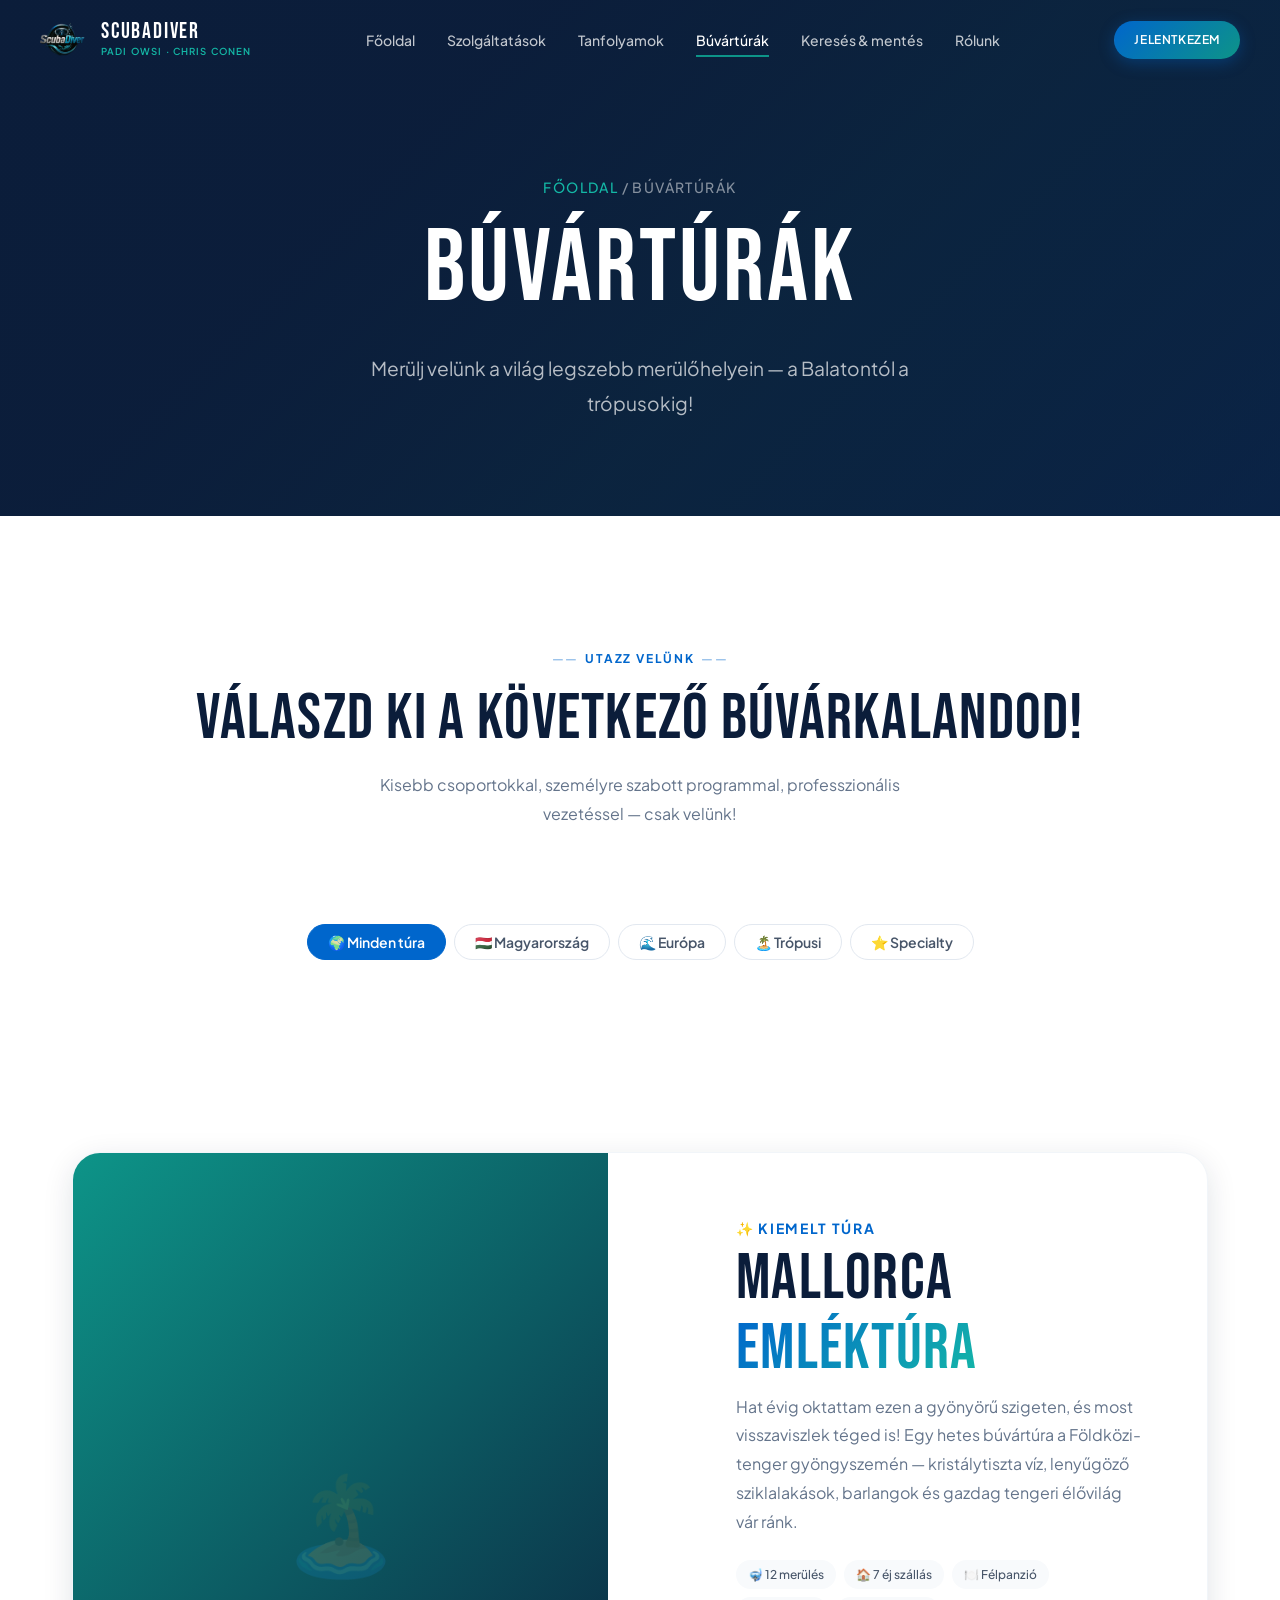
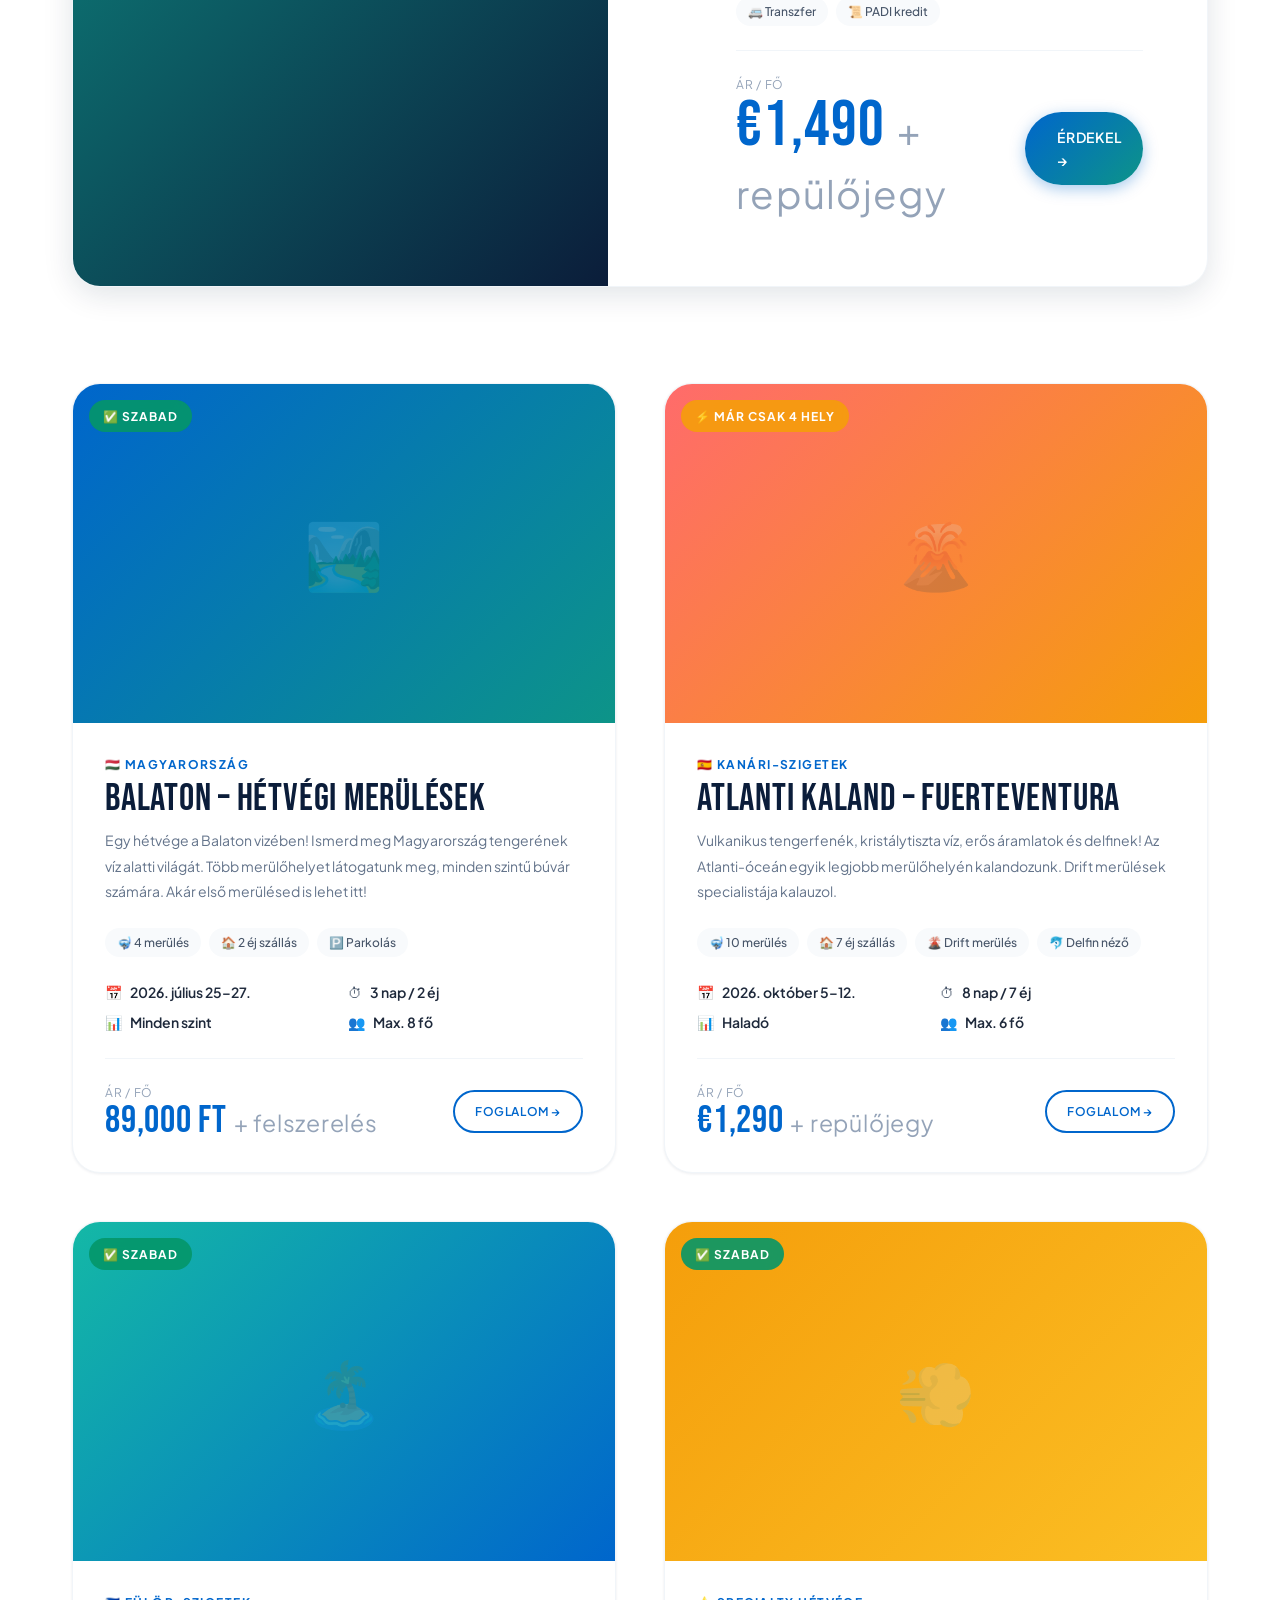
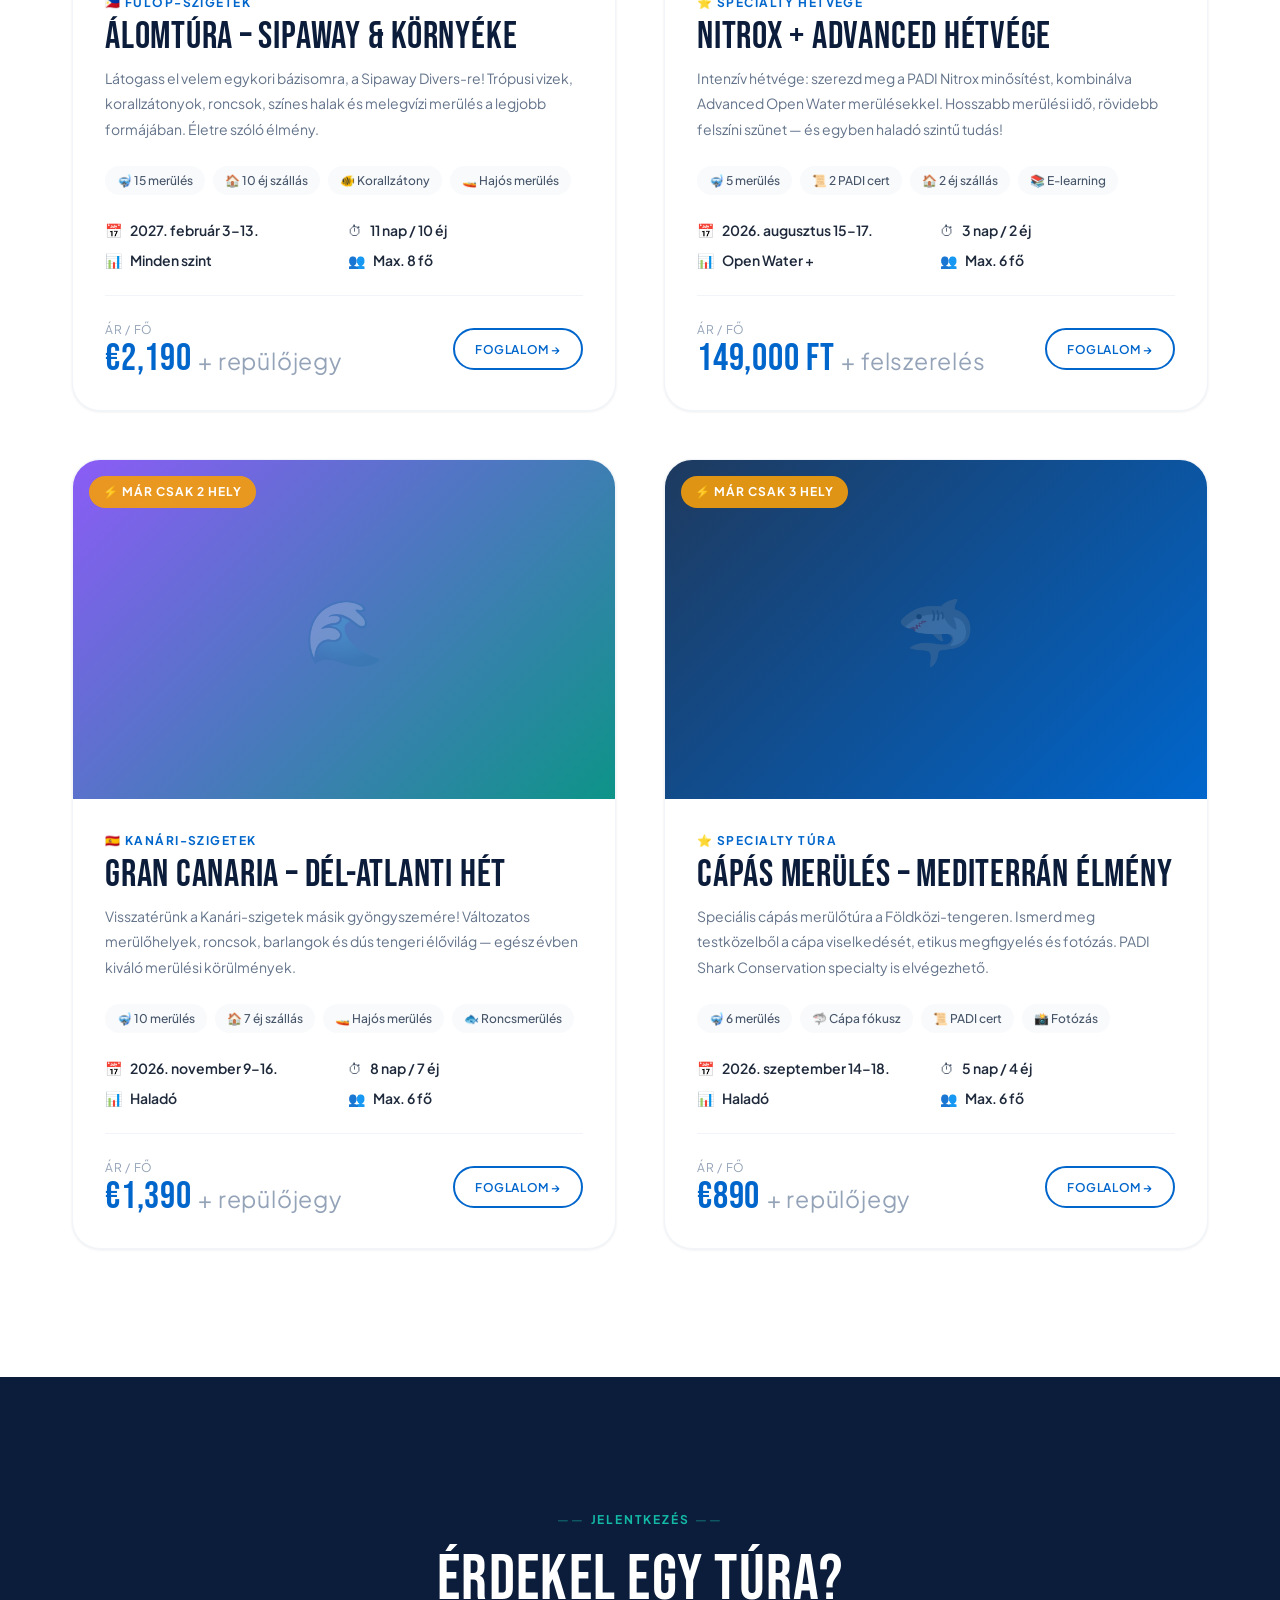
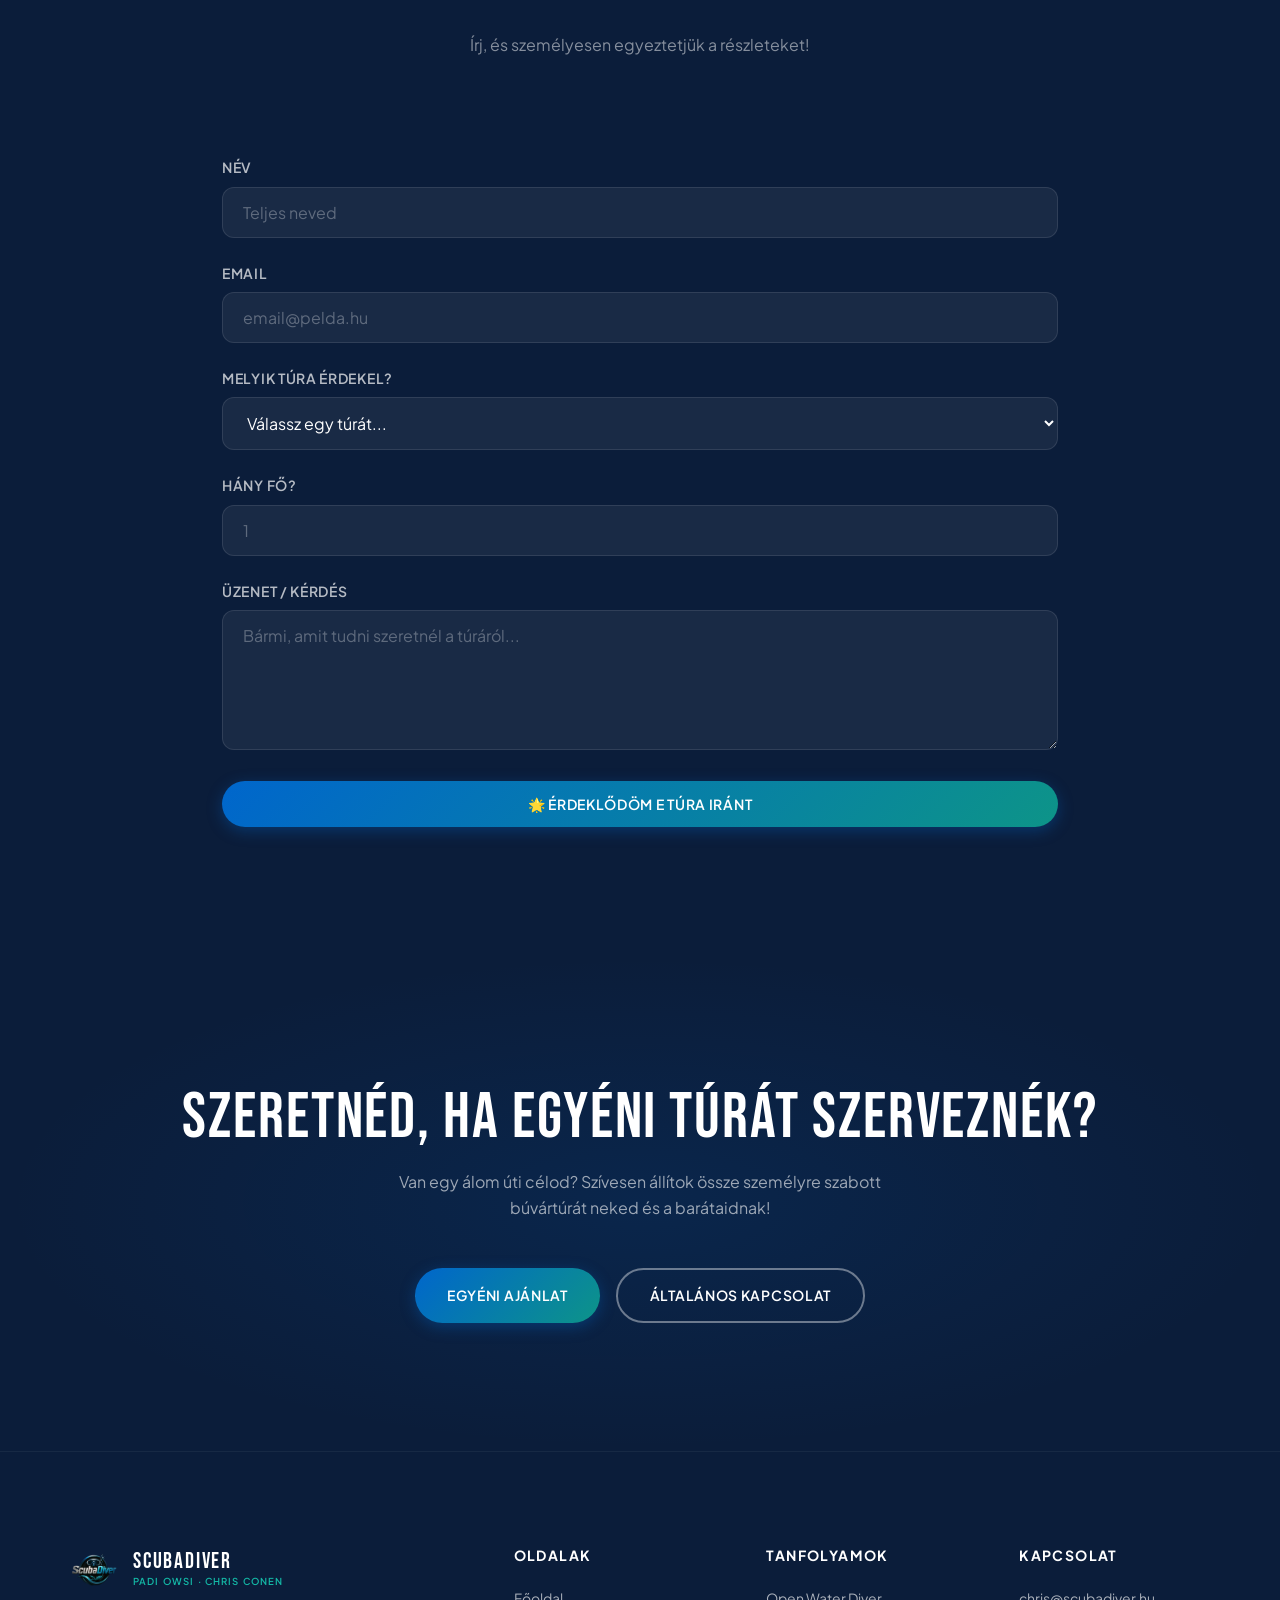
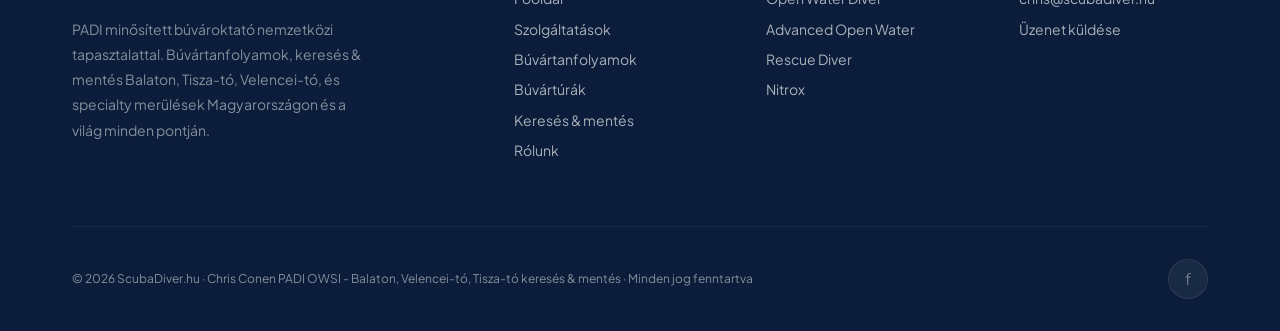
==== buvarturak.html @ 5d2be122 "feat: initial release — scubadeiver.hu PADI OWSI website - 6 HTML pages: Főoldal, Szolgáltatások, Ta" ====
<!DOCTYPE html>
<html lang="hu">
<head>
  <meta charset="UTF-8">
  <meta name="viewport" content="width=device-width, initial-scale=1.0">
  <title>Búvártúrák – ScubaDiver.hu | Merülj velünk itthon és a világban</title>
  <meta name="description" content="Búvártúrák és utak Magyarországon és külföldön. Balaton, Mallorca, Kanári-szigetek, Fülöp-szigetek — részletes programok, árak és időpontok Chris Conen PADI OWSI-vel.">
  <meta name="keywords" content="búvártúra, búvárút, búvárüdülés, merülőút, balaton merülés, mallorca búvár, kanári-szigetek búvárkodás, fülöp-szigetek búvár, csoportos búvártúra">
  <link rel="canonical" href="https://scubadeiver.hu/buvarturak">
  <meta property="og:title" content="Búvártúrák – ScubaDiver.hu">
  <meta property="og:description" content="Fedezd fel a világ legjobb merülőhelyeit velünk! Részletes programok, árak és időpontok.">
  <meta property="og:url" content="https://scubadeiver.hu/buvarturak">
  <meta property="og:type" content="website">
  <meta property="og:locale" content="hu_HU">
  <meta property="og:image" content="https://scubadeiver.hu/images/buvartanfolyam-buvarkodas-balaton-logo.webp">
  <meta name="twitter:card" content="summary_large_image">
  <meta name="twitter:image" content="https://scubadeiver.hu/images/buvartanfolyam-buvarkodas-balaton-logo.webp">
  <link rel="stylesheet" href="css/style.css">
  <link rel="icon" type="image/svg+xml" href="data:image/svg+xml,<svg xmlns='http://www.w3.org/2000/svg' viewBox='0 0 100 100'><text y='.9em' font-size='90'>🤿</text></svg>">

  <!-- JSON-LD Structured Data -->
  <script type="application/ld+json">
  {
    "@context": "https://schema.org",
    "@type": "ItemList",
    "name": "Búvártúrák",
    "description": "Szervezett búvártúrák Magyarországon és külföldön",
    "url": "https://scubadeiver.hu/buvarturak",
    "itemListElement": [
      { "@type": "Trip", "name": "Balaton – hétvégi merülések", "description": "Hétvégi merülések a Balaton legszebb pontjain" },
      { "@type": "Trip", "name": "Mallorca – emléktúra", "description": "6 hét a Földközi-tenger gyöngyszemén" },
      { "@type": "Trip", "name": "Kanári-szigetek búvártúra", "description": "Vulkanikus merülések az Atlanti-óceánban" },
      { "@type": "Trip", "name": "Fülöp-szigeteki álomtúra", "description": "Trópusi búvárparadicsom" },
      { "@type": "Trip", "name": "Nitrox hétvége", "description": "Specialty képzés + merülések" }
    ]
  }
  </script>

  <style>
    /* ─── Tour card additional styles ─── */
    .tour-grid {
      display: grid;
      grid-template-columns: repeat(auto-fit, minmax(360px, 1fr));
      gap: var(--space-2xl);
    }

    .tour-card {
      background: var(--color-surface);
      border-radius: var(--radius-xl);
      overflow: hidden;
      box-shadow: var(--shadow-sm);
      border: 1px solid var(--color-gray-100);
      transition: all var(--duration-normal) var(--ease-out);
      display: flex;
      flex-direction: column;
    }

    .tour-card:hover {
      transform: translateY(-6px);
      box-shadow: var(--shadow-xl);
    }

    .tour-card-image {
      width: 100%;
      aspect-ratio: 16/10;
      position: relative;
      overflow: hidden;
    }

    .tour-card-image-inner {
      width: 100%;
      height: 100%;
      object-fit: cover;
      transition: transform var(--duration-slow) var(--ease-out);
    }

    .tour-card:hover .tour-card-image-inner {
      transform: scale(1.05);
    }

    .tour-card-badge {
      position: absolute;
      top: var(--space-md);
      left: var(--space-md);
      display: inline-flex;
      align-items: center;
      gap: 0.35rem;
      padding: 0.4rem 0.9rem;
      border-radius: var(--radius-full);
      font-size: var(--fs-tiny);
      font-weight: 700;
      text-transform: uppercase;
      letter-spacing: 0.08em;
      backdrop-filter: blur(8px);
    }

    .tour-card-badge.available {
      background: rgba(5, 150, 105, 0.9);
      color: white;
    }

    .tour-card-badge.limited {
      background: rgba(245, 158, 11, 0.9);
      color: white;
    }

    .tour-card-badge.soldout {
      background: rgba(100, 116, 139, 0.9);
      color: white;
    }

    .tour-card-body {
      padding: var(--space-xl);
      flex: 1;
      display: flex;
      flex-direction: column;
    }

    .tour-card-destination {
      font-size: var(--fs-tiny);
      font-weight: 700;
      text-transform: uppercase;
      letter-spacing: 0.12em;
      color: var(--color-ocean);
      margin-bottom: var(--space-xs);
    }

    .tour-card-title {
      font-family: var(--font-display);
      font-size: var(--fs-h2);
      line-height: var(--lh-tight);
      color: var(--color-deep);
      margin-bottom: var(--space-sm);
    }

    .tour-card-desc {
      color: var(--color-gray-500);
      font-size: var(--fs-small);
      line-height: var(--lh-relaxed);
      margin-bottom: var(--space-lg);
      flex: 1;
    }

    .tour-card-meta {
      display: grid;
      grid-template-columns: 1fr 1fr;
      gap: var(--space-sm);
      margin-bottom: var(--space-lg);
    }

    .tour-meta-item {
      display: flex;
      align-items: center;
      gap: 0.5rem;
      font-size: var(--fs-small);
      color: var(--color-gray-600);
    }

    .tour-meta-item strong {
      font-weight: 600;
      color: var(--color-gray-800);
    }

    .tour-card-divider {
      height: 1px;
      background: var(--color-gray-100);
      margin: 0 0 var(--space-lg);
    }

    .tour-card-footer {
      display: flex;
      align-items: center;
      justify-content: space-between;
      gap: var(--space-md);
    }

    .tour-price-group {
      display: flex;
      flex-direction: column;
    }

    .tour-price-label {
      font-size: var(--fs-tiny);
      color: var(--color-gray-400);
      text-transform: uppercase;
      letter-spacing: 0.06em;
    }

    .tour-price {
      font-family: var(--font-display);
      font-size: var(--fs-h2);
      color: var(--color-ocean);
      line-height: 1;
      letter-spacing: 0.02em;
    }

    .tour-price small {
      font-size: 0.6em;
      color: var(--color-gray-400);
      font-family: var(--font-body);
      font-weight: 400;
    }

    .tour-highlights {
      display: flex;
      flex-wrap: wrap;
      gap: var(--space-sm);
      margin-bottom: var(--space-lg);
    }

    .tour-highlight {
      display: inline-flex;
      align-items: center;
      gap: 0.3rem;
      font-size: 0.75rem;
      padding: 0.3rem 0.75rem;
      background: var(--color-mist);
      border-radius: var(--radius-full);
      color: var(--color-gray-600);
      font-weight: 500;
    }

    /* ─── Featured / Hero tour ─── */
    .tour-featured {
      display: grid;
      grid-template-columns: 1fr 1fr;
      gap: var(--space-3xl);
      background: var(--color-surface);
      border-radius: var(--radius-xl);
      overflow: hidden;
      box-shadow: var(--shadow-lg);
      border: 1px solid var(--color-gray-100);
      margin-bottom: var(--space-4xl);
    }

    .tour-featured-image {
      width: 100%;
      height: 100%;
      min-height: 400px;
      object-fit: cover;
    }

    .tour-featured-body {
      padding: var(--space-3xl);
      display: flex;
      flex-direction: column;
      justify-content: center;
    }

    .tour-featured-body .tour-card-destination {
      font-size: var(--fs-small);
    }

    .tour-featured-body .tour-card-title {
      font-size: var(--fs-display-2);
    }

    .tour-featured-body .tour-card-desc {
      font-size: var(--fs-body);
    }

    .tour-featured .tour-price {
      font-size: var(--fs-display-2);
    }

    @media (max-width: 768px) {
      .tour-grid { grid-template-columns: 1fr; }
      .tour-featured { grid-template-columns: 1fr; }
      .tour-featured-image { min-height: 240px; }
      .tour-featured-body { padding: var(--space-xl); }
      .tour-card-meta { grid-template-columns: 1fr; }
    }

    /* ─── Filter bar ─── */
    .filter-bar {
      display: flex;
      gap: var(--space-sm);
      flex-wrap: wrap;
      justify-content: center;
      margin-bottom: var(--space-3xl);
    }

    .filter-btn {
      padding: 0.5rem 1.25rem;
      border-radius: var(--radius-full);
      border: 1px solid var(--color-gray-200);
      background: var(--color-surface);
      font-family: var(--font-body);
      font-size: var(--fs-small);
      font-weight: 600;
      color: var(--color-gray-600);
      cursor: pointer;
      transition: all var(--duration-fast) ease;
    }

    .filter-btn:hover,
    .filter-btn.active {
      background: var(--color-ocean);
      border-color: var(--color-ocean);
      color: white;
    }
  </style>
</head>
<body>

  <!-- ===== NAVBAR ===== -->
  <nav class="navbar" role="navigation" aria-label="Főmenü">
    <div class="navbar-inner">
      <a href="/" class="navbar-logo">
        <div class="navbar-logo-icon">
          <img src="images/buvartanfolyam-buvarkodas-balaton-logo-nav.webp" alt="ScubaDiver.hu logó">
        </div>
        <div class="navbar-logo-text">
          <span class="navbar-logo-title">ScubaDiver</span>
          <span class="navbar-logo-sub">PADI OWSI · Chris Conen</span>
        </div>
      </a>
      <div class="navbar-links">
        <a href="index.html">Főoldal</a>
        <a href="szolgaltatasok.html">Szolgáltatások</a>
        <a href="tanfolyamok.html">Tanfolyamok</a>
        <a href="buvarturak.html" class="active">Búvártúrák</a>
        <a href="kereses-mentes.html">Keresés &amp; mentés</a>
        <a href="rolunk.html">Rólunk</a>
      </div>
      <div class="navbar-cta">
        <a href="#jelentkezes" class="btn btn-primary btn-sm">Jelentkezem</a>
      </div>
      <button class="navbar-toggle" aria-label="Menü nyitás/zárás" aria-expanded="false">
        <span></span><span></span><span></span>
      </button>
    </div>
  </nav>
  <div class="nav-overlay" aria-hidden="true"></div>
  <a href="#jelentkezes" class="navbar-cta-mobile btn btn-primary btn-sm">Jelentkezem</a>

  <!-- ===== PAGE HERO ===== -->
  <section class="page-hero">
    <div style="position:absolute;inset:0;background:linear-gradient(135deg, #0B1D3A 0%, #0E2A4A 30%, #0D9488 60%, #0066CC 100%);opacity:0.2;"></div>
    <div class="page-hero-overlay"></div>
    <div class="container page-hero-content">
      <p class="page-hero-breadcrumb"><a href="index.html">Főoldal</a> / Búvártúrák</p>
      <h1 class="page-hero-title">Búvártúrák</h1>
      <p class="hero-subtitle" style="max-width:600px;margin:var(--space-lg) auto 0;">Merülj velünk a világ legszebb merülőhelyein — a Balatontól a trópusokig!</p>
    </div>
  </section>

  <!-- ===== INTRO + FILTER BAR ===== -->
  <section class="section" style="padding-bottom:0;">
    <div class="container">
      <div class="section-header reveal">
        <span class="section-label">Utazz velünk</span>
        <h2 class="section-title">Válaszd ki a következő búvárkalandod!</h2>
        <p class="section-subtitle">Kisebb csoportokkal, személyre szabott programmal, professzionális vezetéssel — csak velünk!</p>
      </div>

      <div class="filter-bar reveal">
        <button class="filter-btn active" data-filter="all">🌍 Minden túra</button>
        <button class="filter-btn" data-filter="magyar">🇭🇺 Magyarország</button>
        <button class="filter-btn" data-filter="europa">🌊 Európa</button>
        <button class="filter-btn" data-filter="tropusi">🏝️ Trópusi</button>
        <button class="filter-btn" data-filter="specialty">⭐ Specialty</button>
      </div>
    </div>
  </section>

  <!-- ===== FEATURED TOUR ===== -->
  <section class="section">
    <div class="container">
      <div class="tour-featured reveal" data-category="europa">
        <div class="tour-featured-image" style="background: linear-gradient(135deg, #0D9488, #0B1D3A); display:flex; align-items:center; justify-content:center;">
          <span style="font-size:6rem; opacity:0.15;">🏝️</span>
        </div>
        <div class="tour-featured-body">
          <span class="tour-card-destination">✨ Kiemelt túra</span>
          <h3 class="tour-card-title">Mallorca<br><span class="text-gradient">Emléktúra</span></h3>
          <p class="tour-card-desc">Hat évig oktattam ezen a gyönyörű szigeten, és most visszaviszlek téged is! Egy hetes búvártúra a Földközi-tenger gyöngyszemén — kristálytiszta víz, lenyűgöző sziklalakások, barlangok és gazdag tengeri élővilág vár ránk.</p>
          <div class="tour-highlights">
            <span class="tour-highlight">🤿 12 merülés</span>
            <span class="tour-highlight">🏠 7 éj szállás</span>
            <span class="tour-highlight">🍽️ Félpanzió</span>
            <span class="tour-highlight">🚐 Transzfer</span>
            <span class="tour-highlight">📜 PADI kredit</span>
          </div>
          <div class="tour-card-divider"></div>
          <div class="tour-card-footer">
            <div class="tour-price-group">
              <span class="tour-price-label">Ár / fő</span>
              <span class="tour-price">€1,490 <small>+ repülőjegy</small></span>
            </div>
            <a href="#jelentkezes" class="btn btn-primary">Érdekel →</a>
          </div>
        </div>
      </div>

      <!-- ===== TOUR GRID ===== -->
      <div class="tour-grid">

        <!-- TOUR 1: Balaton -->
        <div class="tour-card reveal" data-category="magyar">
          <div class="tour-card-image">
            <div class="tour-card-image-inner" style="background: linear-gradient(135deg, #0066CC, #0D9488); display:flex; align-items:center; justify-content:center;">
              <span style="font-size:4rem; opacity:0.2;">🏞️</span>
            </div>
            <span class="tour-card-badge available">✅ Szabad</span>
          </div>
          <div class="tour-card-body">
            <span class="tour-card-destination">🇭🇺 Magyarország</span>
            <h3 class="tour-card-title">Balaton – hétvégi merülések</h3>
            <p class="tour-card-desc">Egy hétvége a Balaton vizében! Ismerd meg Magyarország tengerének víz alatti világát. Több merülőhelyet látogatunk meg, minden szintű búvár számára. Akár első merülésed is lehet itt!</p>
            <div class="tour-highlights">
              <span class="tour-highlight">🤿 4 merülés</span>
              <span class="tour-highlight">🏠 2 éj szállás</span>
              <span class="tour-highlight">🅿️ Parkolás</span>
            </div>
            <div class="tour-card-meta">
              <span class="tour-meta-item">📅 <strong>2026. július 25–27.</strong></span>
              <span class="tour-meta-item">⏱ <strong>3 nap / 2 éj</strong></span>
              <span class="tour-meta-item">📊 <strong>Minden szint</strong></span>
              <span class="tour-meta-item">👥 <strong>Max. 8 fő</strong></span>
            </div>
            <div class="tour-card-divider"></div>
            <div class="tour-card-footer">
              <div class="tour-price-group">
                <span class="tour-price-label">Ár / fő</span>
                <span class="tour-price">89,000 Ft <small>+ felszerelés</small></span>
              </div>
              <a href="#jelentkezes" class="btn btn-outline btn-sm">Foglalom →</a>
            </div>
          </div>
        </div>

        <!-- TOUR 2: Kanári-szigetek -->
        <div class="tour-card reveal" data-category="europa">
          <div class="tour-card-image">
            <div class="tour-card-image-inner" style="background: linear-gradient(135deg, #FF6B6B, #F59E0B); display:flex; align-items:center; justify-content:center;">
              <span style="font-size:4rem; opacity:0.2;">🌋</span>
            </div>
            <span class="tour-card-badge limited">⚡ Már csak 4 hely</span>
          </div>
          <div class="tour-card-body">
            <span class="tour-card-destination">🇪🇸 Kanári-szigetek</span>
            <h3 class="tour-card-title">Atlanti kaland – Fuerteventura</h3>
            <p class="tour-card-desc">Vulkanikus tengerfenék, kristálytiszta víz, erős áramlatok és delfinek! Az Atlanti-óceán egyik legjobb merülőhelyén kalandozunk. Drift merülések specialistája kalauzol.</p>
            <div class="tour-highlights">
              <span class="tour-highlight">🤿 10 merülés</span>
              <span class="tour-highlight">🏠 7 éj szállás</span>
              <span class="tour-highlight">🌋 Drift merülés</span>
              <span class="tour-highlight">🐬 Delfin néző</span>
            </div>
            <div class="tour-card-meta">
              <span class="tour-meta-item">📅 <strong>2026. október 5–12.</strong></span>
              <span class="tour-meta-item">⏱ <strong>8 nap / 7 éj</strong></span>
              <span class="tour-meta-item">📊 <strong>Haladó</strong></span>
              <span class="tour-meta-item">👥 <strong>Max. 6 fő</strong></span>
            </div>
            <div class="tour-card-divider"></div>
            <div class="tour-card-footer">
              <div class="tour-price-group">
                <span class="tour-price-label">Ár / fő</span>
                <span class="tour-price">€1,290 <small>+ repülőjegy</small></span>
              </div>
              <a href="#jelentkezes" class="btn btn-outline btn-sm">Foglalom →</a>
            </div>
          </div>
        </div>

        <!-- TOUR 3: Fülöp-szigetek -->
        <div class="tour-card reveal" data-category="tropusi">
          <div class="tour-card-image">
            <div class="tour-card-image-inner" style="background: linear-gradient(135deg, #14B8A6, #0066CC); display:flex; align-items:center; justify-content:center;">
              <span style="font-size:4rem; opacity:0.2;">🏝️</span>
            </div>
            <span class="tour-card-badge available">✅ Szabad</span>
          </div>
          <div class="tour-card-body">
            <span class="tour-card-destination">🇵🇭 Fülöp-szigetek</span>
            <h3 class="tour-card-title">Álomtúra – Sipaway &amp; környéke</h3>
            <p class="tour-card-desc">Látogass el velem egykori bázisomra, a Sipaway Divers-re! Trópusi vizek, korallzátonyok, roncsok, színes halak és melegvízi merülés a legjobb formájában. Életre szóló élmény.</p>
            <div class="tour-highlights">
              <span class="tour-highlight">🤿 15 merülés</span>
              <span class="tour-highlight">🏠 10 éj szállás</span>
              <span class="tour-highlight">🐠 Korallzátony</span>
              <span class="tour-highlight">🚤 Hajós merülés</span>
            </div>
            <div class="tour-card-meta">
              <span class="tour-meta-item">📅 <strong>2027. február 3–13.</strong></span>
              <span class="tour-meta-item">⏱ <strong>11 nap / 10 éj</strong></span>
              <span class="tour-meta-item">📊 <strong>Minden szint</strong></span>
              <span class="tour-meta-item">👥 <strong>Max. 8 fő</strong></span>
            </div>
            <div class="tour-card-divider"></div>
            <div class="tour-card-footer">
              <div class="tour-price-group">
                <span class="tour-price-label">Ár / fő</span>
                <span class="tour-price">€2,190 <small>+ repülőjegy</small></span>
              </div>
              <a href="#jelentkezes" class="btn btn-outline btn-sm">Foglalom →</a>
            </div>
          </div>
        </div>

        <!-- TOUR 4: Nitrox weekend -->
        <div class="tour-card reveal" data-category="specialty magyar">
          <div class="tour-card-image">
            <div class="tour-card-image-inner" style="background: linear-gradient(135deg, #F59E0B, #FBBF24); display:flex; align-items:center; justify-content:center;">
              <span style="font-size:4rem; opacity:0.2;">💨</span>
            </div>
            <span class="tour-card-badge available">✅ Szabad</span>
          </div>
          <div class="tour-card-body">
            <span class="tour-card-destination">⭐ Specialty hétvége</span>
            <h3 class="tour-card-title">Nitrox + Advanced hétvége</h3>
            <p class="tour-card-desc">Intenzív hétvége: szerezd meg a PADI Nitrox minősítést, kombinálva Advanced Open Water merülésekkel. Hosszabb merülési idő, rövidebb felszíni szünet — és egyben haladó szintű tudás!</p>
            <div class="tour-highlights">
              <span class="tour-highlight">🤿 5 merülés</span>
              <span class="tour-highlight">📜 2 PADI cert</span>
              <span class="tour-highlight">🏠 2 éj szállás</span>
              <span class="tour-highlight">📚 E-learning</span>
            </div>
            <div class="tour-card-meta">
              <span class="tour-meta-item">📅 <strong>2026. augusztus 15–17.</strong></span>
              <span class="tour-meta-item">⏱ <strong>3 nap / 2 éj</strong></span>
              <span class="tour-meta-item">📊 <strong>Open Water +</strong></span>
              <span class="tour-meta-item">👥 <strong>Max. 6 fő</strong></span>
            </div>
            <div class="tour-card-divider"></div>
            <div class="tour-card-footer">
              <div class="tour-price-group">
                <span class="tour-price-label">Ár / fő</span>
                <span class="tour-price">149,000 Ft <small>+ felszerelés</small></span>
              </div>
              <a href="#jelentkezes" class="btn btn-outline btn-sm">Foglalom →</a>
            </div>
          </div>
        </div>

        <!-- TOUR 5: Gran Canaria -->
        <div class="tour-card reveal" data-category="europa">
          <div class="tour-card-image">
            <div class="tour-card-image-inner" style="background: linear-gradient(135deg, #8B5CF6, #0D9488); display:flex; align-items:center; justify-content:center;">
              <span style="font-size:4rem; opacity:0.2;">🌊</span>
            </div>
            <span class="tour-card-badge limited">⚡ Már csak 2 hely</span>
          </div>
          <div class="tour-card-body">
            <span class="tour-card-destination">🇪🇸 Kanári-szigetek</span>
            <h3 class="tour-card-title">Gran Canaria – Dél-Atlanti hét</h3>
            <p class="tour-card-desc">Visszatérünk a Kanári-szigetek másik gyöngyszemére! Változatos merülőhelyek, roncsok, barlangok és dús tengeri élővilág — egész évben kiváló merülési körülmények.</p>
            <div class="tour-highlights">
              <span class="tour-highlight">🤿 10 merülés</span>
              <span class="tour-highlight">🏠 7 éj szállás</span>
              <span class="tour-highlight">🚤 Hajós merülés</span>
              <span class="tour-highlight">🐟 Roncsmerülés</span>
            </div>
            <div class="tour-card-meta">
              <span class="tour-meta-item">📅 <strong>2026. november 9–16.</strong></span>
              <span class="tour-meta-item">⏱ <strong>8 nap / 7 éj</strong></span>
              <span class="tour-meta-item">📊 <strong>Haladó</strong></span>
              <span class="tour-meta-item">👥 <strong>Max. 6 fő</strong></span>
            </div>
            <div class="tour-card-divider"></div>
            <div class="tour-card-footer">
              <div class="tour-price-group">
                <span class="tour-price-label">Ár / fő</span>
                <span class="tour-price">€1,390 <small>+ repülőjegy</small></span>
              </div>
              <a href="#jelentkezes" class="btn btn-outline btn-sm">Foglalom →</a>
            </div>
          </div>
        </div>

        <!-- TOUR 6: Cápás merülés -->
        <div class="tour-card reveal" data-category="specialty tropusi">
          <div class="tour-card-image">
            <div class="tour-card-image-inner" style="background: linear-gradient(135deg, #1E3A5F, #0066CC); display:flex; align-items:center; justify-content:center;">
              <span style="font-size:4rem; opacity:0.2;">🦈</span>
            </div>
            <span class="tour-card-badge limited">⚡ Már csak 3 hely</span>
          </div>
          <div class="tour-card-body">
            <span class="tour-card-destination">⭐ Specialty túra</span>
            <h3 class="tour-card-title">Cápás merülés – Mediterrán élmény</h3>
            <p class="tour-card-desc">Speciális cápás merülőtúra a Földközi-tengeren. Ismerd meg testközelből a cápa viselkedését, etikus megfigyelés és fotózás. PADI Shark Conservation specialty is elvégezhető.</p>
            <div class="tour-highlights">
              <span class="tour-highlight">🤿 6 merülés</span>
              <span class="tour-highlight">🦈 Cápa fókusz</span>
              <span class="tour-highlight">📜 PADI cert</span>
              <span class="tour-highlight">📸 Fotózás</span>
            </div>
            <div class="tour-card-meta">
              <span class="tour-meta-item">📅 <strong>2026. szeptember 14–18.</strong></span>
              <span class="tour-meta-item">⏱ <strong>5 nap / 4 éj</strong></span>
              <span class="tour-meta-item">📊 <strong>Haladó</strong></span>
              <span class="tour-meta-item">👥 <strong>Max. 6 fő</strong></span>
            </div>
            <div class="tour-card-divider"></div>
            <div class="tour-card-footer">
              <div class="tour-price-group">
                <span class="tour-price-label">Ár / fő</span>
                <span class="tour-price">€890 <small>+ repülőjegy</small></span>
              </div>
              <a href="#jelentkezes" class="btn btn-outline btn-sm">Foglalom →</a>
            </div>
          </div>
        </div>

      </div>
    </div>
  </section>

  <!-- ===== BOOKING SECTION ===== -->
  <section class="section section-dark" id="jelentkezes">
    <div class="container">
      <div class="section-header reveal">
        <span class="section-label" style="color:var(--color-teal-light);">Jelentkezés</span>
        <h2 class="section-title" style="color:white;">Érdekel egy túra?</h2>
        <p class="section-subtitle" style="color:rgba(255,255,255,0.5);">Írj, és személyesen egyeztetjük a részleteket!</p>
      </div>

      <div class="container-narrow">
        <form class="reveal" action="https://formspree.io/f/yourFormID" method="POST" target="_blank">
          <div class="form-group">
            <label for="tour-name">Név</label>
            <input type="text" id="tour-name" name="name" class="form-input" placeholder="Teljes neved" required>
          </div>
          <div class="form-group">
            <label for="tour-email">Email</label>
            <input type="email" id="tour-email" name="email" class="form-input" placeholder="email@pelda.hu" required>
          </div>
          <div class="form-group">
            <label for="tour-select">Melyik túra érdekel?</label>
            <select id="tour-select" name="tour" class="form-input" required>
              <option value="" disabled selected>Válassz egy túrát...</option>
              <option value="balaton">Balaton – hétvégi merülések</option>
              <option value="mallorca">Mallorca – Emléktúra</option>
              <option value="fuerteventura">Fuerteventura – Atlanti kaland</option>
              <option value="gran-canaria">Gran Canaria – Dél-Atlanti hét</option>
              <option value="fulop">Fülöp-szigetek – Álomtúra</option>
              <option value="nitrox">Nitrox + Advanced hétvége</option>
              <option value="capa">Cápás merülés – Mediterrán</option>
            </select>
          </div>
          <div class="form-group">
            <label for="tour-people">Hány fő?</label>
            <input type="number" id="tour-people" name="people" class="form-input" min="1" max="8" placeholder="1" required>
          </div>
          <div class="form-group">
            <label for="tour-message">Üzenet / kérdés</label>
            <textarea id="tour-message" name="message" class="form-textarea" placeholder="Bármi, amit tudni szeretnél a túráról..."></textarea>
          </div>
          <button type="submit" class="btn btn-primary" style="width:100%; justify-content:center;">🌟 Érdeklődöm e túra iránt</button>
        </form>
      </div>
    </div>
  </section>

  <!-- ===== CTA ===== -->
  <section class="cta-section">
    <div class="container reveal">
      <h2 class="display-2">Szeretnéd, ha egyéni túrát szerveznék?</h2>
      <p>Van egy álom úti célod? Szívesen állítok össze személyre szabott búvártúrát neked és a barátaidnak!</p>
      <div class="cta-actions">
        <a href="#jelentkezes" class="btn btn-primary">Egyéni ajánlat</a>
        <a href="index.html#kapcsolat" class="btn btn-secondary">Általános kapcsolat</a>
      </div>
    </div>
  </section>

  <!-- ===== FOOTER ===== -->
  <footer class="footer">
    <div class="container">
      <div class="footer-grid">
        <div class="footer-brand">
          <a href="/" class="navbar-logo" style="position:static;">
            <div class="navbar-logo-icon">
              <img src="images/buvartanfolyam-buvarkodas-balaton-logo-nav.webp" alt="ScubaDiver.hu logó">
            </div>
            <div class="navbar-logo-text">
              <span class="navbar-logo-title">ScubaDiver</span>
              <span class="navbar-logo-sub">PADI OWSI · Chris Conen</span>
            </div>
          </a>
          <p>PADI minősített búvároktató nemzetközi tapasztalattal. Búvártanfolyamok, keresés & mentés Balaton, Tisza-tó, Velencei-tó, és specialty merülések Magyarországon és a világ minden pontján.</p>
        </div>
        <div>
          <h4>Oldalak</h4>
          <div class="footer-links">
            <a href="index.html">Főoldal</a>
            <a href="szolgaltatasok.html">Szolgáltatások</a>
            <a href="tanfolyamok.html">Búvártanfolyamok</a>
            <a href="buvarturak.html">Búvártúrák</a>
            <a href="kereses-mentes.html">Keresés &amp; mentés</a>
            <a href="rolunk.html">Rólunk</a>
          </div>
        </div>
        <div>
          <h4>Tanfolyamok</h4>
          <div class="footer-links">
            <a href="tanfolyamok.html#open-water">Open Water Diver</a>
            <a href="tanfolyamok.html#advanced">Advanced Open Water</a>
            <a href="tanfolyamok.html#rescue">Rescue Diver</a>
            <a href="tanfolyamok.html#nitrox">Nitrox</a>
          </div>
        </div>
        <div>
          <h4>Kapcsolat</h4>
          <div class="footer-links">
            <a href="mailto:chris@scubadiver.hu">chris@scubadiver.hu</a>
            <a href="index.html#kapcsolat">Üzenet küldése</a>
          </div>
        </div>
      </div>
      <div class="footer-bottom">
        <p>&copy; 2026 ScubaDiver.hu · Chris Conen PADI OWSI - Balaton, Velencei-tó, Tisza-tó keresés & mentés · Minden jog fenntartva</p>
        <div class="footer-social">
          <a href="https://www.facebook.com/buvartanfolyam.buvarkodas.balaton.kereso.buvar" aria-label="Facebook" title="Facebook">f</a>
        </div>
      </div>
    </div>
  </footer>

  <script src="js/main.js"></script>
  <script>
    /* ─── Tour filter ─── */
    document.addEventListener('DOMContentLoaded', () => {
      const filterBtns = document.querySelectorAll('.filter-btn');
      const tourCards = document.querySelectorAll('.tour-card');
      const featured = document.querySelector('.tour-featured');

      filterBtns.forEach(btn => {
        btn.addEventListener('click', () => {
          filterBtns.forEach(b => b.classList.remove('active'));
          btn.classList.add('active');

          const filter = btn.dataset.filter;

          // Filter tour cards
          tourCards.forEach(card => {
            const cats = card.dataset.category;
            if (filter === 'all' || cats.includes(filter)) {
              card.style.display = '';
              card.style.opacity = '';
            } else {
              card.style.opacity = '0';
              setTimeout(() => card.style.display = 'none', 300);
            }
          });

          // Filter featured
          if (featured) {
            const fc = featured.dataset.category;
            if (filter === 'all' || fc.includes(filter)) {
              featured.style.display = '';
              featured.style.opacity = '';
            } else {
              featured.style.opacity = '0';
              setTimeout(() => featured.style.display = 'none', 300);
            }
          }
        });
      });
    });
  </script>
</body>
</html>
---- css/style.css ----
/* ============================================================
   SCUBADEIVER.HU — Design System
   PADI OWSI Chris Conen | Hungarian Diving Instructor
   ============================================================ */

/* ─── Fonts ─── */
@import url('https://fonts.googleapis.com/css2?family=Bebas+Neue&family=Plus+Jakarta+Sans:ital,wght@0,300;0,400;0,500;0,600;0,700;0,800;1,400&display=swap');

/* ─── CSS Reset ─── */
*, *::before, *::after { box-sizing: border-box; margin: 0; padding: 0; }

/* ─── Design Tokens ─── */
:root {
  /* Colors */
  --color-deep: #0B1D3A;
  --color-deep-light: #132B52;
  --color-navy: #0E2A4A;
  --color-ocean: #0066CC;
  --color-ocean-light: #3388DD;
  --color-teal: #0D9488;
  --color-teal-light: #14B8A6;
  --color-coral: #FF6B6B;
  --color-coral-light: #FF8E8E;
  --color-gold: #F59E0B;
  --color-gold-light: #FBBF24;
  --color-surface: #FFFFFF;
  --color-sky: #F0F7FF;
  --color-sky-deep: #E0EEF9;
  --color-mist: #F8FAFC;
  --color-gray-100: #F1F5F9;
  --color-gray-200: #E2E8F0;
  --color-gray-300: #CBD5E1;
  --color-gray-400: #94A3B8;
  --color-gray-500: #64748B;
  --color-gray-600: #475569;
  --color-gray-700: #334155;
  --color-gray-800: #1E293B;
  --color-gray-900: #0F172A;

  /* Typography */
  --font-display: 'Bebas Neue', sans-serif;
  --font-body: 'Plus Jakarta Sans', sans-serif;
  --fs-display-1: clamp(3.5rem, 8vw, 7rem);
  --fs-display-2: clamp(2.5rem, 5vw, 4rem);
  --fs-h1: clamp(2rem, 4vw, 3.5rem);
  --fs-h2: clamp(1.5rem, 3vw, 2.5rem);
  --fs-h3: clamp(1.25rem, 2vw, 1.75rem);
  --fs-body: clamp(1rem, 1.2vw, 1.125rem);
  --fs-small: 0.875rem;
  --fs-tiny: 0.75rem;
  --lh-tight: 1.1;
  --lh-normal: 1.6;
  --lh-relaxed: 1.8;

  /* Spacing */
  --space-xs: 0.25rem;
  --space-sm: 0.5rem;
  --space-md: 1rem;
  --space-lg: 1.5rem;
  --space-xl: 2rem;
  --space-2xl: 3rem;
  --space-3xl: 4rem;
  --space-4xl: 6rem;
  --space-5xl: 8rem;

  /* Layout */
  --max-width: 1200px;
  --max-width-narrow: 900px;
  --header-height: 80px;

  /* Effects */
  --shadow-sm: 0 1px 3px rgba(11,29,58,0.08);
  --shadow-md: 0 4px 12px rgba(11,29,58,0.1);
  --shadow-lg: 0 8px 30px rgba(11,29,58,0.12);
  --shadow-xl: 0 20px 60px rgba(11,29,58,0.15);
  --shadow-glow-blue: 0 0 30px rgba(0,102,204,0.3);
  --shadow-glow-teal: 0 0 30px rgba(13,148,136,0.3);
  --radius-sm: 6px;
  --radius-md: 12px;
  --radius-lg: 20px;
  --radius-xl: 28px;
  --radius-full: 9999px;

  /* Transitions */
  --ease-out: cubic-bezier(0.16, 1, 0.3, 1);
  --ease-in-out: cubic-bezier(0.65, 0, 0.35, 1);
  --duration-fast: 200ms;
  --duration-normal: 350ms;
  --duration-slow: 600ms;
}

/* ─── Global Styles ─── */
html {
  scroll-behavior: smooth;
  -webkit-font-smoothing: antialiased;
  -moz-osx-font-smoothing: grayscale;
}

body {
  font-family: var(--font-body);
  font-size: var(--fs-body);
  line-height: var(--lh-normal);
  color: var(--color-gray-800);
  background: var(--color-surface);
  overflow-x: hidden;
}

img { max-width: 100%; height: auto; display: block; }
a { color: inherit; text-decoration: none; transition: color var(--duration-fast) ease; }
ul { list-style: none; }

/* ─── Typography ─── */
h1, h2, h3, h4, h5, h6 {
  font-family: var(--font-display);
  font-weight: 400;
  line-height: var(--lh-tight);
  color: var(--color-deep);
  letter-spacing: 0.02em;
}

h1 { font-size: var(--fs-h1); }
h2 { font-size: var(--fs-h2); }
h3 { font-size: var(--fs-h3); }

.display-1 { font-family: var(--font-display); font-size: var(--fs-display-1); letter-spacing: 0.03em; line-height: var(--lh-tight); }
.display-2 { font-family: var(--font-display); font-size: var(--fs-display-2); letter-spacing: 0.03em; line-height: var(--lh-tight); }

.text-gradient {
  background: linear-gradient(135deg, var(--color-ocean), var(--color-teal-light));
  -webkit-background-clip: text;
  -webkit-text-fill-color: transparent;
  background-clip: text;
}

.text-gradient-coral {
  background: linear-gradient(135deg, var(--color-coral), var(--color-gold));
  -webkit-background-clip: text;
  -webkit-text-fill-color: transparent;
  background-clip: text;
}

.text-gradient-full {
  background: linear-gradient(135deg, var(--color-ocean) 0%, var(--color-teal) 50%, var(--color-coral) 100%);
  -webkit-background-clip: text;
  -webkit-text-fill-color: transparent;
  background-clip: text;
}

/* ─── Container ─── */
.container {
  width: 100%;
  max-width: var(--max-width);
  margin: 0 auto;
  padding: 0 var(--space-xl);
}

.container-narrow {
  max-width: var(--max-width-narrow);
  margin: 0 auto;
  padding: 0 var(--space-xl);
}

/* ─── Buttons ─── */
.btn {
  display: inline-flex;
  align-items: center;
  gap: var(--space-sm);
  font-family: var(--font-body);
  font-weight: 600;
  font-size: var(--fs-small);
  padding: 0.875rem 2rem;
  border: none;
  border-radius: var(--radius-full);
  cursor: pointer;
  transition: all var(--duration-normal) var(--ease-out);
  text-transform: uppercase;
  letter-spacing: 0.05em;
  position: relative;
  overflow: hidden;
}

.btn::after {
  content: '';
  position: absolute;
  inset: 0;
  background: rgba(255,255,255,0.15);
  transform: translateX(-100%);
  transition: transform var(--duration-normal) var(--ease-out);
}

.btn:hover::after { transform: translateX(0); }

.btn-primary {
  background: linear-gradient(135deg, var(--color-ocean), var(--color-teal));
  color: white;
  box-shadow: 0 4px 15px rgba(0,102,204,0.35);
}

.btn-primary:hover {
  transform: translateY(-2px);
  box-shadow: 0 8px 25px rgba(0,102,204,0.45);
}

.btn-secondary {
  background: transparent;
  color: var(--color-surface);
  border: 2px solid rgba(255,255,255,0.4);
}

.btn-secondary:hover {
  border-color: white;
  background: rgba(255,255,255,0.1);
  transform: translateY(-2px);
}

.btn-coral {
  background: linear-gradient(135deg, var(--color-coral), #EE5A5A);
  color: white;
  box-shadow: 0 4px 15px rgba(255,107,107,0.35);
}

.btn-coral:hover {
  transform: translateY(-2px);
  box-shadow: 0 8px 25px rgba(255,107,107,0.45);
}

.btn-gold {
  background: linear-gradient(135deg, var(--color-gold), var(--color-gold-light));
  color: var(--color-deep);
  box-shadow: 0 4px 15px rgba(245,158,11,0.35);
}

.btn-gold:hover {
  transform: translateY(-2px);
  box-shadow: 0 8px 25px rgba(245,158,11,0.45);
}

.btn-outline {
  background: transparent;
  color: var(--color-ocean);
  border: 2px solid var(--color-ocean);
}

.btn-outline:hover {
  background: var(--color-ocean);
  color: white;
  transform: translateY(-2px);
}

.btn-sm {
  padding: 0.6rem 1.25rem;
  font-size: 0.75rem;
}

/* ─── Section ─── */
.section {
  padding: var(--space-5xl) 0;
}

.section-header {
  text-align: center;
  margin-bottom: var(--space-4xl);
}

.section-label {
  display: inline-block;
  font-family: var(--font-body);
  font-weight: 700;
  font-size: var(--fs-tiny);
  text-transform: uppercase;
  letter-spacing: 0.15em;
  color: var(--color-ocean);
  margin-bottom: var(--space-md);
  position: relative;
}

.section-label::before,
.section-label::after {
  content: '——';
  margin: 0 0.5em;
  opacity: 0.4;
}

.section-title {
  font-family: var(--font-display);
  font-size: var(--fs-display-2);
  margin-bottom: var(--space-md);
}

.section-subtitle {
  font-size: var(--fs-body);
  color: var(--color-gray-500);
  max-width: 600px;
  margin: 0 auto;
  line-height: var(--lh-relaxed);
}

/* ─── Navbar ─── */
.navbar {
  position: fixed;
  top: 0;
  left: 0;
  right: 0;
  z-index: 1000;
  height: var(--header-height);
  display: flex;
  align-items: center;
  transition: all var(--duration-normal) var(--ease-out);
  padding: 0 var(--space-xl);
}

.navbar.scrolled {
  background: rgba(11, 29, 58, 0.95);
  backdrop-filter: blur(20px);
  -webkit-backdrop-filter: blur(20px);
  box-shadow: 0 1px 0 rgba(255,255,255,0.05);
}

.navbar-inner {
  display: flex;
  align-items: center;
  justify-content: space-between;
  width: 100%;
  max-width: var(--max-width);
  margin: 0 auto;
}

.navbar-logo {
  display: flex;
  align-items: center;
  gap: var(--space-md);
  color: white;
  z-index: 1001;
}

.navbar-logo-icon {
  width: 45px;
  height: 45px;
  border-radius: var(--radius-sm);
  overflow: hidden;
  flex-shrink: 0;
}

.navbar-logo-icon img {
  width: 100%;
  height: 100%;
  object-fit: contain;
}

.navbar-logo-text {
  display: flex;
  flex-direction: column;
}

.navbar-logo-title {
  font-family: var(--font-display);
  font-size: 1.4rem;
  letter-spacing: 0.08em;
  line-height: 1;
  color: white;
}

.navbar-logo-sub {
  font-size: 0.6rem;
  letter-spacing: 0.12em;
  text-transform: uppercase;
  color: var(--color-teal-light);
  font-weight: 600;
}

.navbar-links {
  display: flex;
  align-items: center;
  gap: var(--space-xl);
}

.navbar-links a {
  color: rgba(255,255,255,0.75);
  font-size: var(--fs-small);
  font-weight: 500;
  position: relative;
  padding: 0.25rem 0;
  transition: color var(--duration-fast) ease;
}

.navbar-links a::after {
  content: '';
  position: absolute;
  bottom: -2px;
  left: 0;
  width: 0;
  height: 2px;
  background: var(--color-teal);
  transition: width var(--duration-normal) var(--ease-out);
}

.navbar-links a:hover,
.navbar-links a.active {
  color: white;
}

.navbar-links a:hover::after,
.navbar-links a.active::after {
  width: 100%;
}

.navbar-links a.active {
  color: white;
}

.navbar-cta {
  display: flex;
  align-items: center;
  gap: var(--space-lg);
}

/* Hamburger */
.navbar-toggle {
  display: none;
  flex-direction: column;
  gap: 5px;
  cursor: pointer;
  z-index: 1001;
  background: none;
  border: none;
  padding: 5px;
}

.navbar-toggle span {
  display: block;
  width: 28px;
  height: 2.5px;
  background: white;
  border-radius: 2px;
  transition: all var(--duration-normal) var(--ease-out);
  transform-origin: center;
}

.navbar-toggle.active span:nth-child(1) {
  transform: rotate(45deg) translate(5px, 5px);
}

.navbar-toggle.active span:nth-child(2) {
  opacity: 0;
  transform: translateX(-10px);
}

.navbar-toggle.active span:nth-child(3) {
  transform: rotate(-45deg) translate(5px, -5px);
}

/* ─── Hero ─── */
.hero {
  position: relative;
  min-height: 100vh;
  min-height: 100dvh;
  display: flex;
  align-items: center;
  justify-content: center;
  overflow: hidden;
  background: var(--color-deep);
}

.hero-bg {
  position: absolute;
  inset: 0;
  z-index: 0;
}

.hero-bg-image {
  width: 100%;
  height: 100%;
  object-fit: cover;
  opacity: 0.4;
}

.hero-overlay {
  position: absolute;
  inset: 0;
  background: linear-gradient(
    135deg,
    rgba(11,29,58,0.85) 0%,
    rgba(11,29,58,0.6) 40%,
    rgba(13,148,136,0.25) 100%
  );
  z-index: 1;
}

.hero-particles {
  position: absolute;
  inset: 0;
  z-index: 1;
  overflow: hidden;
  pointer-events: none;
}

.hero-particle {
  position: absolute;
  width: 4px;
  height: 4px;
  background: rgba(255,255,255,0.15);
  border-radius: 50%;
  animation: float-particle 15s infinite linear;
}

.hero-particle:nth-child(1) { left: 10%; top: 20%; animation-delay: 0s; width: 3px; height: 3px; }
.hero-particle:nth-child(2) { left: 25%; top: 60%; animation-delay: 2s; width: 5px; height: 5px; }
.hero-particle:nth-child(3) { left: 45%; top: 30%; animation-delay: 4s; width: 2px; height: 2px; }
.hero-particle:nth-child(4) { left: 65%; top: 70%; animation-delay: 6s; width: 4px; height: 4px; }
.hero-particle:nth-child(5) { left: 80%; top: 40%; animation-delay: 8s; width: 3px; height: 3px; }
.hero-particle:nth-child(6) { left: 35%; top: 85%; animation-delay: 3s; width: 6px; height: 6px; }
.hero-particle:nth-child(7) { left: 90%; top: 15%; animation-delay: 5s; width: 2px; height: 2px; }
.hero-particle:nth-child(8) { left: 55%; top: 50%; animation-delay: 7s; width: 4px; height: 4px; }

@keyframes float-particle {
  0% { transform: translateY(0) translateX(0) scale(1); opacity: 0.15; }
  25% { transform: translateY(-30px) translateX(10px) scale(1.2); opacity: 0.3; }
  50% { transform: translateY(-60px) translateX(-5px) scale(0.8); opacity: 0.15; }
  75% { transform: translateY(-90px) translateX(15px) scale(1.1); opacity: 0.25; }
  100% { transform: translateY(-120px) translateX(0) scale(1); opacity: 0.15; }
}

.hero-content {
  position: relative;
  z-index: 2;
  text-align: center;
  padding: 0 var(--space-xl);
  max-width: 850px;
}

.hero-badge {
  display: inline-flex;
  align-items: center;
  gap: var(--space-sm);
  background: rgba(255,255,255,0.08);
  backdrop-filter: blur(10px);
  border: 1px solid rgba(255,255,255,0.12);
  padding: 0.5rem 1.25rem;
  border-radius: var(--radius-full);
  font-size: var(--fs-tiny);
  font-weight: 600;
  color: var(--color-teal-light);
  text-transform: uppercase;
  letter-spacing: 0.12em;
  margin-bottom: var(--space-xl);
  animation: fade-in-up 0.6s var(--ease-out) forwards;
}

.hero-title {
  color: white;
  margin-bottom: var(--space-lg);
  animation: fade-in-up 0.6s var(--ease-out) 0.15s both;
}

.hero-subtitle {
  font-size: clamp(1rem, 1.5vw, 1.25rem);
  color: rgba(255,255,255,0.7);
  line-height: var(--lh-relaxed);
  max-width: 650px;
  margin: 0 auto var(--space-2xl);
  animation: fade-in-up 0.6s var(--ease-out) 0.3s both;
}

.hero-actions {
  display: flex;
  gap: var(--space-md);
  justify-content: center;
  flex-wrap: wrap;
  animation: fade-in-up 0.6s var(--ease-out) 0.45s both;
}

.hero-wave {
  position: absolute;
  bottom: -2px;
  left: 0;
  right: 0;
  z-index: 3;
  line-height: 0;
}

.hero-wave svg {
  width: 100%;
  height: auto;
}

/* ─── Animations ─── */
@keyframes fade-in-up {
  from { opacity: 0; transform: translateY(30px); }
  to { opacity: 1; transform: translateY(0); }
}

@keyframes fade-in {
  from { opacity: 0; }
  to { opacity: 1; }
}

@keyframes scale-in {
  from { opacity: 0; transform: scale(0.9); }
  to { opacity: 1; transform: scale(1); }
}

.reveal {
  opacity: 0;
  transform: translateY(40px);
  transition: all var(--duration-slow) var(--ease-out);
}

.reveal.visible {
  opacity: 1;
  transform: translateY(0);
}

/* ─── Cards ─── */
.card {
  background: var(--color-surface);
  border-radius: var(--radius-lg);
  overflow: hidden;
  transition: all var(--duration-normal) var(--ease-out);
  box-shadow: var(--shadow-sm);
}

.card:hover {
  transform: translateY(-4px);
  box-shadow: var(--shadow-lg);
}

.card-image {
  width: 100%;
  aspect-ratio: 16/10;
  object-fit: cover;
}

.card-body {
  padding: var(--space-xl);
}

.card-title {
  font-family: var(--font-display);
  font-size: var(--fs-h3);
  margin-bottom: var(--space-sm);
  color: var(--color-deep);
}

.card-text {
  color: var(--color-gray-500);
  font-size: var(--fs-small);
  line-height: var(--lh-relaxed);
}

/* ─── Stats ─── */
.stats-grid {
  display: grid;
  grid-template-columns: repeat(auto-fit, minmax(200px, 1fr));
  gap: var(--space-xl);
}

.stat-card {
  text-align: center;
  padding: var(--space-2xl) var(--space-xl);
  background: var(--color-surface);
  border-radius: var(--radius-lg);
  box-shadow: var(--shadow-sm);
  transition: all var(--duration-normal) var(--ease-out);
}

.stat-card:hover {
  transform: translateY(-4px);
  box-shadow: var(--shadow-lg);
}

.stat-number {
  font-family: var(--font-display);
  font-size: var(--fs-display-2);
  background: linear-gradient(135deg, var(--color-ocean), var(--color-teal));
  -webkit-background-clip: text;
  -webkit-text-fill-color: transparent;
  background-clip: text;
  line-height: 1;
}

.stat-label {
  font-size: var(--fs-small);
  color: var(--color-gray-500);
  margin-top: var(--space-sm);
  font-weight: 500;
}

/* ─── Page Hero (inner pages) ─── */
.page-hero {
  position: relative;
  padding: calc(var(--header-height) + var(--space-4xl)) 0 var(--space-4xl);
  background: var(--color-deep);
  overflow: hidden;
}

.page-hero-bg {
  position: absolute;
  inset: 0;
  opacity: 0.25;
  object-fit: cover;
  width: 100%;
  height: 100%;
}

.page-hero-overlay {
  position: absolute;
  inset: 0;
  background: linear-gradient(135deg, rgba(11,29,58,0.9) 0%, rgba(11,29,58,0.6) 100%);
}

.page-hero-content {
  position: relative;
  z-index: 1;
  text-align: center;
}

.page-hero-title {
  color: white;
  font-family: var(--font-display);
  font-size: var(--fs-display-1);
  letter-spacing: 0.03em;
}

.page-hero-breadcrumb {
  color: rgba(255,255,255,0.5);
  font-size: var(--fs-small);
  font-weight: 500;
  margin-bottom: var(--space-md);
  text-transform: uppercase;
  letter-spacing: 0.1em;
}

.page-hero-breadcrumb a {
  color: var(--color-teal-light);
}

/* ─── Service Cards ─── */
.services-grid {
  display: grid;
  grid-template-columns: repeat(auto-fit, minmax(300px, 1fr));
  gap: var(--space-xl);
}

.service-card {
  position: relative;
  background: var(--color-surface);
  border-radius: var(--radius-xl);
  padding: var(--space-2xl);
  box-shadow: var(--shadow-sm);
  transition: all var(--duration-normal) var(--ease-out);
  border: 1px solid var(--color-gray-100);
  overflow: hidden;
}

.service-card::before {
  content: '';
  position: absolute;
  top: 0;
  left: 0;
  right: 0;
  height: 4px;
  background: linear-gradient(90deg, var(--color-ocean), var(--color-teal));
  transform: scaleX(0);
  transform-origin: left;
  transition: transform var(--duration-slow) var(--ease-out);
}

.service-card:hover::before { transform: scaleX(1); }

.service-card:hover {
  transform: translateY(-6px);
  box-shadow: var(--shadow-xl);
  border-color: transparent;
}

.service-card-icon {
  width: 64px;
  height: 64px;
  border-radius: var(--radius-md);
  display: flex;
  align-items: center;
  justify-content: center;
  font-size: 1.75rem;
  margin-bottom: var(--space-lg);
}

.service-card-icon.blue { background: var(--color-sky); color: var(--color-ocean); }
.service-card-icon.teal { background: #ECFDF5; color: var(--color-teal); }
.service-card-icon.coral { background: #FFF1F2; color: var(--color-coral); }
.service-card-icon.gold { background: #FFFBEB; color: var(--color-gold); }
.service-card-icon.purple { background: #F5F3FF; color: #8B5CF6; }
.service-card-icon.cyan { background: #ECFEFF; color: #06B6D4; }

.service-card h3 {
  font-family: var(--font-display);
  font-size: var(--fs-h3);
  margin-bottom: var(--space-sm);
  color: var(--color-deep);
}

.service-card p {
  color: var(--color-gray-500);
  font-size: var(--fs-small);
  line-height: var(--lh-relaxed);
}

/* ─── Course Cards ─── */
.courses-grid {
  display: grid;
  grid-template-columns: repeat(auto-fit, minmax(320px, 1fr));
  gap: var(--space-xl);
}

.course-card {
  position: relative;
  background: var(--color-surface);
  border-radius: var(--radius-xl);
  overflow: hidden;
  box-shadow: var(--shadow-sm);
  transition: all var(--duration-normal) var(--ease-out);
  border: 1px solid var(--color-gray-100);
}

.course-card:hover {
  transform: translateY(-6px);
  box-shadow: var(--shadow-xl);
}

.course-card-image {
  width: 100%;
  aspect-ratio: 16/9;
  object-fit: cover;
  display: block;
}

.course-card-body {
  padding: var(--space-xl);
}

.course-card-level {
  display: inline-flex;
  align-items: center;
  gap: 0.35rem;
  font-size: var(--fs-tiny);
  font-weight: 700;
  text-transform: uppercase;
  letter-spacing: 0.1em;
  padding: 0.35rem 0.75rem;
  border-radius: var(--radius-full);
  margin-bottom: var(--space-md);
}

.level-beginner { background: #ECFDF5; color: #065F46; }
.level-intermediate { background: #EFF6FF; color: #1E40AF; }
.level-advanced { background: #FEF2F2; color: #991B1B; }
.level-specialty { background: #FFFBEB; color: #92400E; }

.course-card h3 {
  font-family: var(--font-display);
  font-size: var(--fs-h3);
  margin-bottom: var(--space-sm);
  color: var(--color-deep);
}

.course-card p {
  color: var(--color-gray-500);
  font-size: var(--fs-small);
  line-height: var(--lh-relaxed);
  margin-bottom: var(--space-lg);
}

.course-card-footer {
  display: flex;
  align-items: center;
  justify-content: space-between;
  padding-top: var(--space-lg);
  border-top: 1px solid var(--color-gray-100);
}

.course-duration {
  display: flex;
  align-items: center;
  gap: 0.35rem;
  font-size: var(--fs-small);
  color: var(--color-gray-500);
}

.course-price {
  font-family: var(--font-display);
  font-size: var(--fs-h3);
  color: var(--color-ocean);
  letter-spacing: 0.02em;
}

/* ─── Timeline (About) ─── */
.timeline {
  position: relative;
  padding-left: var(--space-2xl);
}

.timeline::before {
  content: '';
  position: absolute;
  left: 8px;
  top: 0;
  bottom: 0;
  width: 2px;
  background: linear-gradient(to bottom, var(--color-ocean), var(--color-teal), var(--color-coral));
}

.timeline-item {
  position: relative;
  margin-bottom: var(--space-2xl);
  opacity: 0;
  transform: translateX(-20px);
  transition: all var(--duration-slow) var(--ease-out);
}

.timeline-item.visible {
  opacity: 1;
  transform: translateX(0);
}

.timeline-item::before {
  content: '';
  position: absolute;
  left: calc(-1 * var(--space-2xl) + 1px);
  top: 6px;
  width: 16px;
  height: 16px;
  border-radius: 50%;
  background: var(--color-ocean);
  border: 3px solid var(--color-surface);
  box-shadow: 0 0 0 2px var(--color-ocean), var(--shadow-sm);
}

.timeline-item:nth-child(2)::before { background: var(--color-teal); box-shadow: 0 0 0 2px var(--color-teal), var(--shadow-sm); }
.timeline-item:nth-child(3)::before { background: var(--color-coral); box-shadow: 0 0 0 2px var(--color-coral), var(--shadow-sm); }
.timeline-item:nth-child(4)::before { background: var(--color-gold); box-shadow: 0 0 0 2px var(--color-gold), var(--shadow-sm); }
.timeline-item:nth-child(5)::before { background: var(--color-teal-light); box-shadow: 0 0 0 2px var(--color-teal-light), var(--shadow-sm); }

.timeline-year {
  font-family: var(--font-display);
  font-size: var(--fs-h2);
  color: var(--color-ocean);
  line-height: 1;
  margin-bottom: var(--space-xs);
}

.timeline-item:nth-child(2) .timeline-year { color: var(--color-teal); }
.timeline-item:nth-child(3) .timeline-year { color: var(--color-coral); }
.timeline-item:nth-child(4) .timeline-year { color: var(--color-gold); }
.timeline-item:nth-child(5) .timeline-year { color: var(--color-teal-light); }

.timeline-title {
  font-family: var(--font-display);
  font-size: var(--fs-h3);
  margin-bottom: var(--space-xs);
  color: var(--color-deep);
}

.timeline-text {
  color: var(--color-gray-500);
  font-size: var(--fs-small);
  line-height: var(--lh-relaxed);
}

/* ─── Specialty Tags ─── */
.specialty-grid {
  display: flex;
  flex-wrap: wrap;
  gap: var(--space-md);
  justify-content: center;
}

.specialty-tag {
  display: inline-flex;
  align-items: center;
  gap: 0.5rem;
  padding: 0.6rem 1.25rem;
  border-radius: var(--radius-full);
  font-size: var(--fs-small);
  font-weight: 600;
  background: var(--color-sky);
  color: var(--color-ocean);
  border: 1px solid rgba(0,102,204,0.1);
  transition: all var(--duration-fast) ease;
}

.specialty-tag:hover {
  background: var(--color-ocean);
  color: white;
  transform: translateY(-2px);
}

/* ─── Team / About ─── */
.about-intro {
  display: grid;
  grid-template-columns: 1fr 1fr;
  gap: var(--space-4xl);
  align-items: center;
}

.about-image-wrapper {
  position: relative;
  border-radius: var(--radius-xl);
  overflow: hidden;
  box-shadow: var(--shadow-xl);
}

.about-image-wrapper::before {
  content: '';
  position: absolute;
  inset: 0;
  border-radius: var(--radius-xl);
  border: 2px solid rgba(255,255,255,0.1);
  pointer-events: none;
  z-index: 1;
}

.about-image {
  width: 100%;
  aspect-ratio: 4/5;
  object-fit: cover;
}

.about-image-badge {
  position: absolute;
  bottom: var(--space-xl);
  left: var(--space-xl);
  right: var(--space-xl);
  background: rgba(11,29,58,0.85);
  backdrop-filter: blur(10px);
  border-radius: var(--radius-md);
  padding: var(--space-lg);
  color: white;
  z-index: 2;
  border: 1px solid rgba(255,255,255,0.1);
}

.about-image-badge p {
  font-size: var(--fs-small);
  font-weight: 600;
  color: var(--color-teal-light);
  text-transform: uppercase;
  letter-spacing: 0.08em;
}

.about-image-badge strong {
  font-size: var(--fs-h3);
  font-family: var(--font-display);
  display: block;
  letter-spacing: 0.03em;
}

.about-text h2 {
  margin-bottom: var(--space-lg);
}

.about-text p {
  color: var(--color-gray-600);
  line-height: var(--lh-relaxed);
  margin-bottom: var(--space-lg);
}

/* ─── Certifications ─── */
.cert-banner {
  background: var(--color-sky);
  border-radius: var(--radius-xl);
  padding: var(--space-3xl);
  text-align: center;
  margin-top: var(--space-4xl);
}

.cert-banner-logos {
  display: flex;
  justify-content: center;
  gap: var(--space-3xl);
  align-items: center;
  flex-wrap: wrap;
  margin-bottom: var(--space-xl);
}

.cert-logo {
  height: 60px;
  opacity: 0.6;
  transition: all var(--duration-fast) ease;
  filter: grayscale(0.5);
}

.cert-logo:hover {
  opacity: 1;
  filter: grayscale(0);
}

.cert-banner p {
  color: var(--color-gray-500);
  font-size: var(--fs-small);
  max-width: 500px;
  margin: 0 auto;
}

/* ─── Contact Form ─── */
.contact-section {
  background: var(--color-deep);
  color: white;
  position: relative;
  overflow: hidden;
}

.contact-section::before {
  content: '';
  position: absolute;
  inset: 0;
  background: radial-gradient(ellipse at 30% 50%, rgba(0,102,204,0.15) 0%, transparent 60%),
              radial-gradient(ellipse at 70% 50%, rgba(13,148,136,0.1) 0%, transparent 60%);
  pointer-events: none;
}

.contact-grid {
  display: grid;
  grid-template-columns: 1fr 1fr;
  gap: var(--space-4xl);
  position: relative;
  z-index: 1;
}

.contact-info h2 {
  color: white;
  margin-bottom: var(--space-lg);
}

.contact-info > p {
  color: rgba(255,255,255,0.6);
  line-height: var(--lh-relaxed);
  margin-bottom: var(--space-2xl);
}

.contact-details {
  display: flex;
  flex-direction: column;
  gap: var(--space-lg);
}

.contact-detail {
  display: flex;
  align-items: flex-start;
  gap: var(--space-md);
}

.contact-detail-icon {
  width: 48px;
  height: 48px;
  min-width: 48px;
  border-radius: var(--radius-md);
  background: rgba(255,255,255,0.06);
  border: 1px solid rgba(255,255,255,0.08);
  display: flex;
  align-items: center;
  justify-content: center;
  font-size: 1.2rem;
}

.contact-detail-text strong {
  display: block;
  font-size: var(--fs-small);
  color: rgba(255,255,255,0.4);
  text-transform: uppercase;
  letter-spacing: 0.08em;
  margin-bottom: 0.15rem;
}

.contact-detail-text span {
  color: white;
  font-weight: 500;
}

.form-group {
  margin-bottom: var(--space-lg);
}

.form-group label {
  display: block;
  font-size: var(--fs-small);
  font-weight: 600;
  color: rgba(255,255,255,0.7);
  margin-bottom: var(--space-sm);
  text-transform: uppercase;
  letter-spacing: 0.05em;
}

.form-input,
.form-textarea {
  width: 100%;
  padding: 0.875rem 1.25rem;
  background: rgba(255,255,255,0.06);
  border: 1px solid rgba(255,255,255,0.1);
  border-radius: var(--radius-md);
  color: white;
  font-family: var(--font-body);
  font-size: var(--fs-body);
  transition: all var(--duration-fast) ease;
  outline: none;
}

.form-input:focus,
.form-textarea:focus {
  border-color: var(--color-ocean);
  background: rgba(255,255,255,0.1);
  box-shadow: 0 0 0 3px rgba(0,102,204,0.15);
}

.form-input::placeholder,
.form-textarea::placeholder {
  color: rgba(255,255,255,0.3);
}

.form-textarea {
  min-height: 140px;
  resize: vertical;
}

/* ─── Footer ─── */
.footer {
  background: var(--color-deep);
  border-top: 1px solid rgba(255,255,255,0.05);
  padding: var(--space-4xl) 0 var(--space-xl);
}

.footer-grid {
  display: grid;
  grid-template-columns: 2fr 1fr 1fr 1fr;
  gap: var(--space-3xl);
  margin-bottom: var(--space-3xl);
}

.footer-brand p {
  color: rgba(255,255,255,0.5);
  font-size: var(--fs-small);
  line-height: var(--lh-relaxed);
  margin-top: var(--space-lg);
  max-width: 300px;
}

.footer h4 {
  font-family: var(--font-body);
  font-weight: 700;
  font-size: var(--fs-small);
  text-transform: uppercase;
  letter-spacing: 0.1em;
  color: white;
  margin-bottom: var(--space-lg);
}

.footer-links {
  display: flex;
  flex-direction: column;
  gap: var(--space-sm);
}

.footer-links a {
  color: rgba(255,255,255,0.65);
  font-size: var(--fs-small);
  transition: all var(--duration-fast) ease;
}

.footer-links a:hover {
  color: var(--color-teal-light);
  transform: translateX(4px);
}

.footer-bottom {
  padding-top: var(--space-xl);
  border-top: 1px solid rgba(255,255,255,0.05);
  display: flex;
  justify-content: space-between;
  align-items: center;
  flex-wrap: wrap;
  gap: var(--space-md);
}

.footer-bottom p {
  color: rgba(255,255,255,0.5);
  font-size: var(--fs-tiny);
}

.footer-social {
  display: flex;
  gap: var(--space-md);
}

.footer-social a {
  width: 40px;
  height: 40px;
  border-radius: var(--radius-full);
  background: rgba(255,255,255,0.06);
  border: 1px solid rgba(255,255,255,0.08);
  display: flex;
  align-items: center;
  justify-content: center;
  color: rgba(255,255,255,0.4);
  font-size: 1rem;
  transition: all var(--duration-fast) ease;
}

.footer-social a:hover {
  background: var(--color-ocean);
  border-color: var(--color-ocean);
  color: white;
  transform: translateY(-3px);
}

/* ─── CTA Section ─── */
.cta-section {
  background: var(--color-deep);
  position: relative;
  overflow: hidden;
  text-align: center;
  padding: var(--space-5xl) 0;
}

.cta-section::before {
  content: '';
  position: absolute;
  inset: 0;
  background: radial-gradient(ellipse at center, rgba(0,102,204,0.12) 0%, transparent 70%);
}

.cta-section h2 {
  color: white;
  margin-bottom: var(--space-md);
}

.cta-section p {
  color: rgba(255,255,255,0.6);
  margin-bottom: var(--space-2xl);
  max-width: 500px;
  margin-left: auto;
  margin-right: auto;
}

.cta-actions {
  display: flex;
  justify-content: center;
  gap: var(--space-md);
  flex-wrap: wrap;
}

/* ─── Search & Rescue Specific ─── */
.sar-features {
  display: grid;
  grid-template-columns: repeat(auto-fit, minmax(280px, 1fr));
  gap: var(--space-xl);
  margin-top: var(--space-2xl);
}

.sar-feature {
  background: var(--color-surface);
  border-radius: var(--radius-lg);
  padding: var(--space-xl);
  border-left: 4px solid var(--color-coral);
  box-shadow: var(--shadow-sm);
  transition: all var(--duration-normal) var(--ease-out);
}

.sar-feature:hover {
  transform: translateY(-3px);
  box-shadow: var(--shadow-lg);
}

.sar-feature h4 {
  font-family: var(--font-display);
  font-size: var(--fs-h3);
  margin-bottom: var(--space-sm);
  color: var(--color-deep);
}

.sar-feature p {
  color: var(--color-gray-500);
  font-size: var(--fs-small);
  line-height: var(--lh-relaxed);
}

/* ─── Lake Cards ─── */
.lake-grid {
  display: grid;
  grid-template-columns: repeat(auto-fit, minmax(250px, 1fr));
  gap: var(--space-xl);
}

.lake-card {
  background: var(--color-mist);
  border-radius: var(--radius-lg);
  padding: var(--space-xl);
  text-align: center;
  border: 1px solid var(--color-gray-100);
  transition: all var(--duration-normal) var(--ease-out);
}

.lake-card:hover {
  transform: translateY(-4px);
  box-shadow: var(--shadow-lg);
  background: var(--color-surface);
}

.lake-card-icon {
  font-size: 2.5rem;
  margin-bottom: var(--space-md);
}

.lake-card h4 {
  font-family: var(--font-display);
  font-size: var(--fs-h3);
  color: var(--color-deep);
  margin-bottom: var(--space-xs);
}

.lake-card p {
  color: var(--color-gray-500);
  font-size: var(--fs-small);
}

/* ─── Page Banner (section highlight) ─── */
.banner-highlight {
  background: linear-gradient(135deg, var(--color-sky), var(--color-mist));
  border-radius: var(--radius-xl);
  padding: var(--space-3xl);
  text-align: center;
}

/* ─── Responsive ─── */
@media (max-width: 1024px) {
  .footer-grid {
    grid-template-columns: 1fr 1fr;
  }

  .contact-grid {
    grid-template-columns: 1fr;
    gap: var(--space-3xl);
  }

  .about-intro {
    grid-template-columns: 1fr;
    gap: var(--space-3xl);
  }
}

@media (max-width: 768px) {
  :root {
    --header-height: 70px;
    --space-4xl: 4rem;
    --space-5xl: 5rem;
  }

  .navbar-links {
    position: fixed;
    top: 0;
    right: -100%;
    width: min(85vw, 400px);
    height: 100vh;
    background: rgba(11,29,58,0.98);
    backdrop-filter: blur(20px);
    flex-direction: column;
    align-items: flex-start;
    justify-content: center;
    padding: var(--space-4xl) var(--space-2xl);
    gap: var(--space-2xl);
    transition: right var(--duration-normal) var(--ease-out);
  }

  .navbar-links.open {
    right: 0;
  }

  .navbar-links a {
    font-size: var(--fs-h3);
    font-family: var(--font-display);
    letter-spacing: 0.05em;
  }

  .navbar-cta { display: none; }
  .navbar-toggle { display: flex; }

  .navbar-cta-mobile {
    display: flex;
    position: fixed;
    bottom: var(--space-xl);
    right: -100%;
    z-index: 1001;
    transition: right var(--duration-normal) var(--ease-out);
    width: min(85vw, 400px);
    justify-content: center;
  }

  .navbar-cta-mobile.visible {
    right: 0;
  }

  .hero-title {
    font-size: var(--fs-display-2);
  }

  .page-hero-title {
    font-size: var(--fs-display-2);
  }

  .section {
    padding: var(--space-4xl) 0;
  }

  .stats-grid {
    grid-template-columns: repeat(2, 1fr);
    gap: var(--space-md);
  }

  .services-grid,
  .courses-grid {
    grid-template-columns: 1fr;
  }

  .footer-grid {
    grid-template-columns: 1fr;
    gap: var(--space-2xl);
  }

  .footer-bottom {
    flex-direction: column;
    text-align: center;
  }

  .navbar-cta-mobile { display: flex !important; }
}

/* ─── Hamburger nav overlay ─── */
.nav-overlay {
  position: fixed;
  inset: 0;
  background: rgba(0,0,0,0.5);
  z-index: 999;
  opacity: 0;
  pointer-events: none;
  transition: opacity var(--duration-normal) ease;
}

.nav-overlay.active {
  opacity: 1;
  pointer-events: auto;
}

/* ─── Mobile CTA in nav ─── */
.navbar-cta-mobile {
  display: none;
}

/* ─── Utility ─── */
.text-center { text-align: center; }
.mt-xl { margin-top: var(--space-xl); }
.mt-2xl { margin-top: var(--space-2xl); }
.mt-3xl { margin-top: var(--space-3xl); }
.mt-4xl { margin-top: var(--space-4xl); }
.mb-xl { margin-bottom: var(--space-xl); }
.mb-2xl { margin-bottom: var(--space-2xl); }
.gap-lg { gap: var(--space-lg); }
.flex-center { display: flex; align-items: center; justify-content: center; }

/* ─── Dark section variant ─── */
.section-dark {
  background: var(--color-deep);
}

.section-dark .section-title {
  color: white;
}

/* ─── Specialty Slider / Carousel ─── */
.specialty-slider {
  position: relative;
  max-width: 100%;
  overflow: hidden;
  padding-bottom: var(--space-3xl);
}

.slider-track {
  display: flex;
  gap: var(--space-xl);
  transition: transform 0.6s cubic-bezier(0.16, 1, 0.3, 1);
  will-change: transform;
}

.slider-card {
  flex: 0 0 calc((100% - 2 * var(--space-xl)) / 3);
  background: rgba(255,255,255,0.04);
  border: 1px solid rgba(255,255,255,0.08);
  border-radius: var(--radius-xl);
  padding: var(--space-2xl) var(--space-xl);
  text-align: center;
  backdrop-filter: blur(8px);
  transition: all var(--duration-normal) var(--ease-out);
}

.slider-card:hover {
  background: rgba(255,255,255,0.08);
  border-color: rgba(255,255,255,0.15);
  transform: translateY(-4px);
}

.slider-card-icon {
  font-size: 2.5rem;
  margin-bottom: var(--space-md);
  display: block;
}

.slider-card-title {
  font-family: var(--font-display);
  font-size: var(--fs-h3);
  color: white;
  margin-bottom: var(--space-sm);
  letter-spacing: 0.02em;
}

.slider-card-desc {
  color: rgba(255,255,255,0.5);
  font-size: var(--fs-small);
  line-height: var(--lh-relaxed);
}

.slider-dots {
  display: flex;
  justify-content: center;
  gap: var(--space-sm);
  margin-top: var(--space-xl);
}

.slider-dot {
  width: 10px;
  height: 10px;
  border-radius: 50%;
  background: rgba(255,255,255,0.15);
  border: none;
  cursor: pointer;
  transition: all var(--duration-fast) ease;
  padding: 0;
}

.slider-dot.active {
  background: var(--color-teal);
  box-shadow: 0 0 10px rgba(13,148,136,0.5);
  width: 28px;
  border-radius: 5px;
}

.slider-dot:hover {
  background: rgba(255,255,255,0.3);
}

@media (max-width: 768px) {
  .slider-card {
    flex: 0 0 calc((100% - var(--space-xl)) / 2);
  }
}

@media (max-width: 480px) {
  .slider-card {
    flex: 0 0 calc(100% - var(--space-xl));
    flex: 0 0 85%;
  }
}
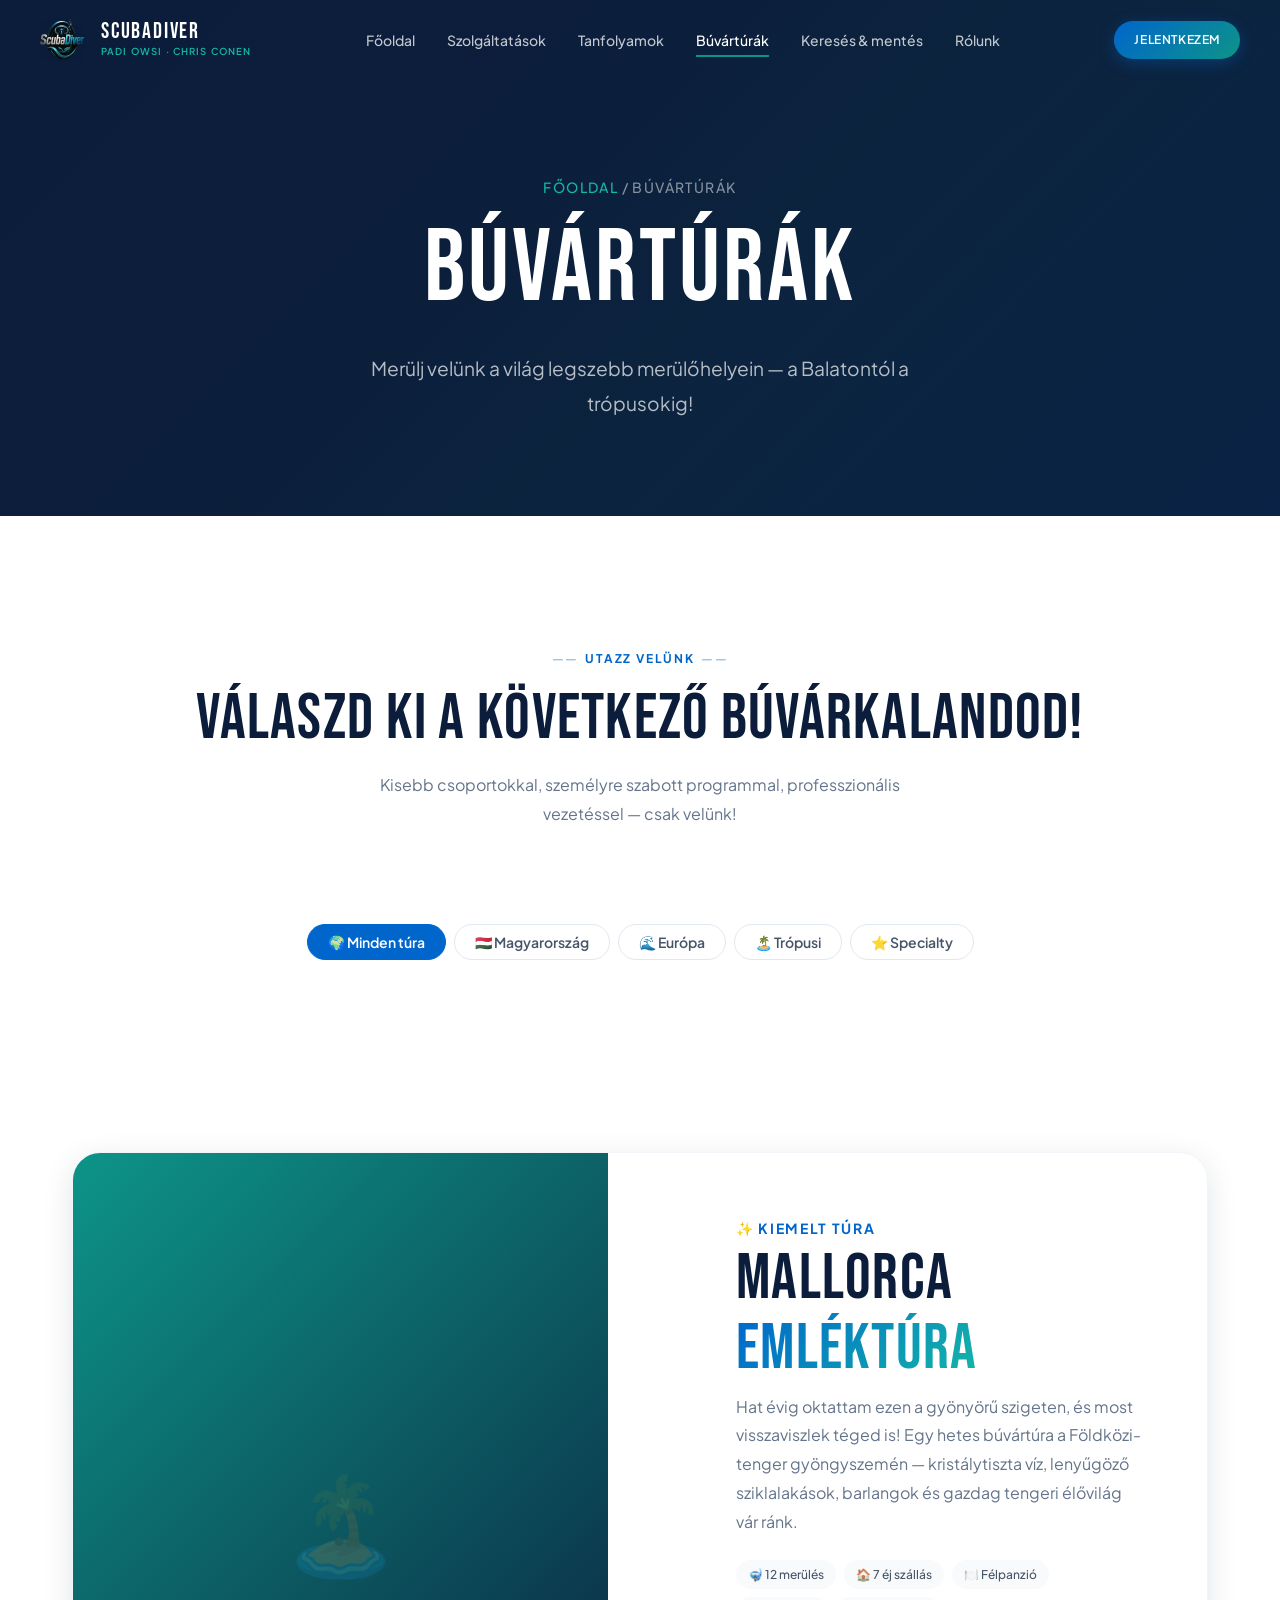
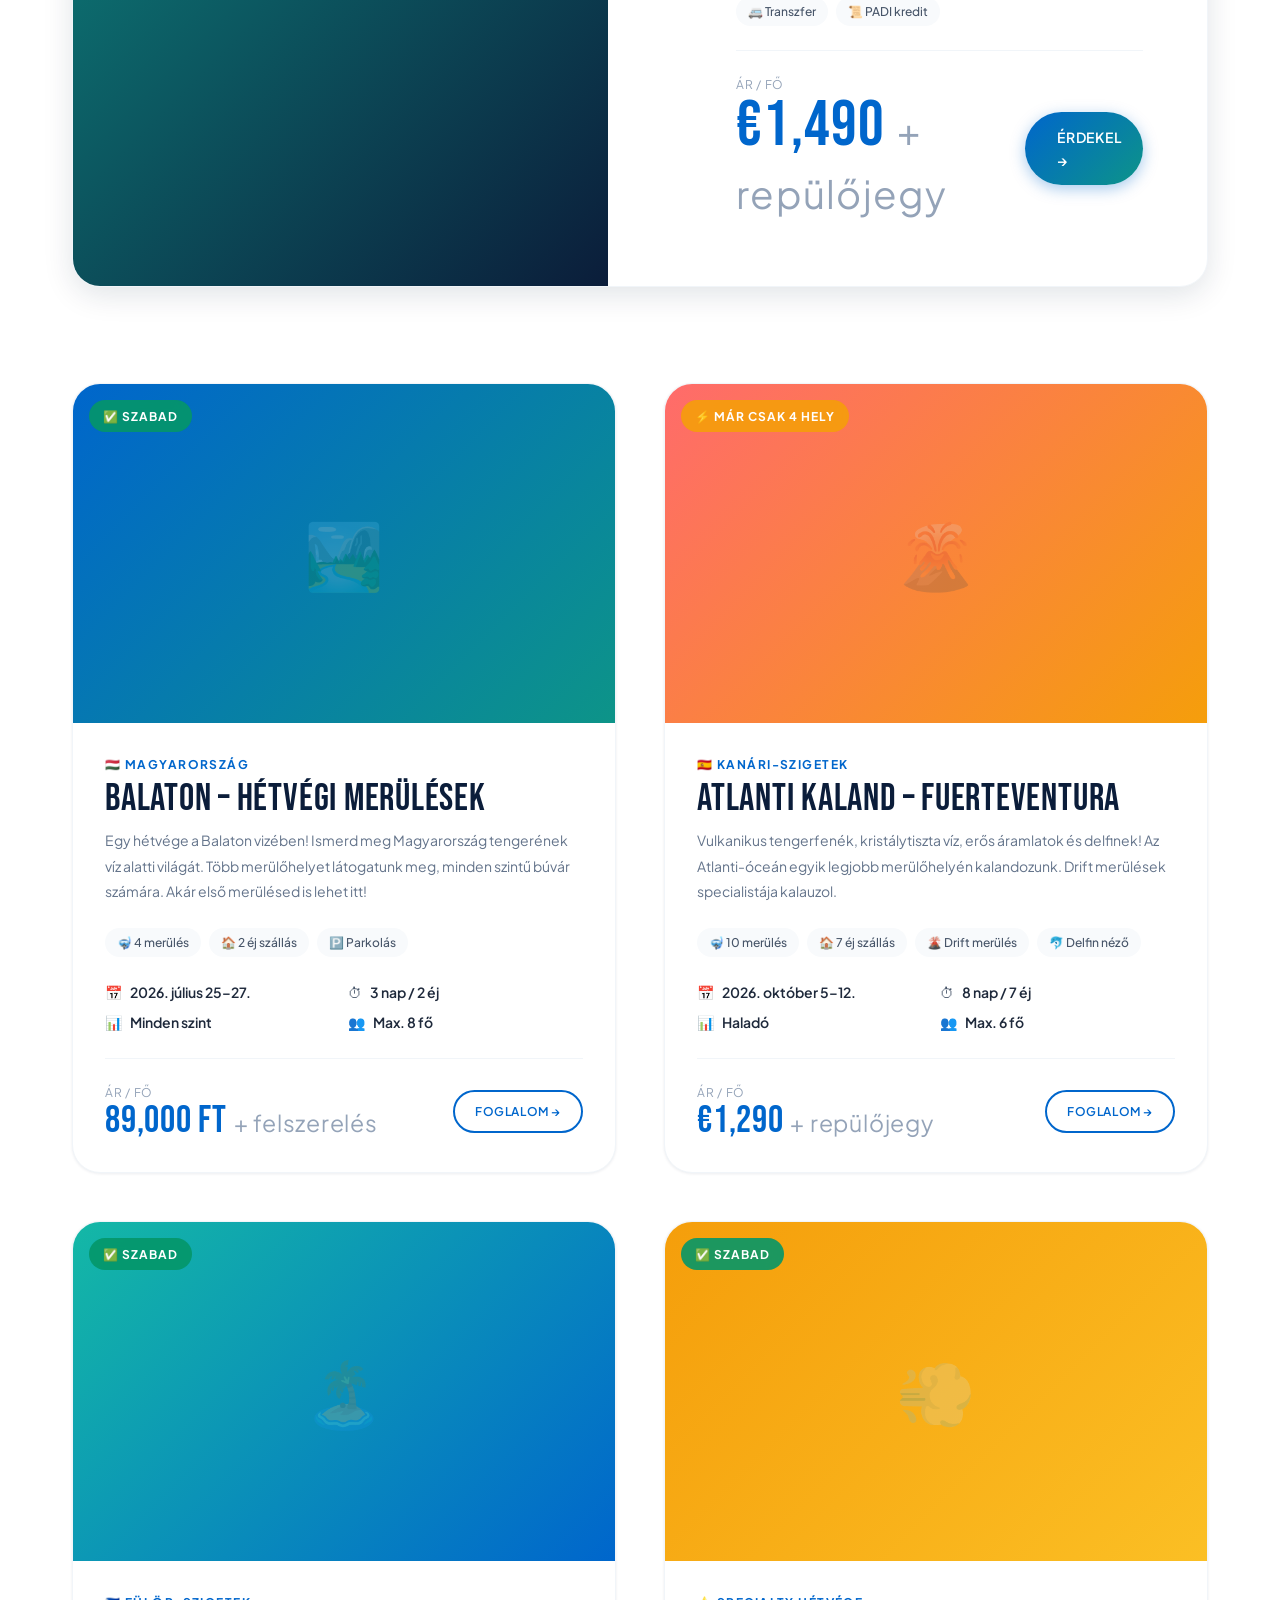
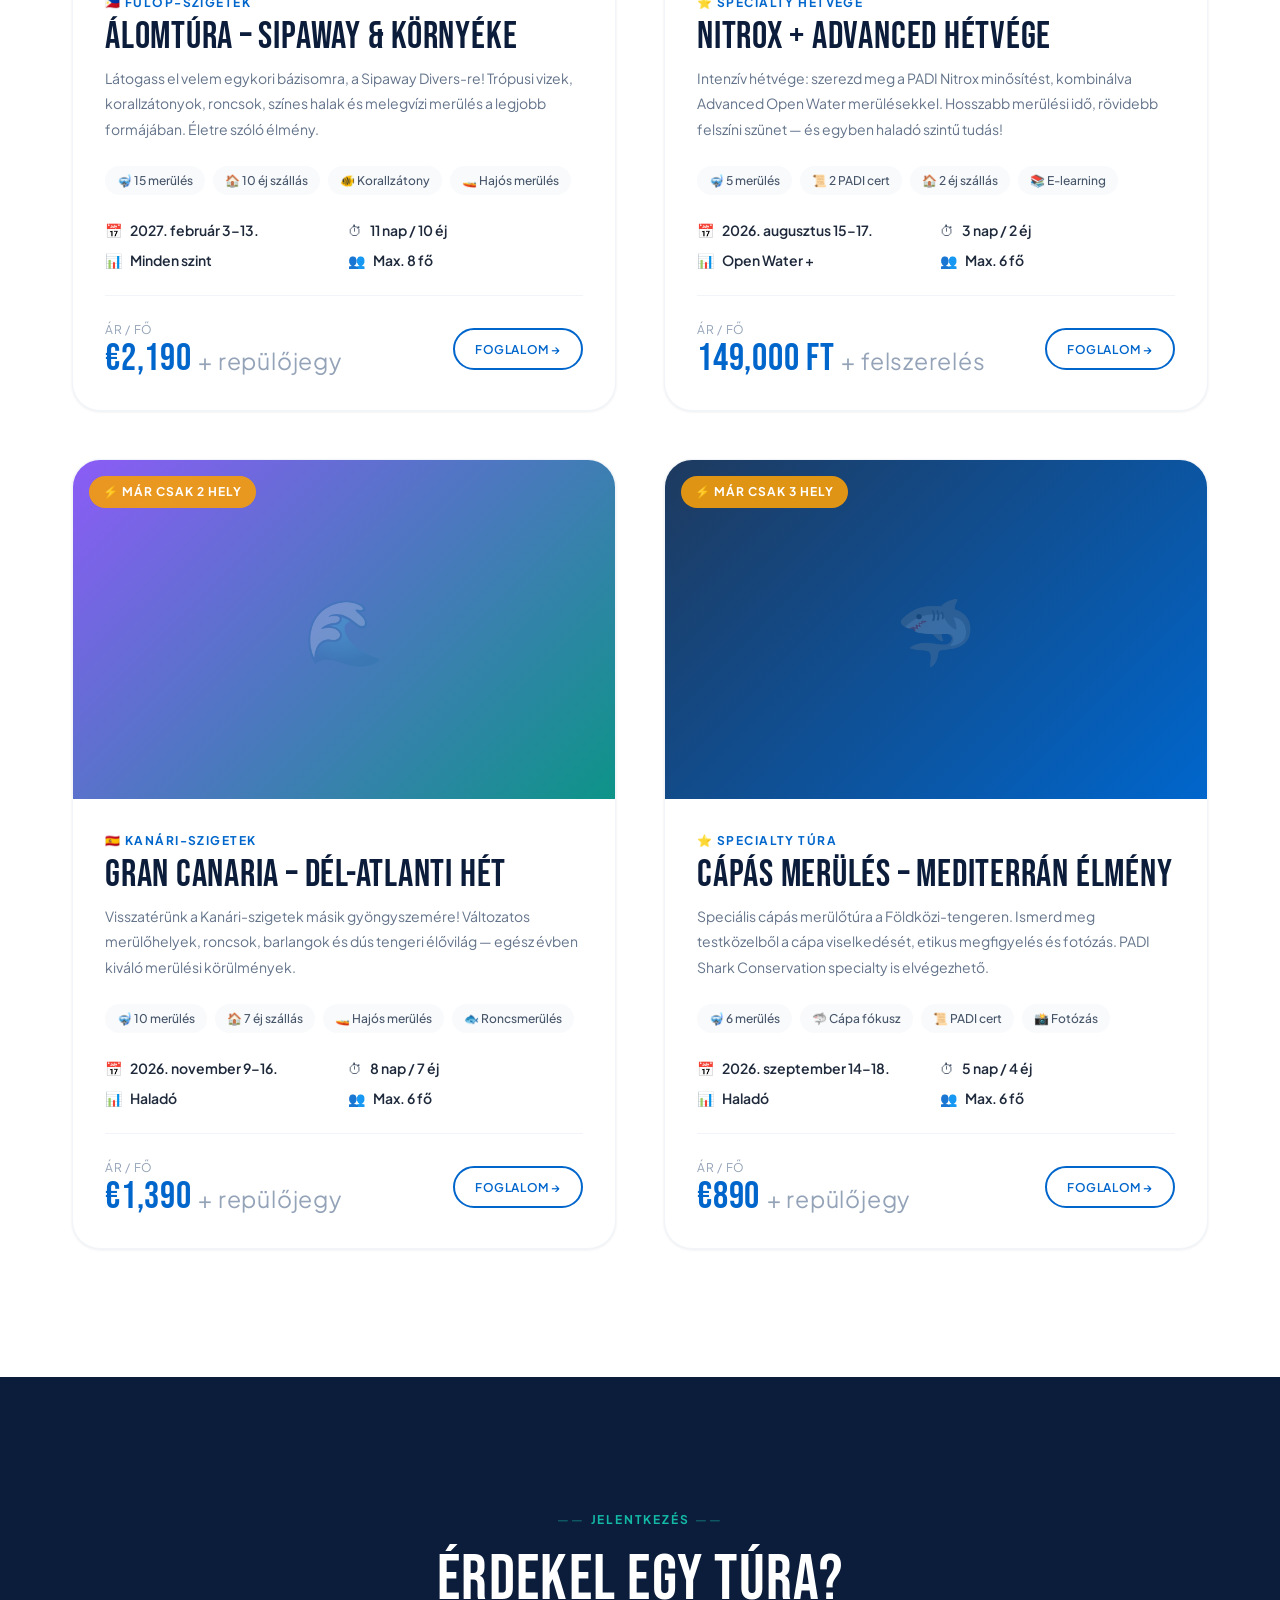
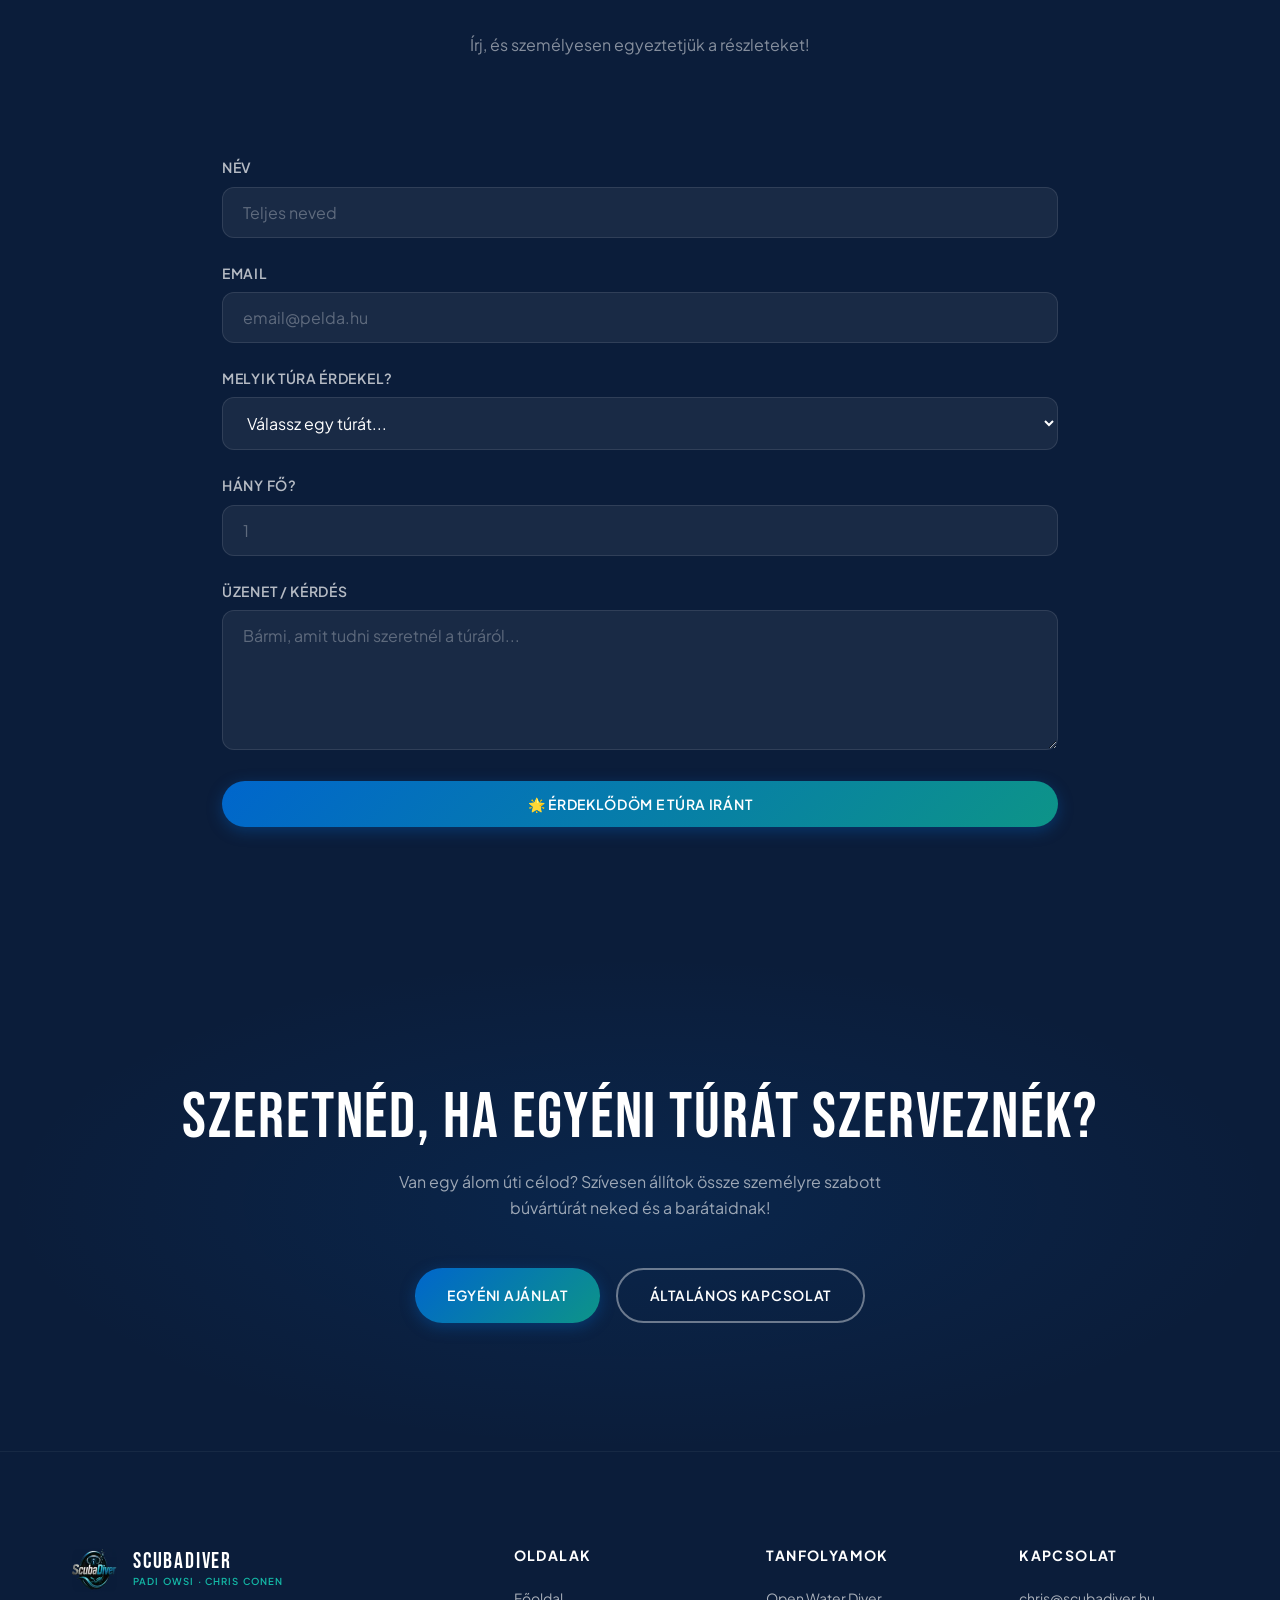
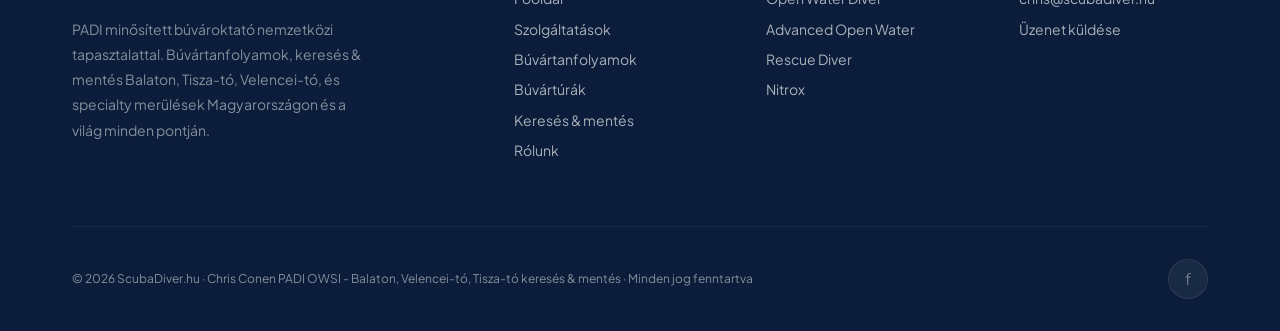
==== commit 5ef2634d: "perf: image compression, _headers cache, preconnect fonts, carousel reflow fix" ====
--- a/buvarturak.html
+++ b/buvarturak.html
@@ -6,15 +6,18 @@
   <title>Búvártúrák – ScubaDiver.hu | Merülj velünk itthon és a világban</title>
   <meta name="description" content="Búvártúrák és utak Magyarországon és külföldön. Balaton, Mallorca, Kanári-szigetek, Fülöp-szigetek — részletes programok, árak és időpontok Chris Conen PADI OWSI-vel.">
   <meta name="keywords" content="búvártúra, búvárút, búvárüdülés, merülőút, balaton merülés, mallorca búvár, kanári-szigetek búvárkodás, fülöp-szigetek búvár, csoportos búvártúra">
-  <link rel="canonical" href="https://scubadeiver.hu/buvarturak">
+  <link rel="canonical" href="https://scubadiver.hu/buvarturak">
   <meta property="og:title" content="Búvártúrák – ScubaDiver.hu">
   <meta property="og:description" content="Fedezd fel a világ legjobb merülőhelyeit velünk! Részletes programok, árak és időpontok.">
-  <meta property="og:url" content="https://scubadeiver.hu/buvarturak">
+  <meta property="og:url" content="https://scubadiver.hu/buvarturak">
   <meta property="og:type" content="website">
   <meta property="og:locale" content="hu_HU">
-  <meta property="og:image" content="https://scubadeiver.hu/images/buvartanfolyam-buvarkodas-balaton-logo.webp">
+  <meta property="og:image" content="https://scubadiver.hu/images/buvartanfolyam-buvarkodas-fb-share.png">
   <meta name="twitter:card" content="summary_large_image">
-  <meta name="twitter:image" content="https://scubadeiver.hu/images/buvartanfolyam-buvarkodas-balaton-logo.webp">
+  <meta name="twitter:image" content="https://scubadiver.hu/images/buvartanfolyam-buvarkodas-fb-share.png">
+  <link rel="preconnect" href="https://fonts.googleapis.com">
+  <link rel="preconnect" href="https://fonts.gstatic.com" crossorigin>
+  <link rel="stylesheet" href="https://fonts.googleapis.com/css2?family=Bebas+Neue&family=Plus+Jakarta+Sans:ital,wght@0,300;0,400;0,500;0,600;0,700;0,800;1,400&display=swap">
   <link rel="stylesheet" href="css/style.css">
   <link rel="icon" type="image/svg+xml" href="data:image/svg+xml,<svg xmlns='http://www.w3.org/2000/svg' viewBox='0 0 100 100'><text y='.9em' font-size='90'>🤿</text></svg>">
 
@@ -25,7 +28,7 @@
     "@type": "ItemList",
     "name": "Búvártúrák",
     "description": "Szervezett búvártúrák Magyarországon és külföldön",
-    "url": "https://scubadeiver.hu/buvarturak",
+    "url": "https://scubadiver.hu/buvarturak",
     "itemListElement": [
       { "@type": "Trip", "name": "Balaton – hétvégi merülések", "description": "Hétvégi merülések a Balaton legszebb pontjain" },
       { "@type": "Trip", "name": "Mallorca – emléktúra", "description": "6 hét a Földközi-tenger gyöngyszemén" },
@@ -619,7 +622,7 @@
       </div>
 
       <div class="container-narrow">
-        <form class="reveal" action="https://formspree.io/f/yourFormID" method="POST" target="_blank">
+        <form class="reveal contact-form" action="https://formspree.io/f/meeblpob" method="POST">
           <div class="form-group">
             <label for="tour-name">Név</label>
             <input type="text" id="tour-name" name="name" class="form-input" placeholder="Teljes neved" required>
@@ -650,6 +653,10 @@
             <textarea id="tour-message" name="message" class="form-textarea" placeholder="Bármi, amit tudni szeretnél a túráról..."></textarea>
           </div>
           <button type="submit" class="btn btn-primary" style="width:100%; justify-content:center;">🌟 Érdeklődöm e túra iránt</button>
+          <div class="form-success" style="display:none; text-align:center; padding:var(--space-xl); background:rgba(5,150,105,0.15); border-radius:var(--radius-md); margin-top:var(--space-lg);">
+            <p style="font-size:1.5rem; color:#34D399; font-weight:700; margin-bottom:var(--space-sm);">✓ Elküldve!</p>
+            <p style="color:rgba(255,255,255,0.6);">Köszönöm az érdeklődésed! Hamarosan egyeztetjük a részleteket.</p>
+          </div>
         </form>
       </div>
     </div>
--- a/css/style.css
+++ b/css/style.css
@@ -2,9 +2,6 @@
    SCUBADEIVER.HU — Design System
    PADI OWSI Chris Conen | Hungarian Diving Instructor
    ============================================================ */
-
-/* ─── Fonts ─── */
-@import url('https://fonts.googleapis.com/css2?family=Bebas+Neue&family=Plus+Jakarta+Sans:ital,wght@0,300;0,400;0,500;0,600;0,700;0,800;1,400&display=swap');
 
 /* ─── CSS Reset ─── */
 *, *::before, *::after { box-sizing: border-box; margin: 0; padding: 0; }
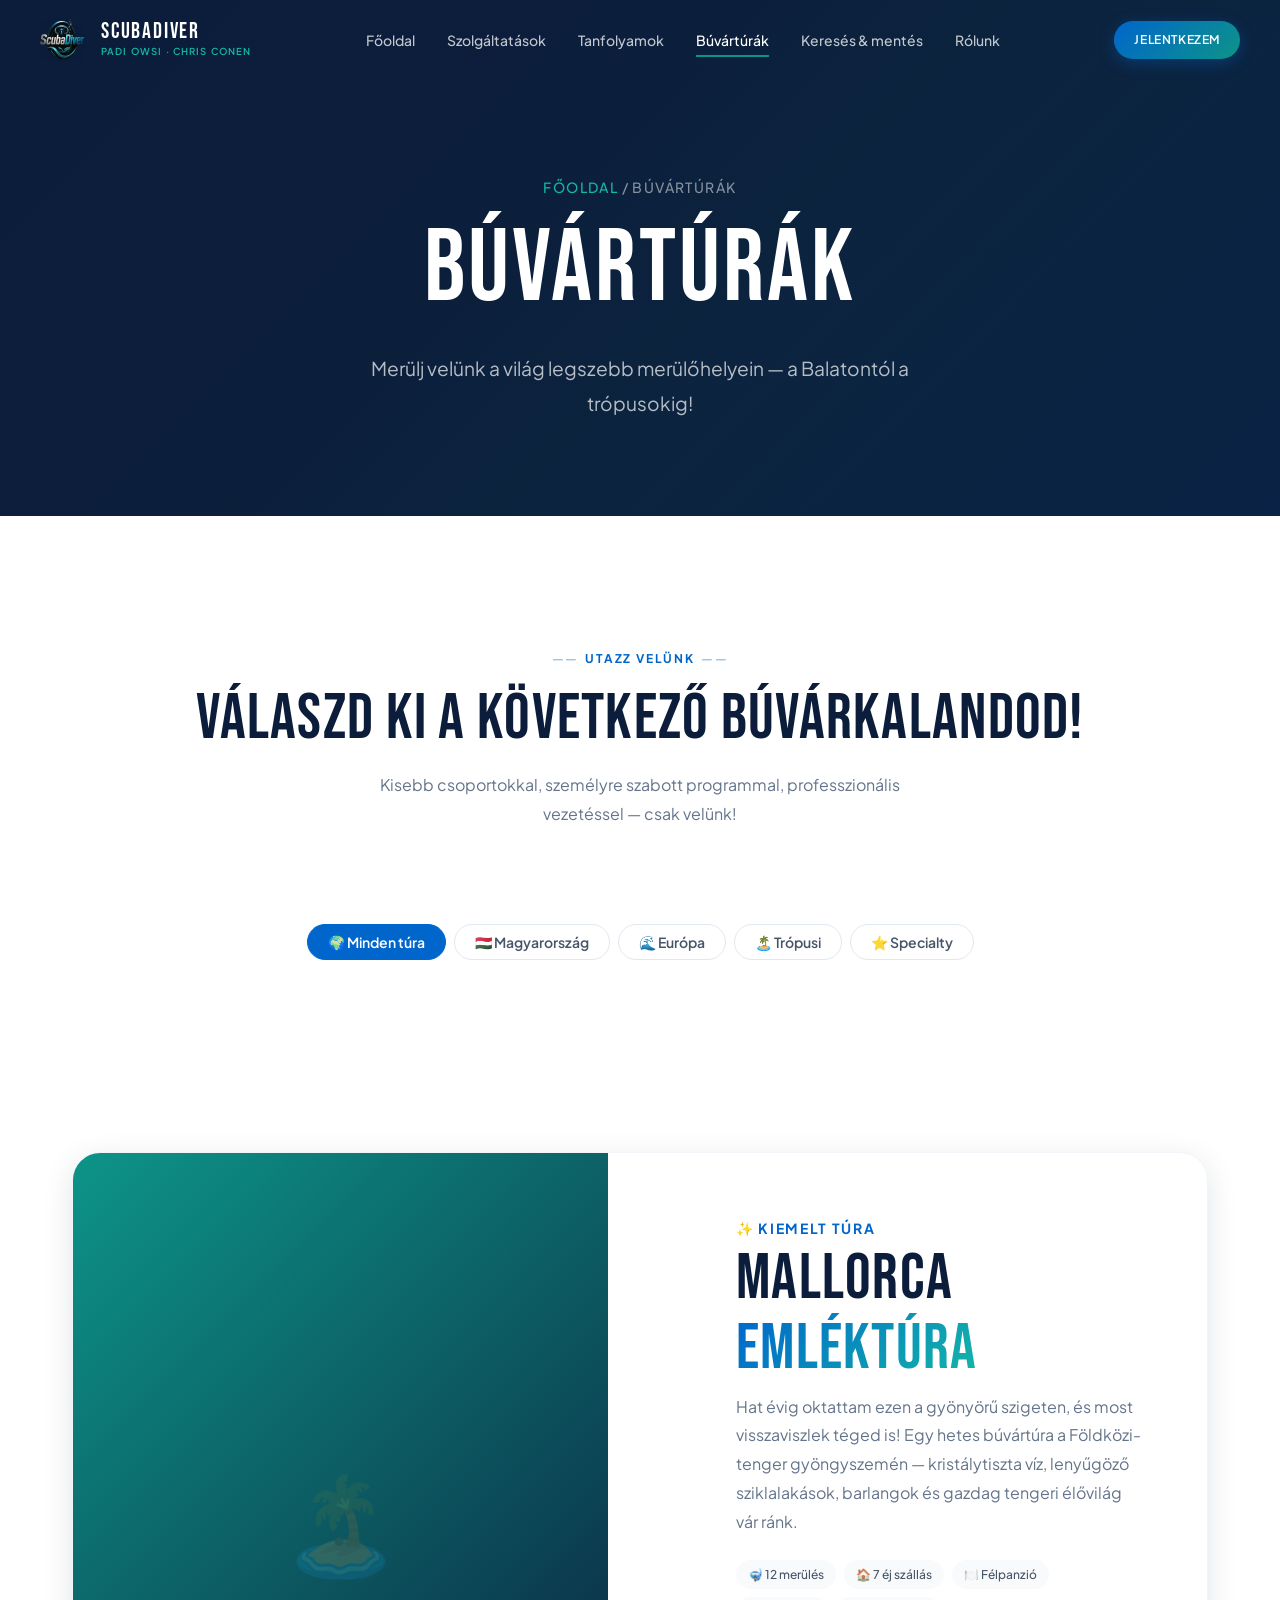
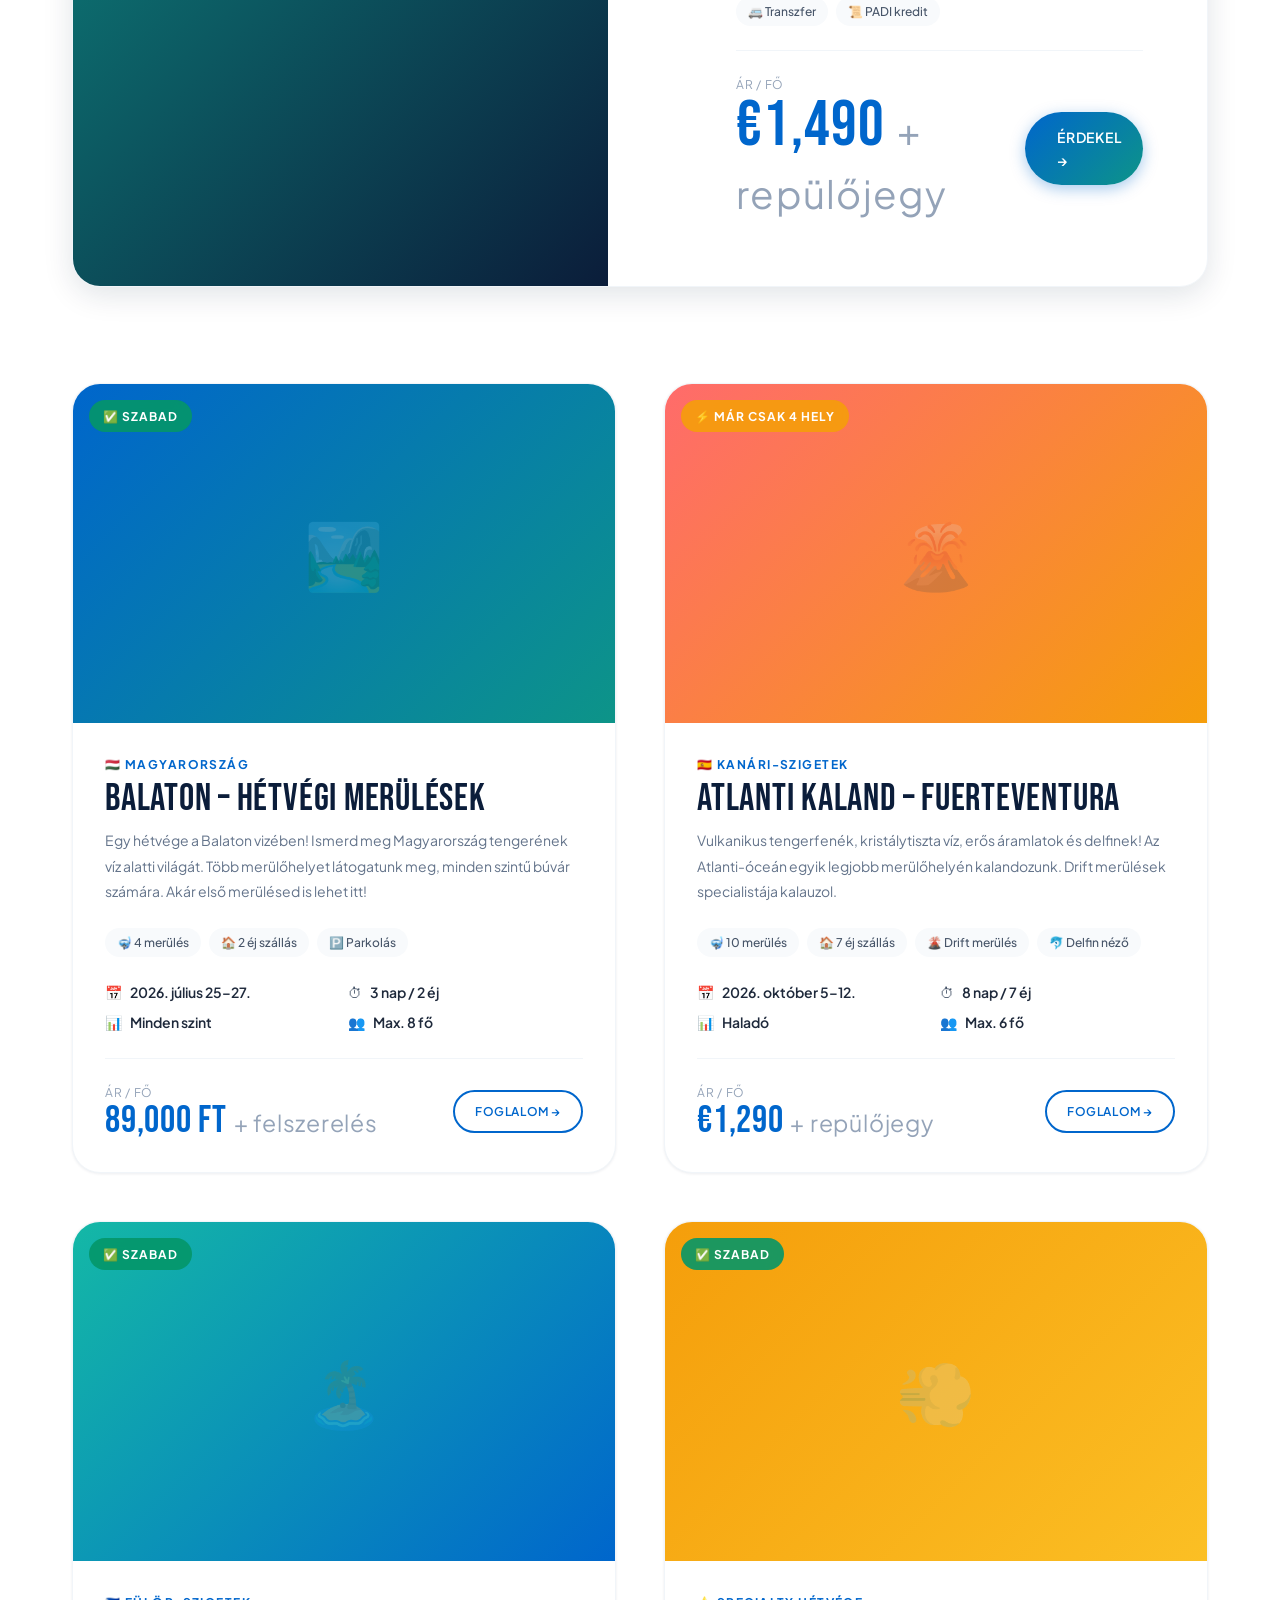
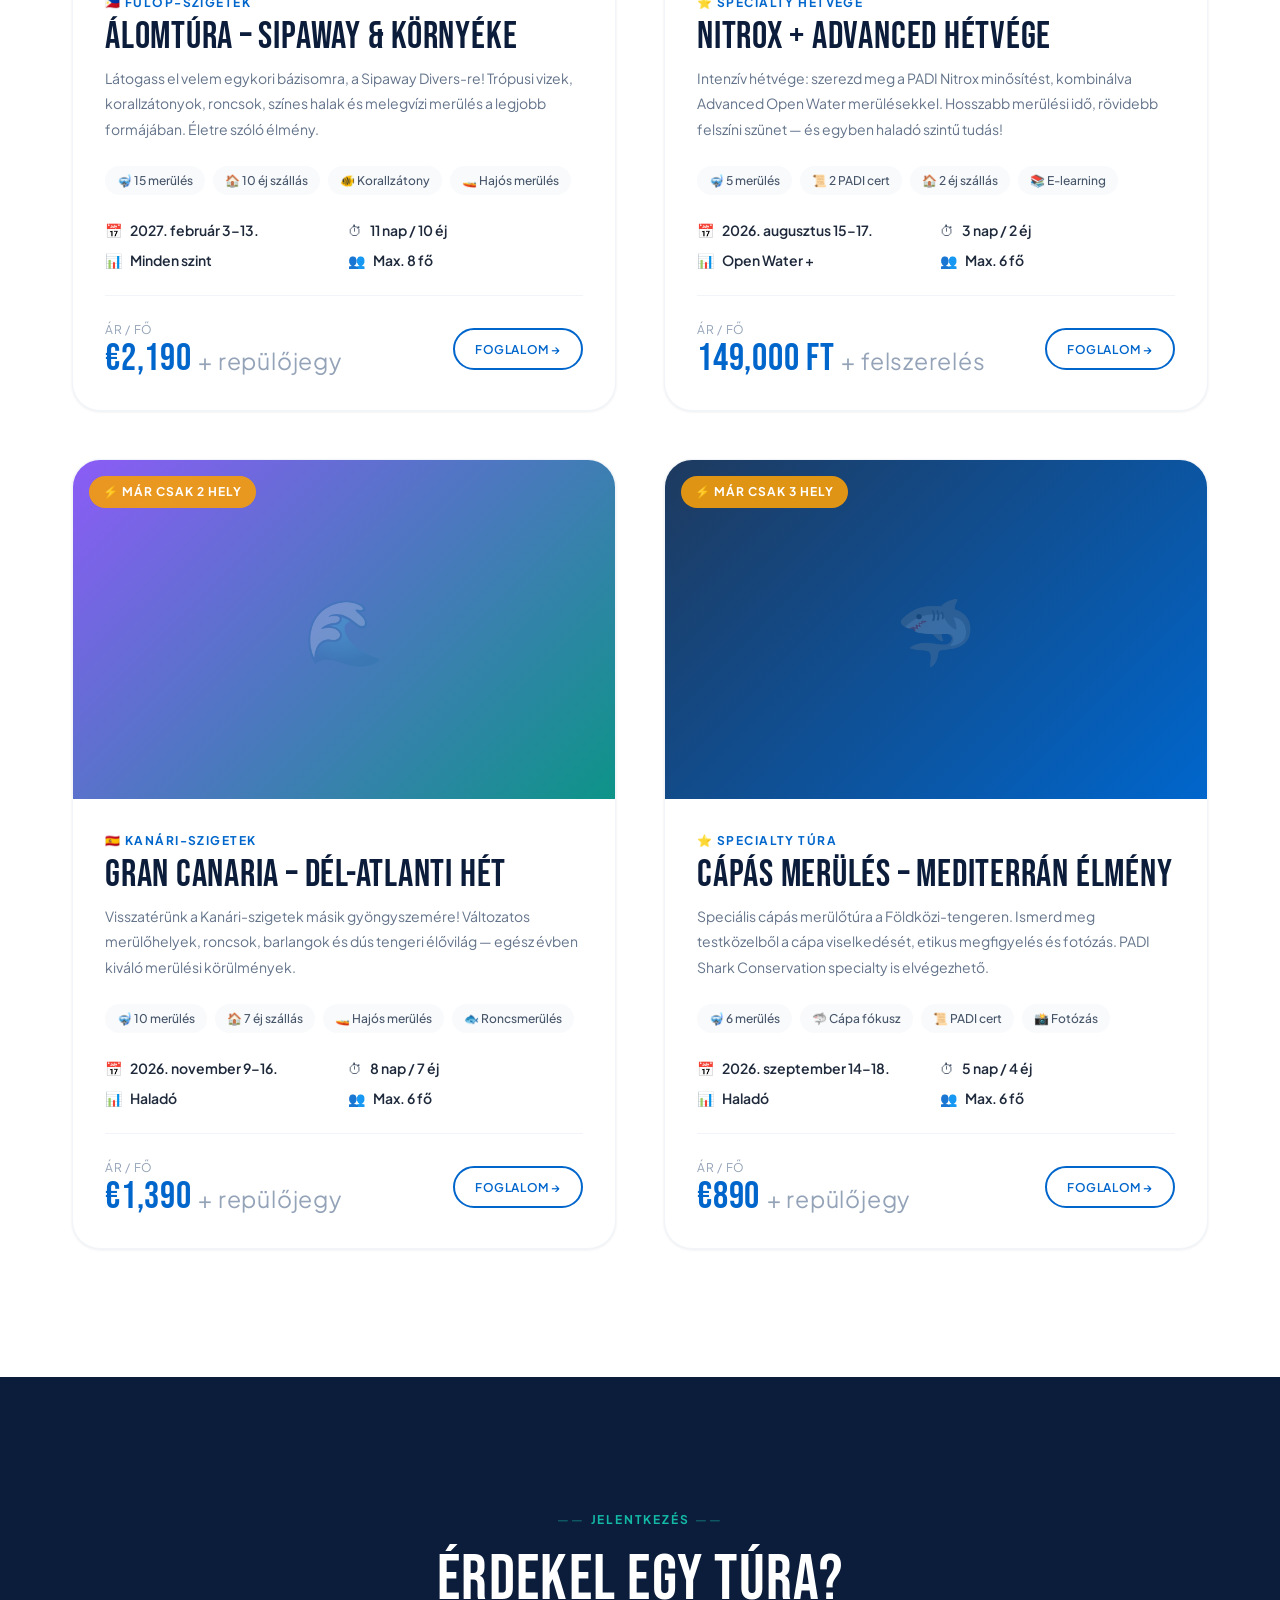
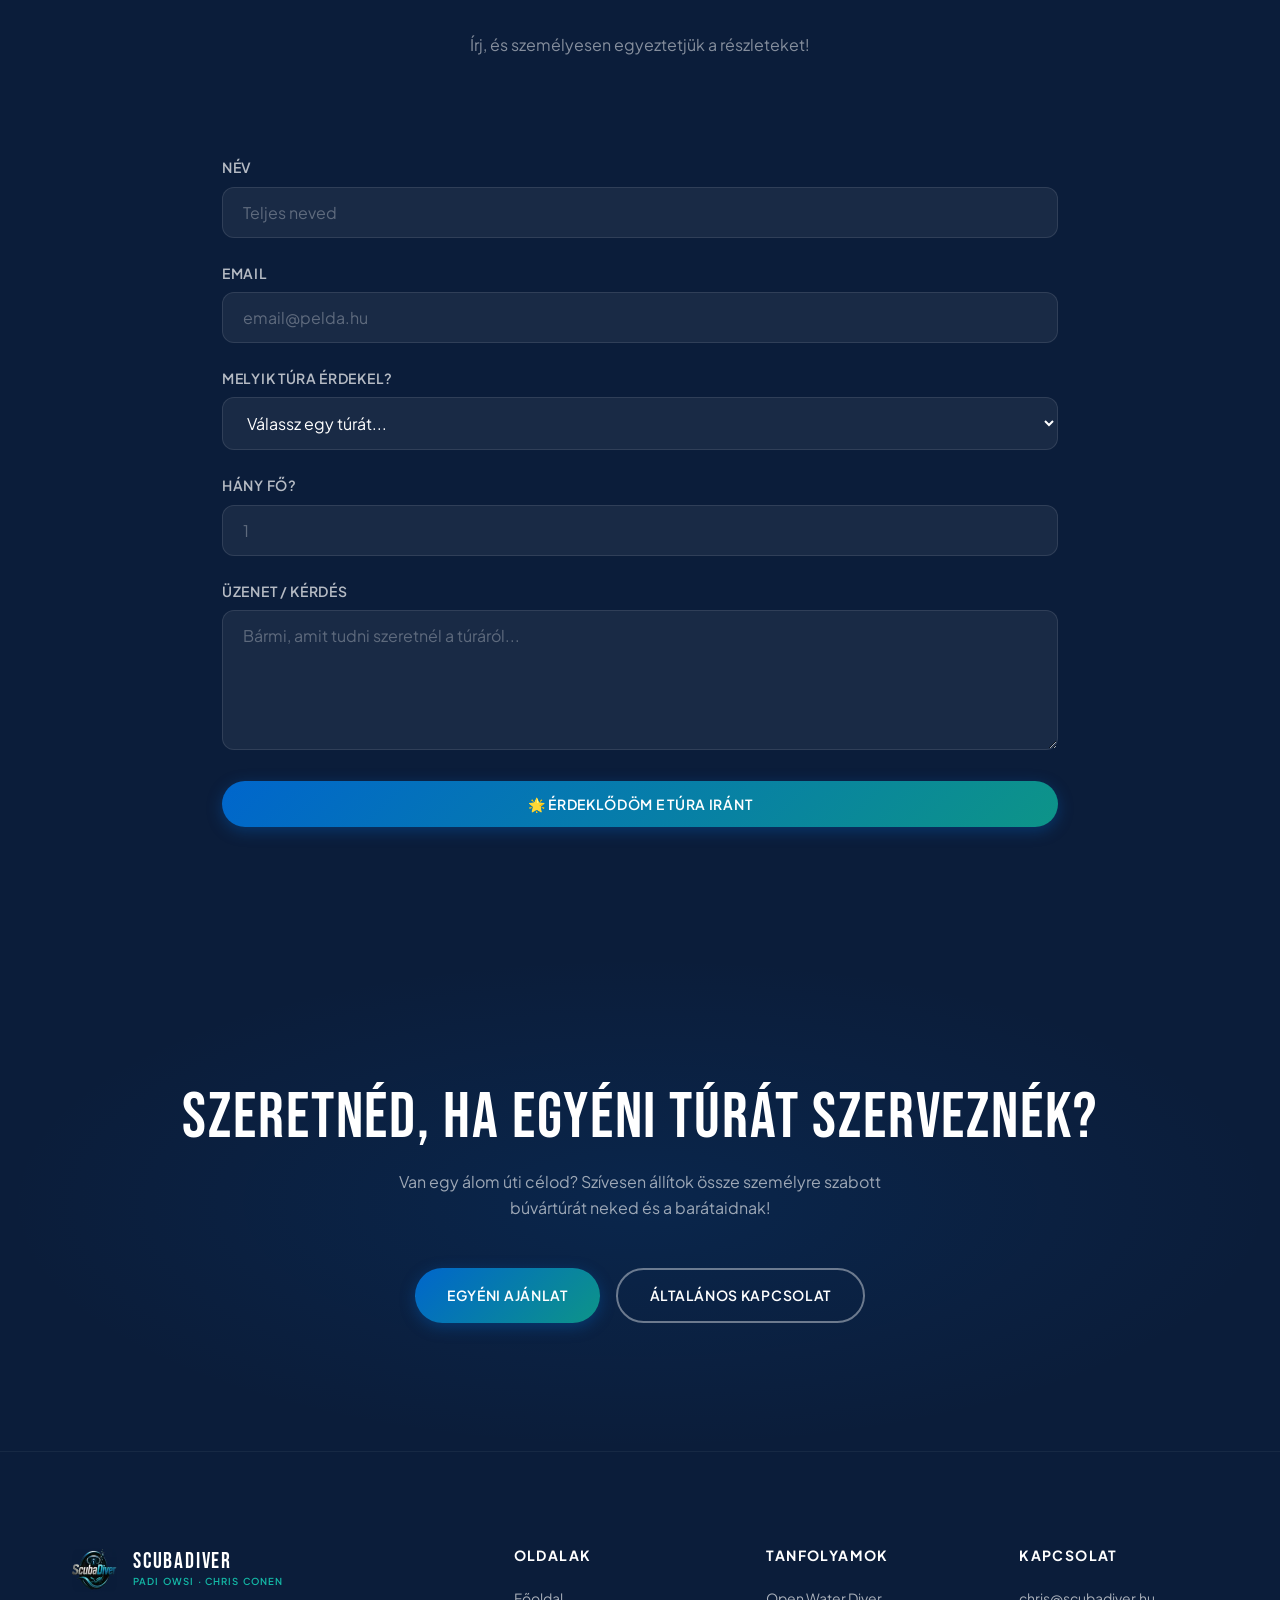
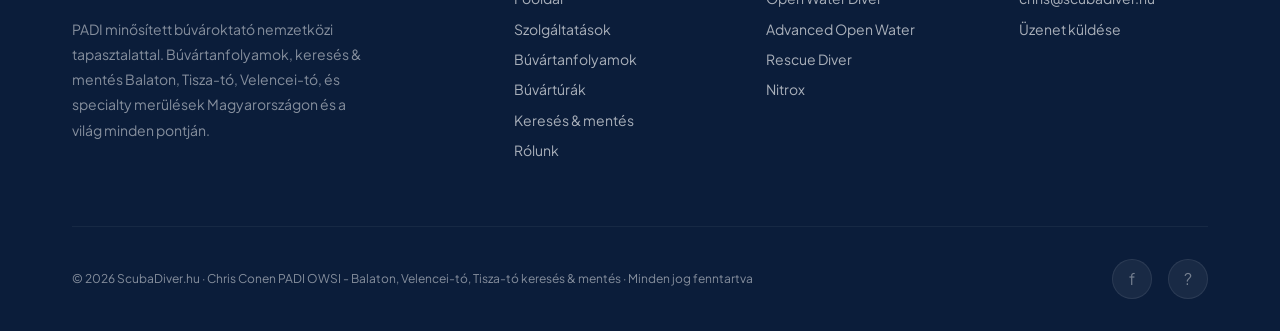
==== commit 6e3783da: "feat: add YouTube icon next to Facebook in all footers" ====
--- a/buvarturak.html
+++ b/buvarturak.html
@@ -722,6 +722,7 @@
         <p>&copy; 2026 ScubaDiver.hu · Chris Conen PADI OWSI - Balaton, Velencei-tó, Tisza-tó keresés & mentés · Minden jog fenntartva</p>
         <div class="footer-social">
           <a href="https://www.facebook.com/buvartanfolyam.buvarkodas.balaton.kereso.buvar" aria-label="Facebook" title="Facebook">f</a>
+          <a href="https://www.youtube.com/@buvartanfolyamok-kereses-buvar" aria-label="YouTube" title="YouTube">?</a>
         </div>
       </div>
     </div>
--- a/css/style.css
+++ b/css/style.css
@@ -731,11 +731,58 @@
   color: var(--color-teal-light);
 }
 
+/* ─── Hero diver overhang (SAR page) ─── */
+.page-hero-sar {
+  overflow: visible;
+  padding-bottom: calc(var(--space-4xl) + 60px);
+  position: relative;
+  z-index: 1;
+}
+
+.hero-diver {
+  position: absolute;
+  bottom: -40px;
+  left: 20%;
+  z-index: 10;
+  height: 280px;
+  width: auto;
+  object-fit: contain;
+  pointer-events: none;
+  transform: translateX(-50%);
+  filter: drop-shadow(0 8px 30px rgba(0,0,0,0.4));
+}
+
+@media (max-width: 768px) {
+  .hero-diver {
+    height: 180px;
+    bottom: -30px;
+    left: 15%;
+  }
+  .page-hero-sar {
+    padding-bottom: calc(var(--space-4xl) + 40px);
+  }
+}
+
+@media (max-width: 480px) {
+  .hero-diver {
+    height: 130px;
+    bottom: -20px;
+    left: 10%;
+  }
+  .page-hero-sar {
+    padding-bottom: calc(var(--space-4xl) + 30px);
+  }
+}
+
 /* ─── Service Cards ─── */
 .services-grid {
   display: grid;
   grid-template-columns: repeat(auto-fit, minmax(300px, 1fr));
   gap: var(--space-xl);
+}
+
+.services-grid-2col {
+  grid-template-columns: repeat(2, 1fr);
 }
 
 .service-card {
@@ -1415,6 +1462,28 @@
 .lake-card p {
   color: var(--color-gray-500);
   font-size: var(--fs-small);
+}
+
+/* ─── Video + Text split ─── */
+.video-content {
+  display: grid;
+  grid-template-columns: 1fr 1fr;
+  gap: var(--space-3xl);
+  align-items: center;
+}
+
+.video-content-text p {
+  color: var(--color-gray-600);
+  line-height: var(--lh-relaxed);
+  margin-bottom: var(--space-lg);
+  font-size: var(--fs-body);
+}
+
+@media (max-width: 768px) {
+  .video-content {
+    grid-template-columns: 1fr;
+    gap: var(--space-xl);
+  }
 }
 
 /* ─── Page Banner (section highlight) ─── */
@@ -1506,13 +1575,24 @@
   }
 
   .stats-grid {
-    grid-template-columns: repeat(2, 1fr);
+    grid-template-columns: 1fr;
     gap: var(--space-md);
   }
 
   .services-grid,
   .courses-grid {
     grid-template-columns: 1fr;
+  }
+
+  .services-grid-2col {
+    grid-template-columns: 1fr;
+  }
+
+  .service-card {
+    background-image: none !important;
+  }
+  .service-card > div {
+    width: 100% !important;
   }
 
   .footer-grid {
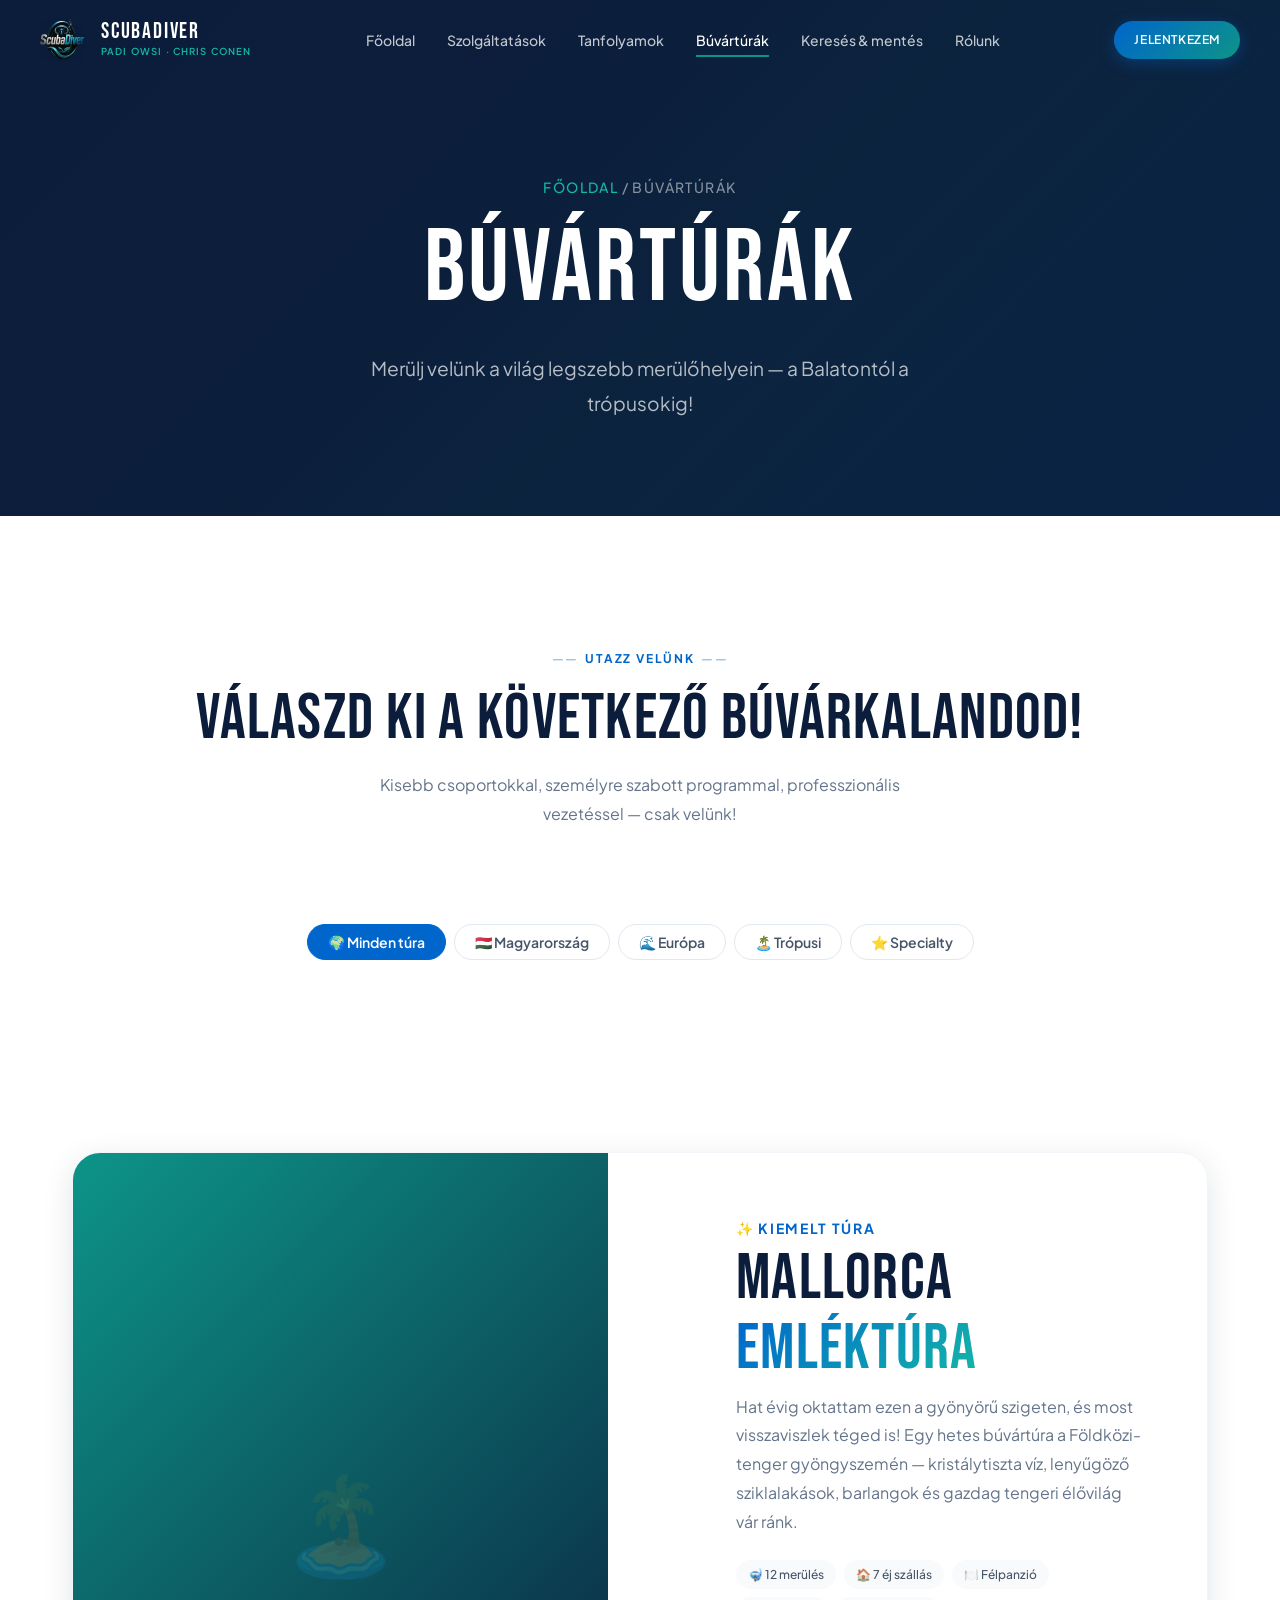
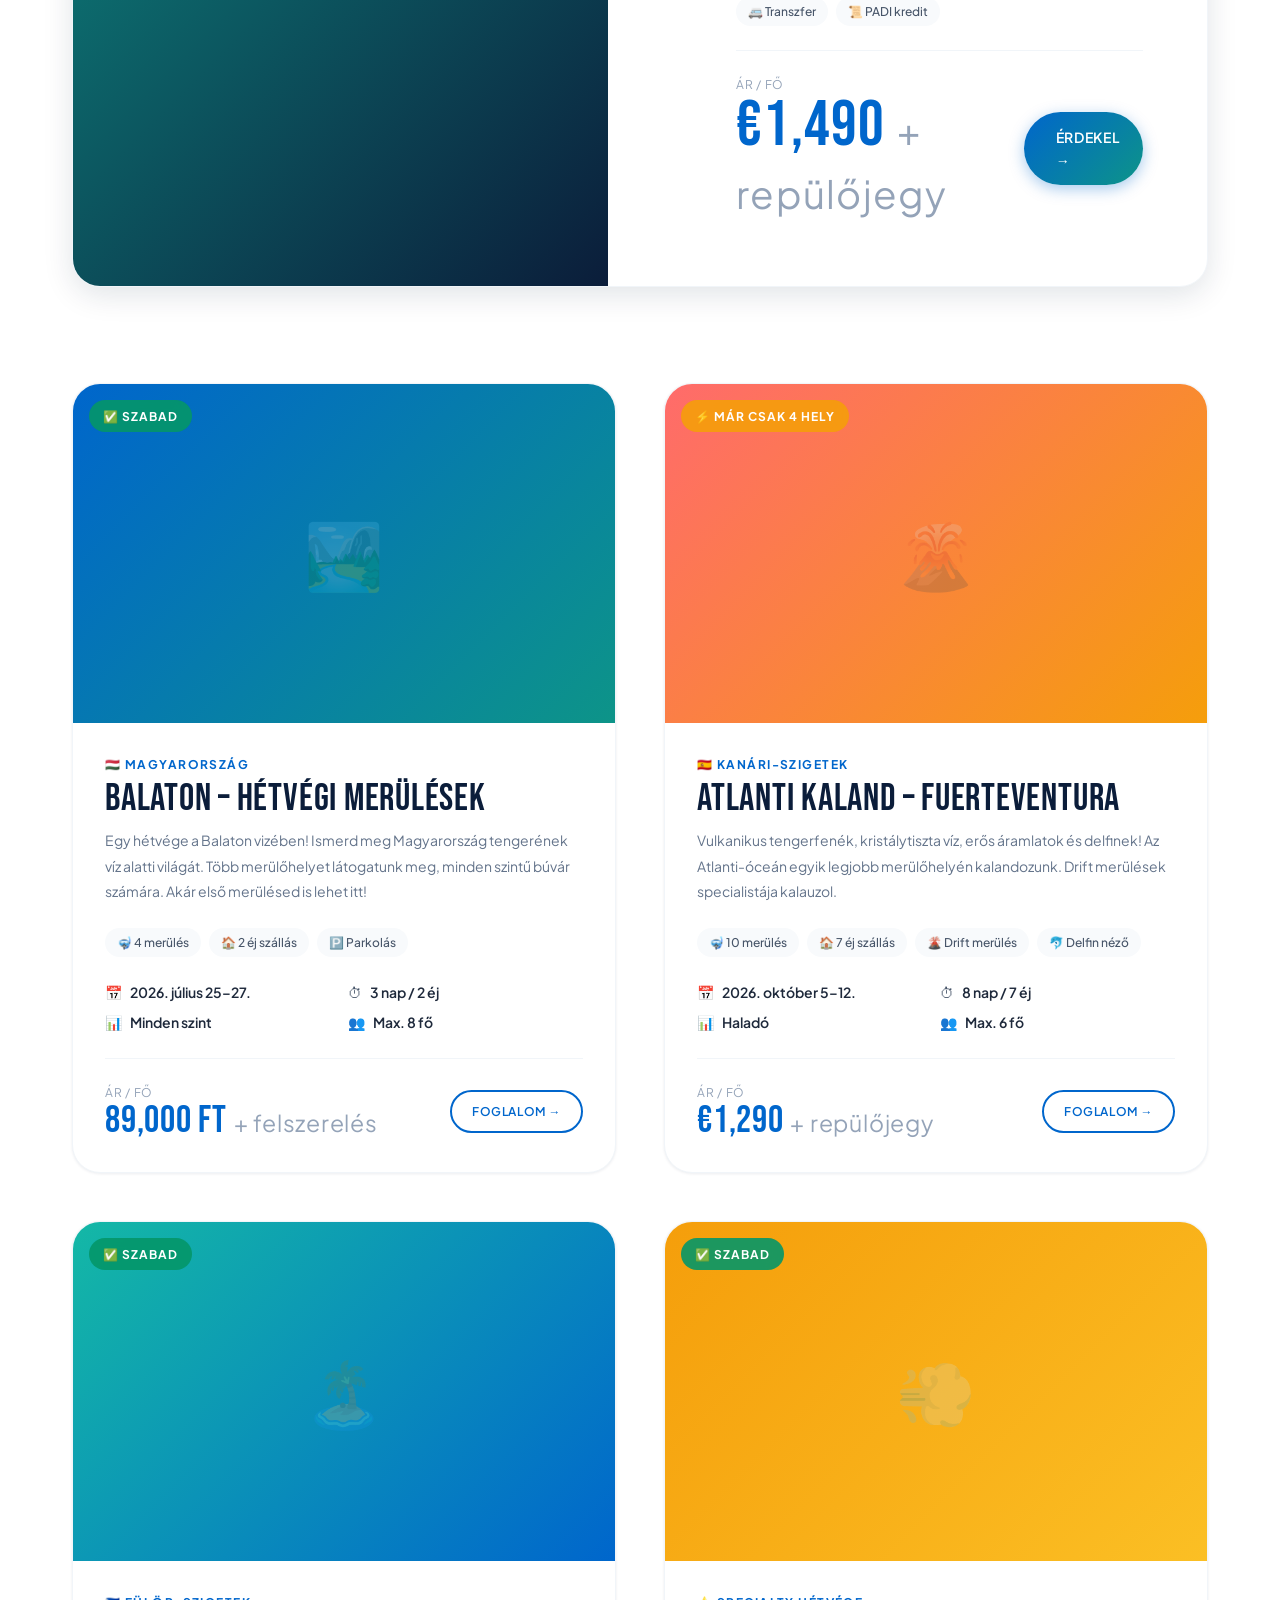
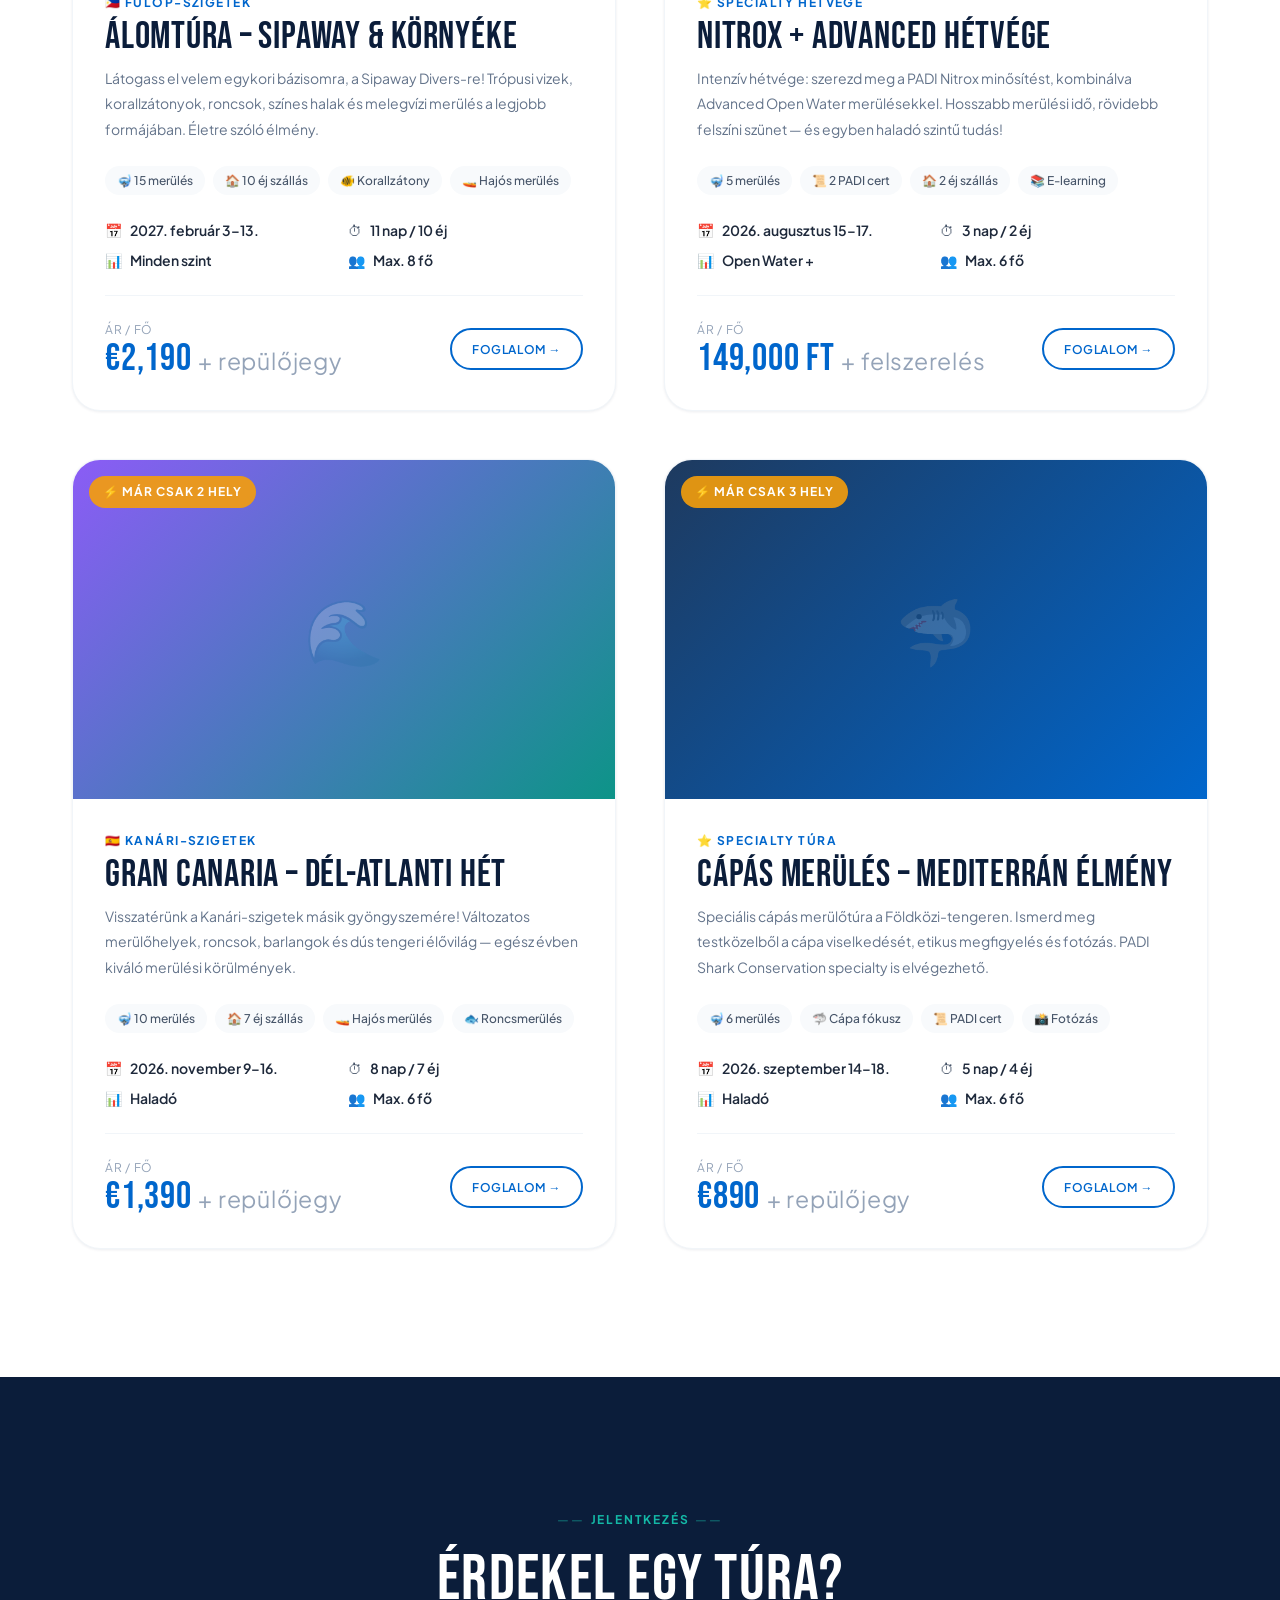
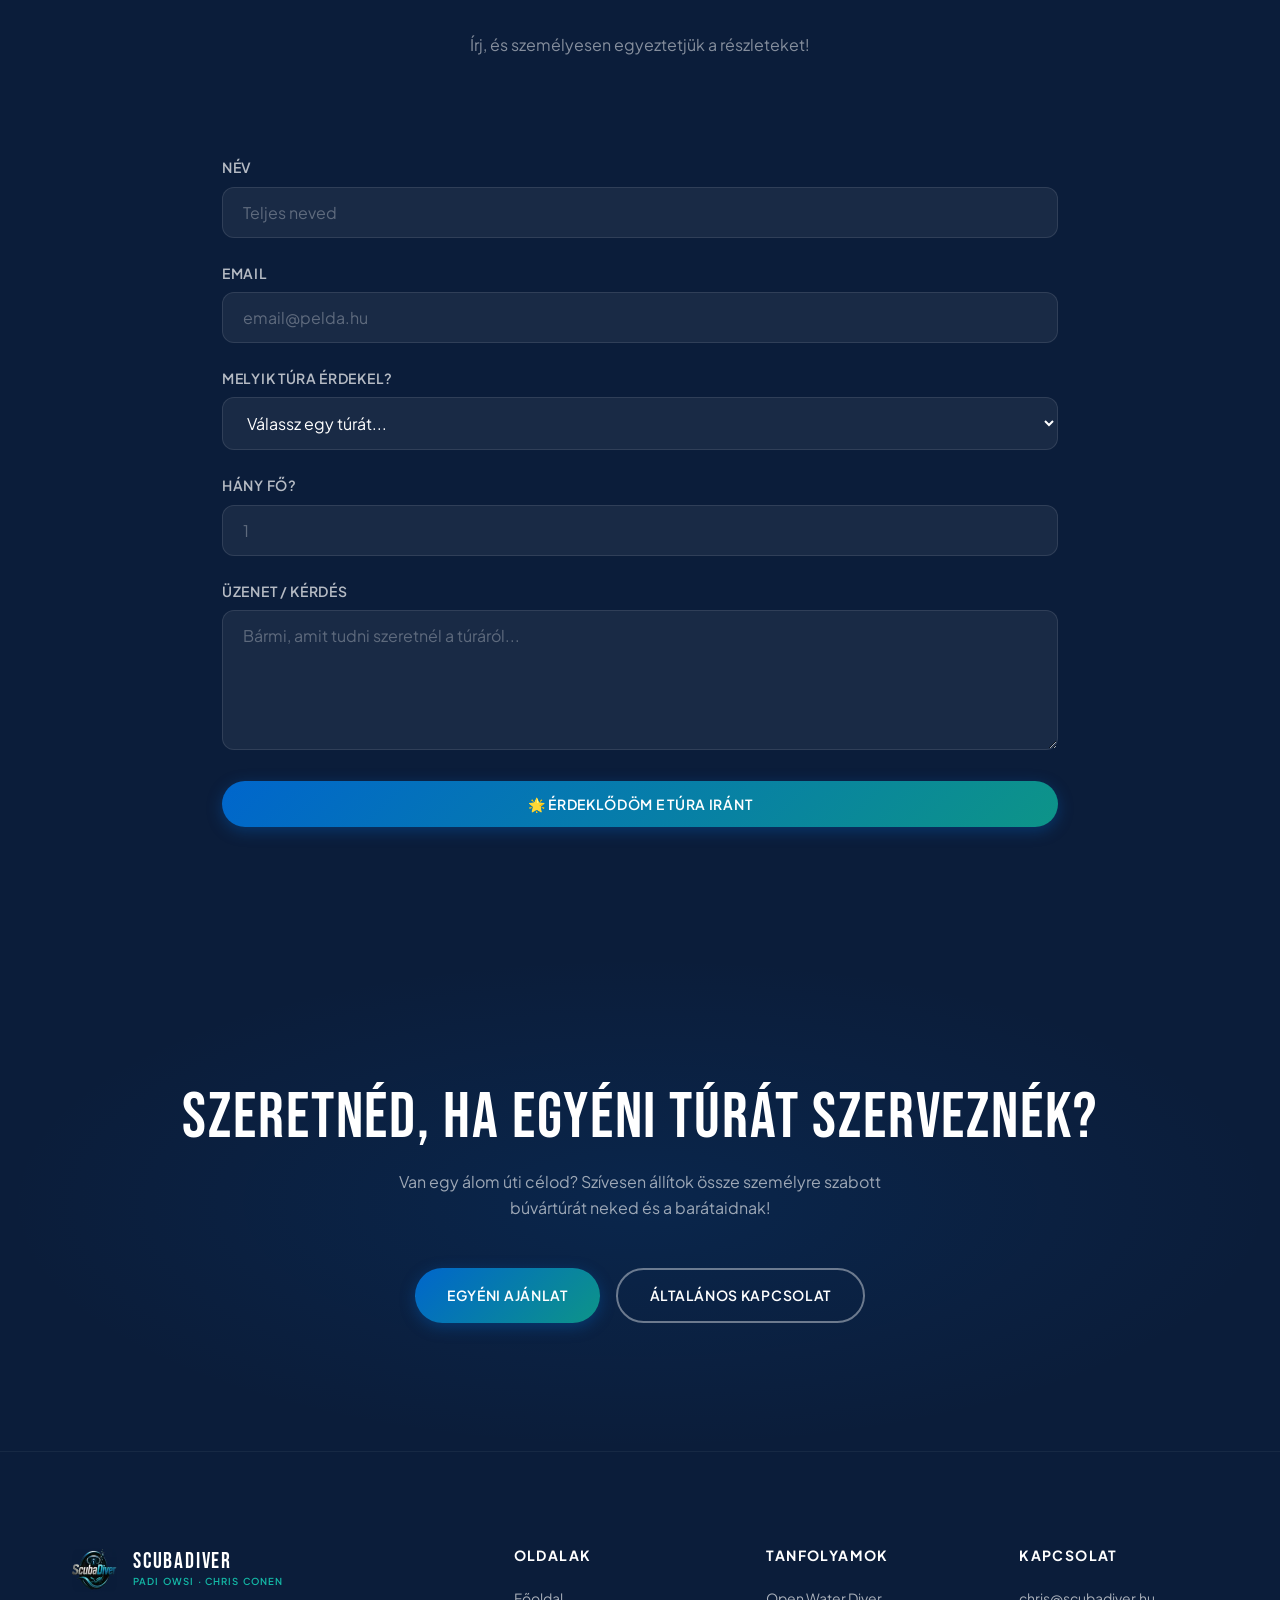
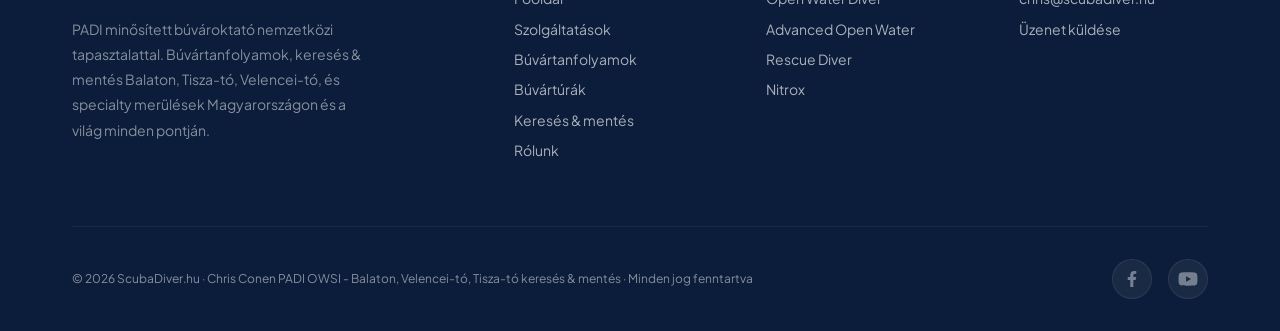
==== commit 93da5054: "feat: site-wide SEO, security, a11y, copy and performance overhaul - Security: working meta CSP + re" ====
--- a/buvarturak.html
+++ b/buvarturak.html
@@ -3,6 +3,9 @@
 <head>
   <meta charset="UTF-8">
   <meta name="viewport" content="width=device-width, initial-scale=1.0">
+  <meta http-equiv="Content-Security-Policy" content="default-src 'self'; script-src 'self'; style-src 'self' 'unsafe-inline'; img-src 'self' data:; font-src 'self'; media-src 'self'; connect-src 'self' https://formspree.io; form-action 'self' https://formspree.io; base-uri 'self'; object-src 'none'; upgrade-insecure-requests">
+  <meta name="referrer" content="strict-origin-when-cross-origin">
+  <meta name="theme-color" content="#0B1D3A">
   <title>Búvártúrák – ScubaDiver.hu | Merülj velünk itthon és a világban</title>
   <meta name="description" content="Búvártúrák és utak Magyarországon és külföldön. Balaton, Mallorca, Kanári-szigetek, Fülöp-szigetek — részletes programok, árak és időpontok Chris Conen PADI OWSI-vel.">
   <meta name="keywords" content="búvártúra, búvárút, búvárüdülés, merülőút, balaton merülés, mallorca búvár, kanári-szigetek búvárkodás, fülöp-szigetek búvár, csoportos búvártúra">
@@ -11,13 +14,21 @@
   <meta property="og:description" content="Fedezd fel a világ legjobb merülőhelyeit velünk! Részletes programok, árak és időpontok.">
   <meta property="og:url" content="https://scubadiver.hu/buvarturak">
   <meta property="og:type" content="website">
+  <meta property="og:site_name" content="ScubaDiver.hu">
   <meta property="og:locale" content="hu_HU">
-  <meta property="og:image" content="https://scubadiver.hu/images/buvartanfolyam-buvarkodas-fb-share.png">
+  <meta property="og:image" content="https://scubadiver.hu/images/buvartanfolyam-buvarkodas-og.jpg">
+  <meta property="og:image:width" content="1200">
+  <meta property="og:image:height" content="630">
+  <meta property="og:image:alt" content="Búvártúrák – ScubaDiver.hu">
   <meta name="twitter:card" content="summary_large_image">
-  <meta name="twitter:image" content="https://scubadiver.hu/images/buvartanfolyam-buvarkodas-fb-share.png">
-  <link rel="preconnect" href="https://fonts.googleapis.com">
-  <link rel="preconnect" href="https://fonts.gstatic.com" crossorigin>
-  <link rel="stylesheet" href="https://fonts.googleapis.com/css2?family=Bebas+Neue&family=Plus+Jakarta+Sans:ital,wght@0,300;0,400;0,500;0,600;0,700;0,800;1,400&display=swap">
+  <meta name="twitter:title" content="Búvártúrák – ScubaDiver.hu">
+  <meta name="twitter:description" content="Fedezd fel a világ legjobb merülőhelyeit velünk! Részletes programok, árak és időpontok.">
+  <meta name="twitter:image" content="https://scubadiver.hu/images/buvartanfolyam-buvarkodas-og.jpg">
+  <link rel="preload" href="fonts/pjs-variable-latin.woff2" as="font" type="font/woff2" crossorigin>
+  <link rel="preload" href="fonts/pjs-variable-latin-ext.woff2" as="font" type="font/woff2" crossorigin>
+  <link rel="preload" href="fonts/bebas-400-latin.woff2" as="font" type="font/woff2" crossorigin>
+  <link rel="preload" href="fonts/bebas-400-latin-ext.woff2" as="font" type="font/woff2" crossorigin>
+  <link rel="stylesheet" href="css/fonts.css">
   <link rel="stylesheet" href="css/style.css">
   <link rel="icon" type="image/svg+xml" href="data:image/svg+xml,<svg xmlns='http://www.w3.org/2000/svg' viewBox='0 0 100 100'><text y='.9em' font-size='90'>🤿</text></svg>">
 
@@ -303,8 +314,21 @@
       color: white;
     }
   </style>
+
+  <script type="application/ld+json">
+  {
+    "@context": "https://schema.org",
+    "@type": "BreadcrumbList",
+    "itemListElement": [
+      { "@type": "ListItem", "position": 1, "name": "Főoldal", "item": "https://scubadiver.hu/" },
+      { "@type": "ListItem", "position": 2, "name": "Búvártúrák", "item": "https://scubadiver.hu/buvarturak" }
+    ]
+  }
+  </script>
 </head>
 <body>
+
+  <a class="skip-link" href="#tartalom">Ugrás a tartalomhoz</a>
 
   <!-- ===== NAVBAR ===== -->
   <nav class="navbar" role="navigation" aria-label="Főmenü">
@@ -319,12 +343,12 @@
         </div>
       </a>
       <div class="navbar-links">
-        <a href="index.html">Főoldal</a>
-        <a href="szolgaltatasok.html">Szolgáltatások</a>
-        <a href="tanfolyamok.html">Tanfolyamok</a>
-        <a href="buvarturak.html" class="active">Búvártúrák</a>
-        <a href="kereses-mentes.html">Keresés &amp; mentés</a>
-        <a href="rolunk.html">Rólunk</a>
+        <a href="/">Főoldal</a>
+        <a href="/szolgaltatasok">Szolgáltatások</a>
+        <a href="/tanfolyamok">Tanfolyamok</a>
+        <a href="/buvarturak" class="active">Búvártúrák</a>
+        <a href="/kereses-mentes">Keresés &amp; mentés</a>
+        <a href="/rolunk">Rólunk</a>
       </div>
       <div class="navbar-cta">
         <a href="#jelentkezes" class="btn btn-primary btn-sm">Jelentkezem</a>
@@ -337,12 +361,14 @@
   <div class="nav-overlay" aria-hidden="true"></div>
   <a href="#jelentkezes" class="navbar-cta-mobile btn btn-primary btn-sm">Jelentkezem</a>
 
+  <main id="tartalom">
+
   <!-- ===== PAGE HERO ===== -->
   <section class="page-hero">
     <div style="position:absolute;inset:0;background:linear-gradient(135deg, #0B1D3A 0%, #0E2A4A 30%, #0D9488 60%, #0066CC 100%);opacity:0.2;"></div>
     <div class="page-hero-overlay"></div>
     <div class="container page-hero-content">
-      <p class="page-hero-breadcrumb"><a href="index.html">Főoldal</a> / Búvártúrák</p>
+      <p class="page-hero-breadcrumb"><a href="/">Főoldal</a> / Búvártúrák</p>
       <h1 class="page-hero-title">Búvártúrák</h1>
       <p class="hero-subtitle" style="max-width:600px;margin:var(--space-lg) auto 0;">Merülj velünk a világ legszebb merülőhelyein — a Balatontól a trópusokig!</p>
     </div>
@@ -623,6 +649,7 @@
 
       <div class="container-narrow">
         <form class="reveal contact-form" action="https://formspree.io/f/meeblpob" method="POST">
+          <input type="text" name="_gotcha" tabindex="-1" autocomplete="off" aria-hidden="true" style="position:absolute;left:-9999px;">
           <div class="form-group">
             <label for="tour-name">Név</label>
             <input type="text" id="tour-name" name="name" class="form-input" placeholder="Teljes neved" required>
@@ -669,10 +696,12 @@
       <p>Van egy álom úti célod? Szívesen állítok össze személyre szabott búvártúrát neked és a barátaidnak!</p>
       <div class="cta-actions">
         <a href="#jelentkezes" class="btn btn-primary">Egyéni ajánlat</a>
-        <a href="index.html#kapcsolat" class="btn btn-secondary">Általános kapcsolat</a>
+        <a href="/#kapcsolat" class="btn btn-secondary">Általános kapcsolat</a>
       </div>
     </div>
   </section>
+
+  </main>
 
   <!-- ===== FOOTER ===== -->
   <footer class="footer">
@@ -693,82 +722,42 @@
         <div>
           <h4>Oldalak</h4>
           <div class="footer-links">
-            <a href="index.html">Főoldal</a>
-            <a href="szolgaltatasok.html">Szolgáltatások</a>
-            <a href="tanfolyamok.html">Búvártanfolyamok</a>
-            <a href="buvarturak.html">Búvártúrák</a>
-            <a href="kereses-mentes.html">Keresés &amp; mentés</a>
-            <a href="rolunk.html">Rólunk</a>
+            <a href="/">Főoldal</a>
+            <a href="/szolgaltatasok">Szolgáltatások</a>
+            <a href="/tanfolyamok">Búvártanfolyamok</a>
+            <a href="/buvarturak">Búvártúrák</a>
+            <a href="/kereses-mentes">Keresés &amp; mentés</a>
+            <a href="/rolunk">Rólunk</a>
           </div>
         </div>
         <div>
           <h4>Tanfolyamok</h4>
           <div class="footer-links">
-            <a href="tanfolyamok.html#open-water">Open Water Diver</a>
-            <a href="tanfolyamok.html#advanced">Advanced Open Water</a>
-            <a href="tanfolyamok.html#rescue">Rescue Diver</a>
-            <a href="tanfolyamok.html#nitrox">Nitrox</a>
+            <a href="/tanfolyamok#open-water">Open Water Diver</a>
+            <a href="/tanfolyamok#advanced">Advanced Open Water</a>
+            <a href="/tanfolyamok#rescue">Rescue Diver</a>
+            <a href="/tanfolyamok#nitrox">Nitrox</a>
           </div>
         </div>
         <div>
           <h4>Kapcsolat</h4>
           <div class="footer-links">
             <a href="mailto:chris@scubadiver.hu">chris@scubadiver.hu</a>
-            <a href="index.html#kapcsolat">Üzenet küldése</a>
+            <a href="/#kapcsolat">Üzenet küldése</a>
           </div>
         </div>
       </div>
       <div class="footer-bottom">
         <p>&copy; 2026 ScubaDiver.hu · Chris Conen PADI OWSI - Balaton, Velencei-tó, Tisza-tó keresés & mentés · Minden jog fenntartva</p>
         <div class="footer-social">
-          <a href="https://www.facebook.com/buvartanfolyam.buvarkodas.balaton.kereso.buvar" aria-label="Facebook" title="Facebook">f</a>
-          <a href="https://www.youtube.com/@buvartanfolyamok-kereses-buvar" aria-label="YouTube" title="YouTube">?</a>
+          <a href="https://www.facebook.com/buvartanfolyam.buvarkodas.balaton.kereso.buvar" target="_blank" rel="noopener noreferrer" aria-label="Facebook" title="Facebook"><svg width="16" height="16" viewBox="0 0 320 512" fill="currentColor" aria-hidden="true"><path d="M279.14 288l14.22-92.66h-88.91v-60.13c0-25.35 12.42-50.06 52.24-50.06h40.42V6.26S260.43 0 225.36 0c-73.22 0-121.08 44.38-121.08 124.72v70.62H22.89V288h81.39v224h100.17V288z"/></svg></a>
+          <a href="https://www.youtube.com/@buvartanfolyamok-kereses-buvar" target="_blank" rel="noopener noreferrer" aria-label="YouTube" title="YouTube"><svg width="20" height="20" viewBox="0 0 576 512" fill="currentColor" aria-hidden="true"><path d="M549.655 124.083c-6.281-23.65-24.787-42.276-48.284-48.597C458.781 64 288 64 288 64S117.22 64 74.629 75.486c-23.497 6.322-42.003 24.947-48.284 48.597-11.412 42.867-11.412 132.305-11.412 132.305s0 89.438 11.412 132.305c6.281 23.65 24.787 41.5 48.284 47.821C117.22 448 288 448 288 448s170.78 0 213.371-11.486c23.497-6.321 42.003-24.171 48.284-47.821 11.412-42.867 11.412-132.305 11.412-132.305s0-89.438-11.412-132.305zm-317.51 213.508V175.185l142.739 81.205-142.739 81.201z"/></svg></a>
         </div>
       </div>
     </div>
   </footer>
 
   <script src="js/main.js"></script>
-  <script>
-    /* ─── Tour filter ─── */
-    document.addEventListener('DOMContentLoaded', () => {
-      const filterBtns = document.querySelectorAll('.filter-btn');
-      const tourCards = document.querySelectorAll('.tour-card');
-      const featured = document.querySelector('.tour-featured');
-
-      filterBtns.forEach(btn => {
-        btn.addEventListener('click', () => {
-          filterBtns.forEach(b => b.classList.remove('active'));
-          btn.classList.add('active');
-
-          const filter = btn.dataset.filter;
-
-          // Filter tour cards
-          tourCards.forEach(card => {
-            const cats = card.dataset.category;
-            if (filter === 'all' || cats.includes(filter)) {
-              card.style.display = '';
-              card.style.opacity = '';
-            } else {
-              card.style.opacity = '0';
-              setTimeout(() => card.style.display = 'none', 300);
-            }
-          });
-
-          // Filter featured
-          if (featured) {
-            const fc = featured.dataset.category;
-            if (filter === 'all' || fc.includes(filter)) {
-              featured.style.display = '';
-              featured.style.opacity = '';
-            } else {
-              featured.style.opacity = '0';
-              setTimeout(() => featured.style.display = 'none', 300);
-            }
-          }
-        });
-      });
-    });
-  </script>
+  <script src="js/tours.js"></script>
 </body>
 </html>
--- a/css/fonts.css
+++ b/css/fonts.css
@@ -0,0 +1,145 @@
+/* Helyben kiszolgalt webfontok (Google Fonts helyett) - GDPR + teljesitmeny */
+/* Bebas Neue 400 normal latin-ext */
+@font-face {
+  font-family: 'Bebas Neue';
+  font-style: normal;
+  font-weight: 400;
+  font-display: swap;
+  src: url('../fonts/bebas-400-latin-ext.woff2') format('woff2');
+  unicode-range: U+0100-02BA, U+02BD-02C5, U+02C7-02CC, U+02CE-02D7, U+02DD-02FF, U+0304, U+0308, U+0329, U+1D00-1DBF, U+1E00-1E9F, U+1EF2-1EFF, U+2020, U+20A0-20AB, U+20AD-20C0, U+2113, U+2C60-2C7F, U+A720-A7FF;
+}
+/* Bebas Neue 400 normal latin */
+@font-face {
+  font-family: 'Bebas Neue';
+  font-style: normal;
+  font-weight: 400;
+  font-display: swap;
+  src: url('../fonts/bebas-400-latin.woff2') format('woff2');
+  unicode-range: U+0000-00FF, U+0131, U+0152-0153, U+02BB-02BC, U+02C6, U+02DA, U+02DC, U+0304, U+0308, U+0329, U+2000-206F, U+20AC, U+2122, U+2191, U+2193, U+2212, U+2215, U+FEFF, U+FFFD;
+}
+/* Plus Jakarta Sans 400 italic latin-ext */
+@font-face {
+  font-family: 'Plus Jakarta Sans';
+  font-style: italic;
+  font-weight: 400;
+  font-display: swap;
+  src: url('../fonts/pjs-400-italic-latin-ext.woff2') format('woff2');
+  unicode-range: U+0100-02BA, U+02BD-02C5, U+02C7-02CC, U+02CE-02D7, U+02DD-02FF, U+0304, U+0308, U+0329, U+1D00-1DBF, U+1E00-1E9F, U+1EF2-1EFF, U+2020, U+20A0-20AB, U+20AD-20C0, U+2113, U+2C60-2C7F, U+A720-A7FF;
+}
+/* Plus Jakarta Sans 400 italic latin */
+@font-face {
+  font-family: 'Plus Jakarta Sans';
+  font-style: italic;
+  font-weight: 400;
+  font-display: swap;
+  src: url('../fonts/pjs-400-italic-latin.woff2') format('woff2');
+  unicode-range: U+0000-00FF, U+0131, U+0152-0153, U+02BB-02BC, U+02C6, U+02DA, U+02DC, U+0304, U+0308, U+0329, U+2000-206F, U+20AC, U+2122, U+2191, U+2193, U+2212, U+2215, U+FEFF, U+FFFD;
+}
+/* Plus Jakarta Sans 300 normal latin-ext */
+@font-face {
+  font-family: 'Plus Jakarta Sans';
+  font-style: normal;
+  font-weight: 300;
+  font-display: swap;
+  src: url('../fonts/pjs-variable-latin-ext.woff2') format('woff2');
+  unicode-range: U+0100-02BA, U+02BD-02C5, U+02C7-02CC, U+02CE-02D7, U+02DD-02FF, U+0304, U+0308, U+0329, U+1D00-1DBF, U+1E00-1E9F, U+1EF2-1EFF, U+2020, U+20A0-20AB, U+20AD-20C0, U+2113, U+2C60-2C7F, U+A720-A7FF;
+}
+/* Plus Jakarta Sans 300 normal latin */
+@font-face {
+  font-family: 'Plus Jakarta Sans';
+  font-style: normal;
+  font-weight: 300;
+  font-display: swap;
+  src: url('../fonts/pjs-variable-latin.woff2') format('woff2');
+  unicode-range: U+0000-00FF, U+0131, U+0152-0153, U+02BB-02BC, U+02C6, U+02DA, U+02DC, U+0304, U+0308, U+0329, U+2000-206F, U+20AC, U+2122, U+2191, U+2193, U+2212, U+2215, U+FEFF, U+FFFD;
+}
+/* Plus Jakarta Sans 400 normal latin-ext */
+@font-face {
+  font-family: 'Plus Jakarta Sans';
+  font-style: normal;
+  font-weight: 400;
+  font-display: swap;
+  src: url('../fonts/pjs-variable-latin-ext.woff2') format('woff2');
+  unicode-range: U+0100-02BA, U+02BD-02C5, U+02C7-02CC, U+02CE-02D7, U+02DD-02FF, U+0304, U+0308, U+0329, U+1D00-1DBF, U+1E00-1E9F, U+1EF2-1EFF, U+2020, U+20A0-20AB, U+20AD-20C0, U+2113, U+2C60-2C7F, U+A720-A7FF;
+}
+/* Plus Jakarta Sans 400 normal latin */
+@font-face {
+  font-family: 'Plus Jakarta Sans';
+  font-style: normal;
+  font-weight: 400;
+  font-display: swap;
+  src: url('../fonts/pjs-variable-latin.woff2') format('woff2');
+  unicode-range: U+0000-00FF, U+0131, U+0152-0153, U+02BB-02BC, U+02C6, U+02DA, U+02DC, U+0304, U+0308, U+0329, U+2000-206F, U+20AC, U+2122, U+2191, U+2193, U+2212, U+2215, U+FEFF, U+FFFD;
+}
+/* Plus Jakarta Sans 500 normal latin-ext */
+@font-face {
+  font-family: 'Plus Jakarta Sans';
+  font-style: normal;
+  font-weight: 500;
+  font-display: swap;
+  src: url('../fonts/pjs-variable-latin-ext.woff2') format('woff2');
+  unicode-range: U+0100-02BA, U+02BD-02C5, U+02C7-02CC, U+02CE-02D7, U+02DD-02FF, U+0304, U+0308, U+0329, U+1D00-1DBF, U+1E00-1E9F, U+1EF2-1EFF, U+2020, U+20A0-20AB, U+20AD-20C0, U+2113, U+2C60-2C7F, U+A720-A7FF;
+}
+/* Plus Jakarta Sans 500 normal latin */
+@font-face {
+  font-family: 'Plus Jakarta Sans';
+  font-style: normal;
+  font-weight: 500;
+  font-display: swap;
+  src: url('../fonts/pjs-variable-latin.woff2') format('woff2');
+  unicode-range: U+0000-00FF, U+0131, U+0152-0153, U+02BB-02BC, U+02C6, U+02DA, U+02DC, U+0304, U+0308, U+0329, U+2000-206F, U+20AC, U+2122, U+2191, U+2193, U+2212, U+2215, U+FEFF, U+FFFD;
+}
+/* Plus Jakarta Sans 600 normal latin-ext */
+@font-face {
+  font-family: 'Plus Jakarta Sans';
+  font-style: normal;
+  font-weight: 600;
+  font-display: swap;
+  src: url('../fonts/pjs-variable-latin-ext.woff2') format('woff2');
+  unicode-range: U+0100-02BA, U+02BD-02C5, U+02C7-02CC, U+02CE-02D7, U+02DD-02FF, U+0304, U+0308, U+0329, U+1D00-1DBF, U+1E00-1E9F, U+1EF2-1EFF, U+2020, U+20A0-20AB, U+20AD-20C0, U+2113, U+2C60-2C7F, U+A720-A7FF;
+}
+/* Plus Jakarta Sans 600 normal latin */
+@font-face {
+  font-family: 'Plus Jakarta Sans';
+  font-style: normal;
+  font-weight: 600;
+  font-display: swap;
+  src: url('../fonts/pjs-variable-latin.woff2') format('woff2');
+  unicode-range: U+0000-00FF, U+0131, U+0152-0153, U+02BB-02BC, U+02C6, U+02DA, U+02DC, U+0304, U+0308, U+0329, U+2000-206F, U+20AC, U+2122, U+2191, U+2193, U+2212, U+2215, U+FEFF, U+FFFD;
+}
+/* Plus Jakarta Sans 700 normal latin-ext */
+@font-face {
+  font-family: 'Plus Jakarta Sans';
+  font-style: normal;
+  font-weight: 700;
+  font-display: swap;
+  src: url('../fonts/pjs-variable-latin-ext.woff2') format('woff2');
+  unicode-range: U+0100-02BA, U+02BD-02C5, U+02C7-02CC, U+02CE-02D7, U+02DD-02FF, U+0304, U+0308, U+0329, U+1D00-1DBF, U+1E00-1E9F, U+1EF2-1EFF, U+2020, U+20A0-20AB, U+20AD-20C0, U+2113, U+2C60-2C7F, U+A720-A7FF;
+}
+/* Plus Jakarta Sans 700 normal latin */
+@font-face {
+  font-family: 'Plus Jakarta Sans';
+  font-style: normal;
+  font-weight: 700;
+  font-display: swap;
+  src: url('../fonts/pjs-variable-latin.woff2') format('woff2');
+  unicode-range: U+0000-00FF, U+0131, U+0152-0153, U+02BB-02BC, U+02C6, U+02DA, U+02DC, U+0304, U+0308, U+0329, U+2000-206F, U+20AC, U+2122, U+2191, U+2193, U+2212, U+2215, U+FEFF, U+FFFD;
+}
+/* Plus Jakarta Sans 800 normal latin-ext */
+@font-face {
+  font-family: 'Plus Jakarta Sans';
+  font-style: normal;
+  font-weight: 800;
+  font-display: swap;
+  src: url('../fonts/pjs-variable-latin-ext.woff2') format('woff2');
+  unicode-range: U+0100-02BA, U+02BD-02C5, U+02C7-02CC, U+02CE-02D7, U+02DD-02FF, U+0304, U+0308, U+0329, U+1D00-1DBF, U+1E00-1E9F, U+1EF2-1EFF, U+2020, U+20A0-20AB, U+20AD-20C0, U+2113, U+2C60-2C7F, U+A720-A7FF;
+}
+/* Plus Jakarta Sans 800 normal latin */
+@font-face {
+  font-family: 'Plus Jakarta Sans';
+  font-style: normal;
+  font-weight: 800;
+  font-display: swap;
+  src: url('../fonts/pjs-variable-latin.woff2') format('woff2');
+  unicode-range: U+0000-00FF, U+0131, U+0152-0153, U+02BB-02BC, U+02C6, U+02DA, U+02DC, U+0304, U+0308, U+0329, U+2000-206F, U+20AC, U+2122, U+2191, U+2193, U+2212, U+2215, U+FEFF, U+FFFD;
+}
--- a/css/style.css
+++ b/css/style.css
@@ -1742,3 +1742,110 @@
     flex: 0 0 85%;
   }
 }
+
+
+/* ============================================================
+   KIEGÉSZÍTÉSEK — akadálymentesség, GYIK, csökkentett mozgás
+   ============================================================ */
+
+/* ─── Skip link (billentyűzetes navigáció) ─── */
+.skip-link {
+  position: absolute;
+  top: -100%;
+  left: 1rem;
+  z-index: 2000;
+  background: var(--color-deep);
+  color: #fff;
+  padding: 0.75rem 1.25rem;
+  border-radius: 0 0 8px 8px;
+  font-weight: 600;
+  transition: top 0.2s ease;
+}
+
+.skip-link:focus {
+  top: 0;
+}
+
+/* ─── Látható fókusz ─── */
+a:focus-visible,
+button:focus-visible,
+input:focus-visible,
+select:focus-visible,
+textarea:focus-visible,
+summary:focus-visible {
+  outline: 3px solid var(--color-ocean);
+  outline-offset: 2px;
+  border-radius: 4px;
+}
+
+/* ─── GYIK ─── */
+.faq-list {
+  max-width: 760px;
+  margin: var(--space-2xl) auto 0;
+  display: flex;
+  flex-direction: column;
+  gap: var(--space-md);
+}
+
+.faq-item {
+  background: var(--color-surface);
+  border: 1px solid var(--color-gray-100);
+  border-radius: var(--radius-lg);
+  box-shadow: var(--shadow-sm);
+  overflow: hidden;
+}
+
+.faq-item summary {
+  cursor: pointer;
+  list-style: none;
+  display: flex;
+  justify-content: space-between;
+  align-items: center;
+  gap: 1rem;
+  padding: var(--space-lg) var(--space-xl);
+  font-weight: 700;
+  color: var(--color-deep);
+}
+
+.faq-item summary::-webkit-details-marker {
+  display: none;
+}
+
+.faq-item summary::after {
+  content: '+';
+  font-size: 1.5rem;
+  color: var(--color-ocean);
+  flex-shrink: 0;
+  transition: transform 0.2s ease;
+}
+
+.faq-item[open] summary::after {
+  transform: rotate(45deg);
+}
+
+.faq-item p {
+  padding: 0 var(--space-xl) var(--space-lg);
+  color: var(--color-gray-600);
+  line-height: var(--lh-relaxed);
+}
+
+/* ─── Csökkentett mozgás ─── */
+@media (prefers-reduced-motion: reduce) {
+  *,
+  *::before,
+  *::after {
+    animation-duration: 0.01ms !important;
+    animation-iteration-count: 1 !important;
+    transition-duration: 0.01ms !important;
+    scroll-behavior: auto !important;
+  }
+
+  .reveal {
+    opacity: 1 !important;
+    transform: none !important;
+  }
+
+  .hero-particle {
+    display: none;
+  }
+}
